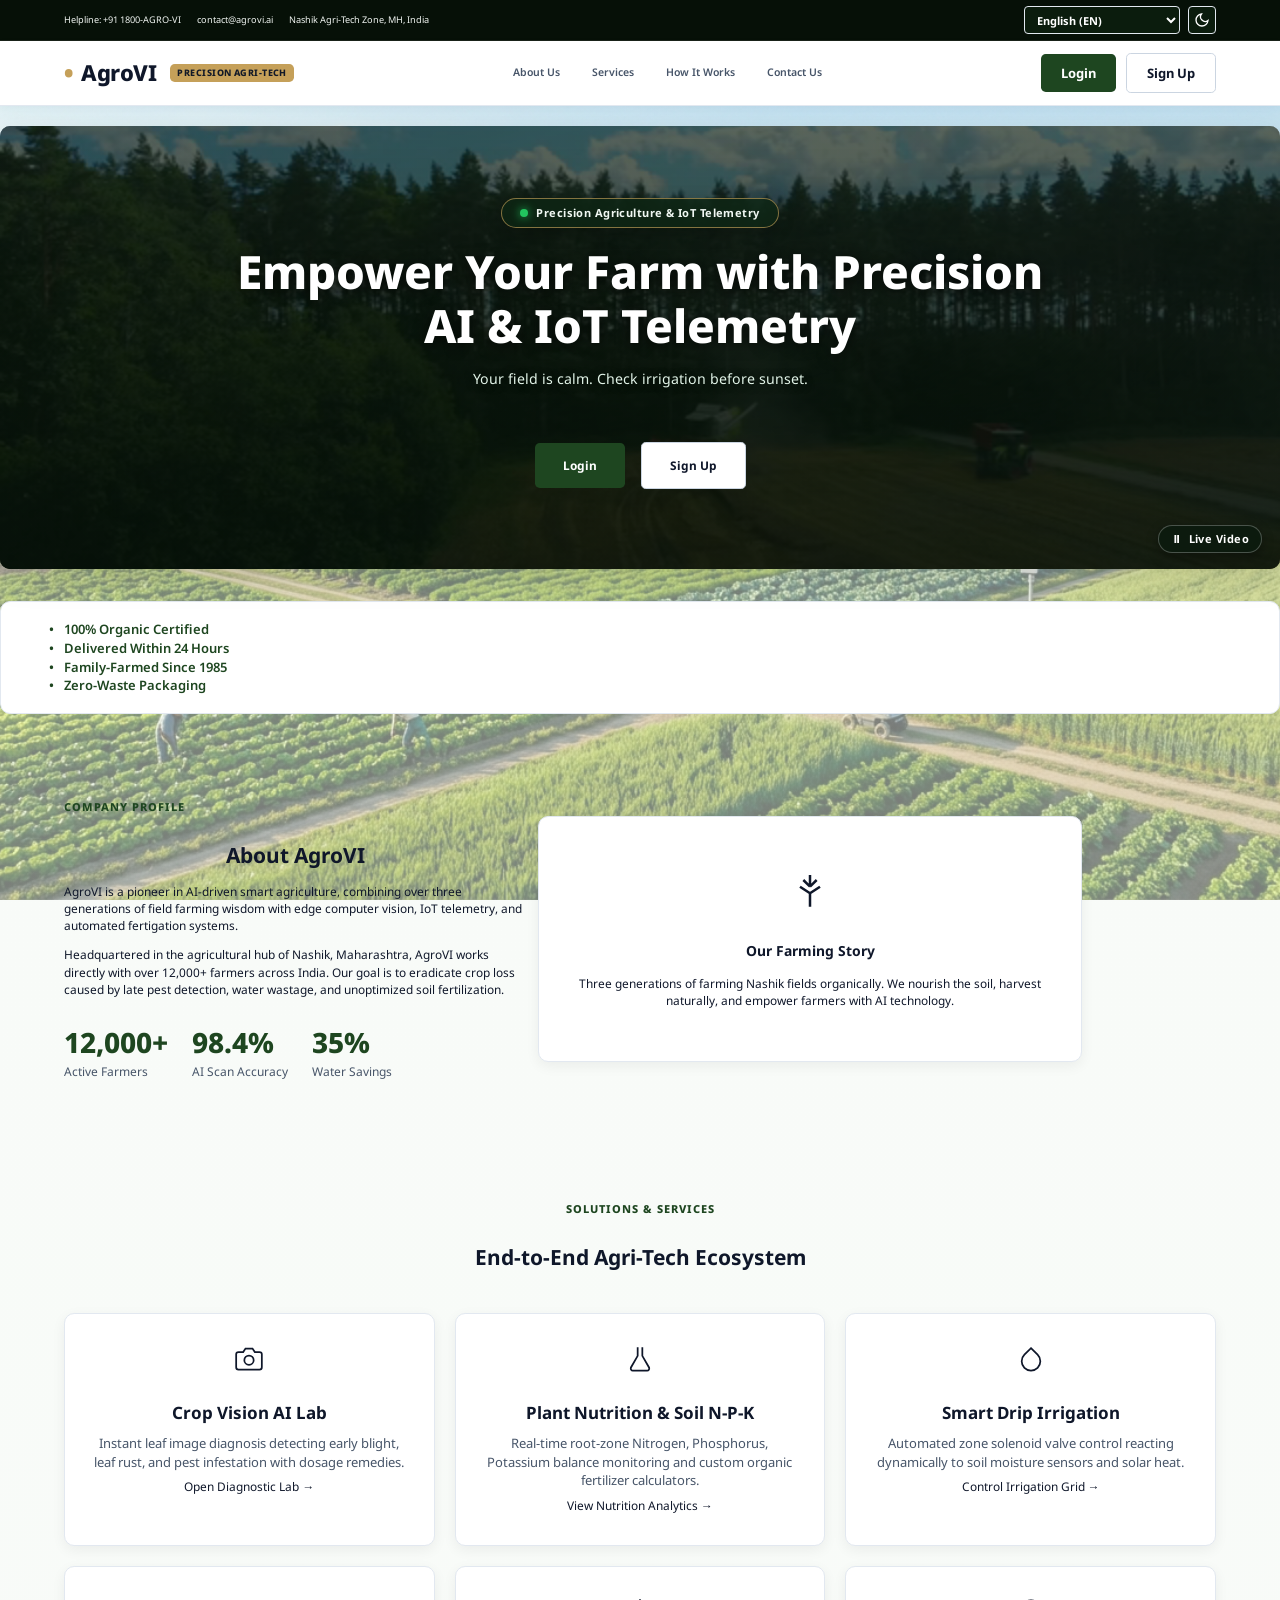
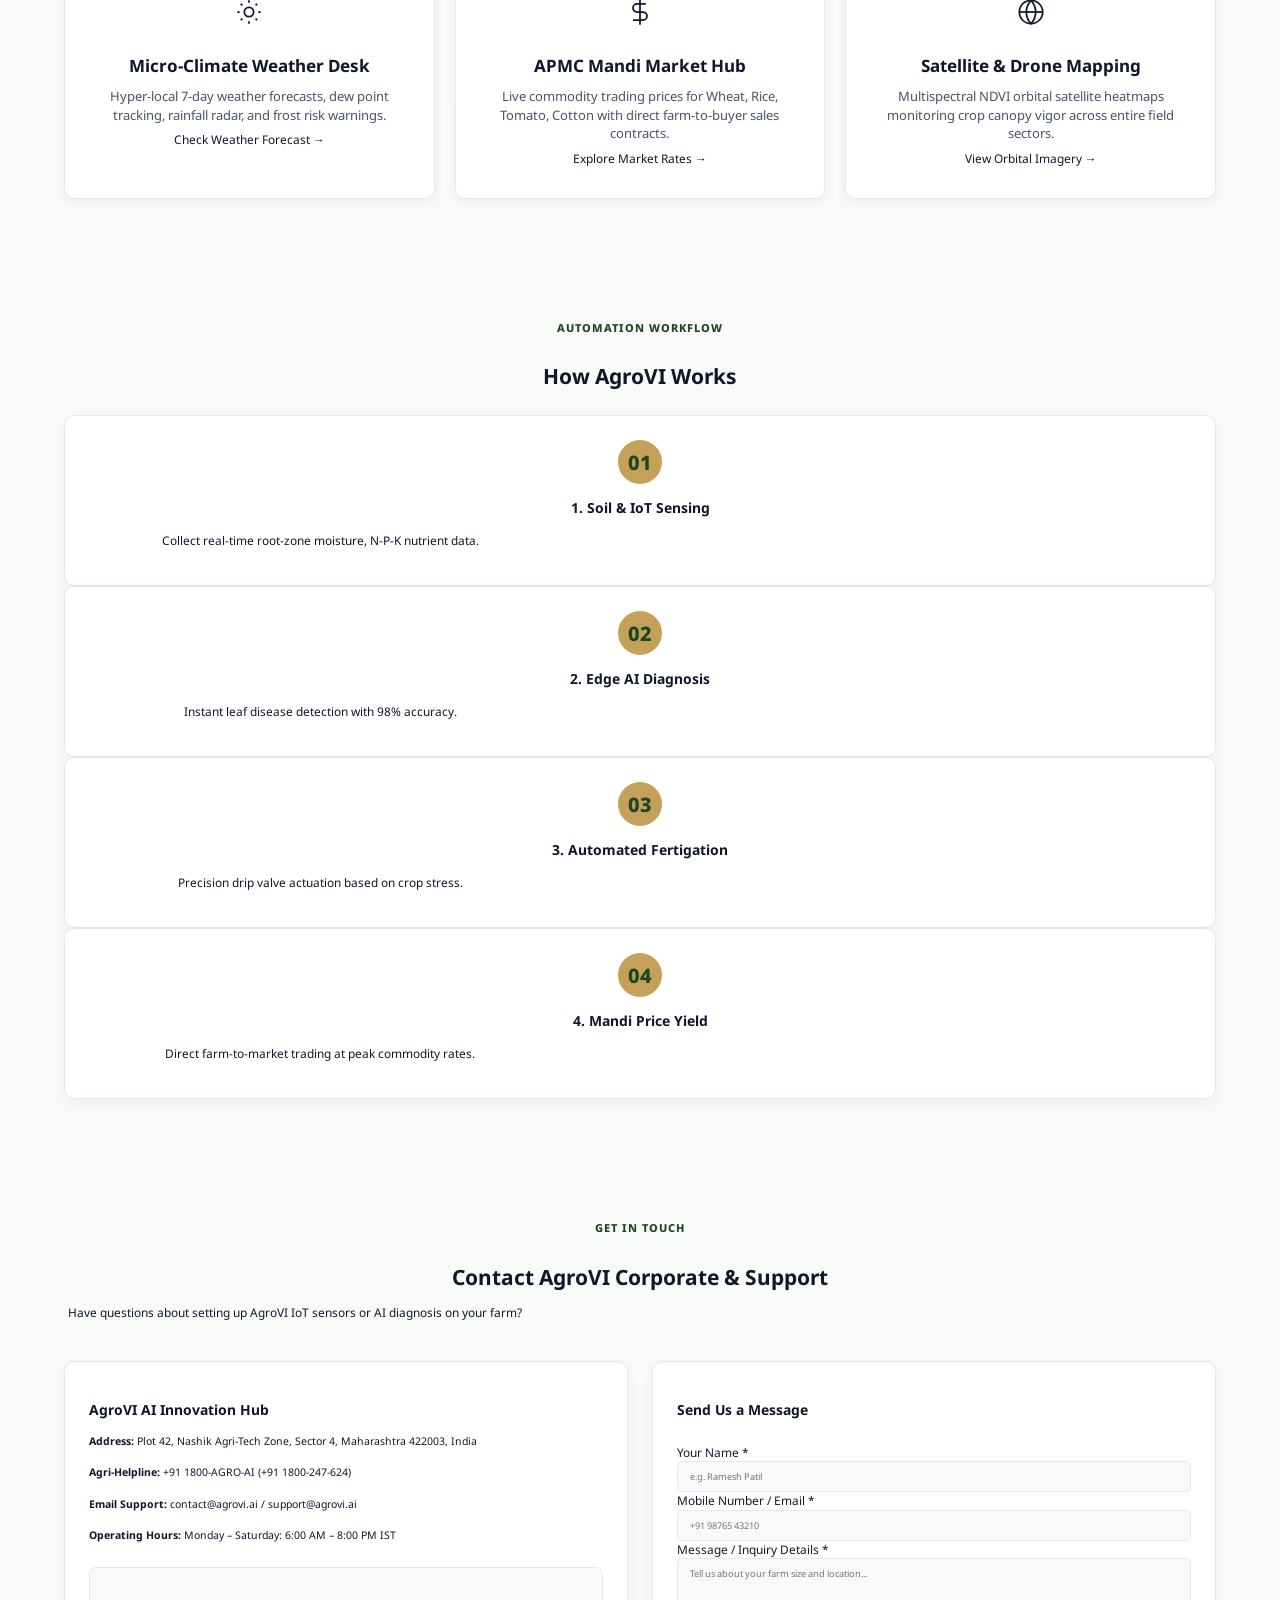
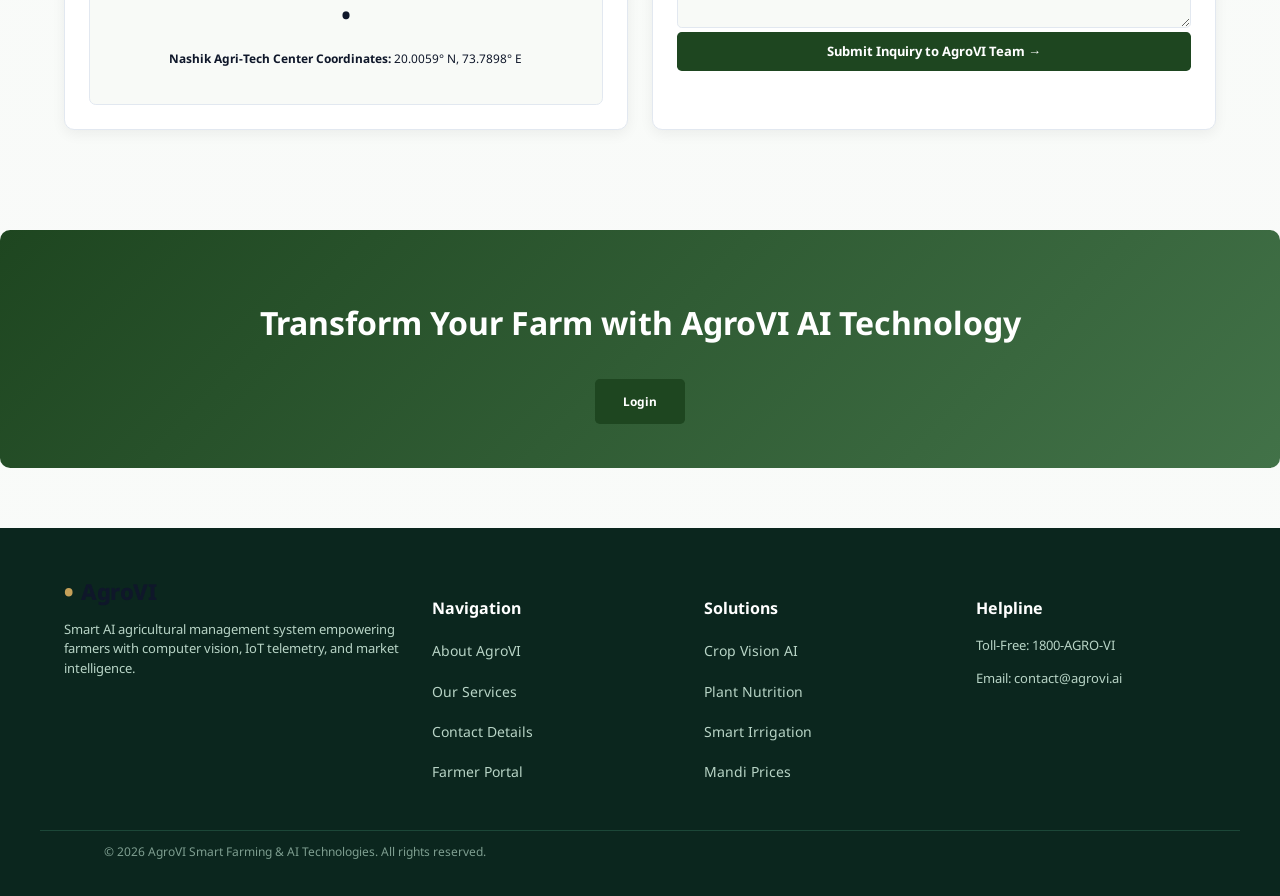
==== index.html @ 3d0b05ca "feat(ui): Add immersive looping drone video background with controls and complete 50-phase UI/UX cor" ====
<!DOCTYPE html>
<html lang="en" data-theme="light">
<head>
  <meta charset="UTF-8">
  <meta name="viewport" content="width=device-width, initial-scale=1.0">
  <title>AgroVI — Smart AI Agriculture & Precision Farming Solutions</title>

  <link rel="preconnect" href="https://fonts.googleapis.com">
  <link rel="preconnect" href="https://fonts.gstatic.com" crossorigin>
  <link href="https://fonts.googleapis.com/css2?family=Mukta:wght@500;600;700;800&family=Noto+Sans+Tamil:wght@500;600;700&family=Noto+Sans:wght@400;500;600;700;800&display=swap" rel="stylesheet">
  <link rel="stylesheet" href="styles.css">
  <link rel="manifest" href="manifest.json">

  <script>
    (function() {
      const savedTheme = localStorage.getItem('agrovi-theme') || 'system';
      let effectiveTheme = savedTheme;
      if (savedTheme === 'system') {
        effectiveTheme = window.matchMedia('(prefers-color-scheme: dark)').matches ? 'dark' : 'light';
      }
      document.documentElement.setAttribute('data-theme', effectiveTheme);
    })();
  </script>
</head>
<body class="public-page-body">

  <!-- Top Utility Bar -->
  <div class="top-bar">
    <div class="top-bar-inner container">
      <div class="contact-info">
        <span class="contact-item">Helpline: +91 1800-AGRO-VI</span>
        <span class="contact-item">contact@agrovi.ai</span>
        <span class="contact-item">Nashik Agri-Tech Zone, MH, India</span>
      </div>
      <div class="top-actions">
        <div class="lang-selector">
          <select id="lang-select" class="form-input lang-select-dropdown" style="padding: 3px 8px; font-weight: 700; font-size: 11px; background: var(--green-800); color: #fff; border: 1px solid var(--color-border); border-radius: 4px; cursor: pointer;">
            <option value="en" style="background: #1e293b; color: #fff;">English (EN)</option>
            <option value="hi" style="background: #1e293b; color: #fff;">हिन्दी (Hindi)</option>
            <option value="ta" style="background: #1e293b; color: #fff;">தமிழ் (Tamil)</option>
            <option value="mr" style="background: #1e293b; color: #fff;">मराठी (Marathi)</option>
            <option value="te" style="background: #1e293b; color: #fff;">తెలుగు (Telugu)</option>
            <option value="kn" style="background: #1e293b; color: #fff;">ಕನ್ನಡ (Kannada)</option>
            <option value="pa" style="background: #1e293b; color: #fff;">ਪੰਜਾਬੀ (Punjabi)</option>
            <option value="gu" style="background: #1e293b; color: #fff;">ગુજરાતી (Gujarati)</option>
            <option value="ml" style="background: #1e293b; color: #fff;">മലയാളം (Malayalam)</option>
          </select>
        </div>
        <button id="theme-toggle" class="btn btn-tertiary theme-btn" aria-label="Toggle light/dark mode">
          <svg class="icon-sun" width="16" height="16" viewBox="0 0 24 24" fill="none" stroke="currentColor" stroke-width="2" style="display:none;"><circle cx="12" cy="12" r="5"/><path d="M12 1v2M12 21v2M4.22 4.22l1.42 1.42M18.36 18.36l1.42 1.42M1 12h2M21 12h2M4.22 19.78l1.42-1.42M18.36 5.64l1.42-1.42"/></svg>
          <svg class="icon-moon" width="16" height="16" viewBox="0 0 24 24" fill="none" stroke="currentColor" stroke-width="2"><path d="M21 12.79A9 9 0 1 1 11.21 3 7 7 0 0 0 21 12.79z"/></svg>
        </button>
      </div>
    </div>
  </div>

  <!-- Header -->
  <header class="header">
    <div class="header-inner container">
      <a href="index.html" class="logo">
        <span class="logo-mark" style="color: var(--color-accent); font-weight: 900;">•</span>
        <span class="logo-text">AgroVI</span>
        <span class="logo-badge">PRECISION AGRI-TECH</span>
      </a>

      <nav class="nav">
        <a href="#about" class="nav-link" data-i18n="about">About Us</a>
        <a href="#services" class="nav-link" data-i18n="services">Services</a>
        <a href="#process" class="nav-link">How It Works</a>
        <a href="#contact" class="nav-link" data-i18n="contact">Contact Us</a>
      </nav>

      <div class="header-actions">
        <a href="login.html" class="btn btn-primary" data-i18n="loginBtn">Farmer Login</a>
        <a href="login.html?tab=register" class="btn btn-secondary" data-i18n="signUpBtn">Sign Up</a>
      </div>
    </div>
  </header>

  <!-- Hero Section with Background Drone Video -->
  <section class="hero hero-public">
    <video class="hero-bg-video" id="hero-bg-video" autoplay muted loop playsinline poster="farm-bg.jpg">
      <source src="videos/farm-drone-bg.webm" type="video/webm">
      <source src="videos/farm-drone-bg.mp4" type="video/mp4">
    </video>
    <div class="hero-video-overlay"></div>
    <div class="container hero-content text-center">
      <span class="pill-badge">Precision Agriculture & IoT Telemetry</span>
      <h1 class="hero-title">Empower Your Farm with Precision AI & IoT Telemetry</h1>
      <p class="hero-subtitle" data-i18n="heroSub">Your field is calm. Check irrigation before sunset.</p>
      
      <div class="hero-buttons flex-center margin-top">
        <a href="login.html" class="btn btn-primary btn-large" data-i18n="loginBtn">Farmer Login →</a>
        <a href="login.html?tab=register" class="btn btn-secondary btn-large" data-i18n="signUpBtn">Sign Up Now</a>
      </div>
    </div>

    <!-- Floating Video Control Button -->
    <button id="hero-video-toggle" class="hero-video-ctrl-btn" aria-label="Pause background video" title="Pause or Play Drone Video">
      <span class="video-ctrl-icon" id="video-ctrl-icon">⏸</span>
      <span class="video-ctrl-label" id="video-ctrl-label">Live Video</span>
    </button>
  </section>

  <!-- Trust Strip -->
  <section class="trust-strip">
    <div class="container trust-strip-inner">
      <div class="trust-item"><span class="trust-bullet">•</span><span data-i18n="organicCert">100% Organic Certified</span></div>
      <div class="trust-item"><span class="trust-bullet">•</span><span data-i18n="delivered24h">Delivered Within 24 Hours</span></div>
      <div class="trust-item"><span class="trust-bullet">•</span><span data-i18n="familyFarmed">Family-Farmed Since 1985</span></div>
      <div class="trust-item"><span class="trust-bullet">•</span><span data-i18n="zeroWaste">Zero-Waste Packaging</span></div>
    </div>
  </section>

  <!-- About Us Section (AgroVI) -->
  <section id="about" class="section bg-surface">
    <div class="container">
      <div class="grid-2-col flex-align">
        <div>
          <span class="section-tag font-mono">COMPANY PROFILE</span>
          <h2 class="section-title" data-i18n="aboutAgroAI">About AgroVI</h2>
          <p class="body-lead">AgroVI is a pioneer in AI-driven smart agriculture, combining over three generations of field farming wisdom with edge computer vision, IoT telemetry, and automated fertigation systems.</p>
          <p class="body-text margin-top-sm">Headquartered in the agricultural hub of Nashik, Maharashtra, AgroVI works directly with over 12,000+ farmers across India. Our goal is to eradicate crop loss caused by late pest detection, water wastage, and unoptimized soil fertilization.</p>

          <div class="stats-row margin-top">
            <div class="stat-mini font-mono"><strong>12,000+</strong><span>Active Farmers</span></div>
            <div class="stat-mini font-mono"><strong>98.4%</strong><span>AI Scan Accuracy</span></div>
            <div class="stat-mini font-mono"><strong>35%</strong><span>Water Savings</span></div>
          </div>
        </div>
        <div>
          <div class="glass-panel card-padding text-center story-card-visual">
            <div class="story-illustration"><svg width="40" height="40" viewBox="0 0 24 24" fill="none" stroke="currentColor" stroke-width="1.5"><path d="M12 22v-8m0-4V3m0 7l-4-4m4 4l4-4m-4 8l-6-4m6 4l6-4"/></svg></div>
            <h3 data-i18n="storyTitle">Our Farming Story</h3>
            <p data-i18n="storyBody">Three generations of farming Nashik fields organically. We nourish the soil, harvest naturally, and empower farmers with AI technology.</p>
          </div>
        </div>
      </div>
    </div>
  </section>

  <!-- Core Services Section -->
  <section id="services" class="section">
    <div class="container">
      <div class="text-center section-header">
        <span class="section-tag font-mono">SOLUTIONS & SERVICES</span>
        <h2 class="section-title">End-to-End Agri-Tech Ecosystem</h2>
      </div>

      <div class="services-grid margin-top">
        <div class="service-card glass-panel card-padding">
          <div class="service-icon"><svg width="28" height="28" viewBox="0 0 24 24" fill="none" stroke="currentColor" stroke-width="1.5"><path d="M23 19a2 2 0 0 1-2 2H3a2 2 0 0 1-2-2V8a2 2 0 0 1 2-2h4l2-3h6l2 3h4a2 2 0 0 1 2 2z"/><circle cx="12" cy="13" r="4"/></svg></div>
          <h3>Crop Vision AI Lab</h3>
          <p>Instant leaf image diagnosis detecting early blight, leaf rust, and pest infestation with dosage remedies.</p>
          <a href="dashboard.html#cropVision" class="service-link">Open Diagnostic Lab →</a>
        </div>

        <div class="service-card glass-panel card-padding">
          <div class="service-icon"><svg width="28" height="28" viewBox="0 0 24 24" fill="none" stroke="currentColor" stroke-width="1.5"><path d="M10 2v7.31L4.15 19.46A2 2 0 0 0 5.86 22h12.28a2 2 0 0 0 1.71-2.54L14 9.31V2"/></svg></div>
          <h3>Plant Nutrition & Soil N-P-K</h3>
          <p>Real-time root-zone Nitrogen, Phosphorus, Potassium balance monitoring and custom organic fertilizer calculators.</p>
          <a href="dashboard.html#nutrition" class="service-link">View Nutrition Analytics →</a>
        </div>

        <div class="service-card glass-panel card-padding">
          <div class="service-icon"><svg width="28" height="28" viewBox="0 0 24 24" fill="none" stroke="currentColor" stroke-width="1.5"><path d="M12 2.69l5.66 5.66a8 8 0 1 1-11.31 0z"/></svg></div>
          <h3>Smart Drip Irrigation</h3>
          <p>Automated zone solenoid valve control reacting dynamically to soil moisture sensors and solar heat.</p>
          <a href="dashboard.html#irrigation" class="service-link">Control Irrigation Grid →</a>
        </div>

        <div class="service-card glass-panel card-padding">
          <div class="service-icon"><svg width="28" height="28" viewBox="0 0 24 24" fill="none" stroke="currentColor" stroke-width="1.5"><path d="M12 2v2M12 20v2M4.93 4.93l1.41 1.41M17.66 17.66l1.41 1.41M2 12h2M20 12h2M6.34 17.66l-1.41 1.41M19.07 4.93l-1.41 1.41"/><circle cx="12" cy="12" r="4"/></svg></div>
          <h3>Micro-Climate Weather Desk</h3>
          <p>Hyper-local 7-day weather forecasts, dew point tracking, rainfall radar, and frost risk warnings.</p>
          <a href="dashboard.html#weatherDesk" class="service-link">Check Weather Forecast →</a>
        </div>

        <div class="service-card glass-panel card-padding">
          <div class="service-icon"><svg width="28" height="28" viewBox="0 0 24 24" fill="none" stroke="currentColor" stroke-width="1.5"><line x1="12" y1="1" x2="12" y2="23"/><path d="M17 5H9.5a3.5 3.5 0 0 0 0 7h5a3.5 3.5 0 0 1 0 7H6"/></svg></div>
          <h3>APMC Mandi Market Hub</h3>
          <p>Live commodity trading prices for Wheat, Rice, Tomato, Cotton with direct farm-to-buyer sales contracts.</p>
          <a href="dashboard.html#marketHub" class="service-link">Explore Market Rates →</a>
        </div>

        <div class="service-card glass-panel card-padding">
          <div class="service-icon"><svg width="28" height="28" viewBox="0 0 24 24" fill="none" stroke="currentColor" stroke-width="1.5"><circle cx="12" cy="12" r="10"/><path d="M12 2a14.5 14.5 0 0 0 0 20 14.5 14.5 0 0 0 0-20"/><path d="M2 12h20"/></svg></div>
          <h3>Satellite & Drone Mapping</h3>
          <p>Multispectral NDVI orbital satellite heatmaps monitoring crop canopy vigor across entire field sectors.</p>
          <a href="dashboard.html#overview" class="service-link">View Orbital Imagery →</a>
        </div>
      </div>
    </div>
  </section>

  <!-- Process Section -->
  <section id="process" class="section bg-surface">
    <div class="container text-center">
      <span class="section-tag font-mono">AUTOMATION WORKFLOW</span>
      <h2 class="section-title" data-i18n="processTitle">How AgroVI Works</h2>

      <div class="process-steps-grid margin-top">
        <div class="process-step-card glass-panel card-padding">
          <span class="step-num">01</span>
          <h3 data-i18n="step1Title">1. Soil & IoT Sensing</h3>
          <p data-i18n="step1Desc">Collect real-time root-zone moisture, N-P-K nutrient data.</p>
        </div>
        <div class="process-step-card glass-panel card-padding">
          <span class="step-num">02</span>
          <h3 data-i18n="step2Title">2. Edge AI Diagnosis</h3>
          <p data-i18n="step2Desc">Instant leaf disease detection with 98% accuracy.</p>
        </div>
        <div class="process-step-card glass-panel card-padding">
          <span class="step-num">03</span>
          <h3 data-i18n="step3Title">3. Automated Fertigation</h3>
          <p data-i18n="step3Desc">Precision drip valve actuation based on crop stress.</p>
        </div>
        <div class="process-step-card glass-panel card-padding">
          <span class="step-num">04</span>
          <h3 data-i18n="step4Title">4. Mandi Price Yield</h3>
          <p data-i18n="step4Desc">Direct farm-to-market trading at peak commodity rates.</p>
        </div>
      </div>
    </div>
  </section>

  <!-- Contact Details Section -->
  <section id="contact" class="section">
    <div class="container">
      <div class="text-center section-header">
        <span class="section-tag font-mono">GET IN TOUCH</span>
        <h2 class="section-title">Contact AgroVI Corporate & Support</h2>
        <p class="section-desc">Have questions about setting up AgroVI IoT sensors or AI diagnosis on your farm?</p>
      </div>

      <div class="grid-2-col margin-top">
        <!-- Contact Info Card -->
        <div class="glass-panel card-padding">
          <h3>AgroVI AI Innovation Hub</h3>
          <ul class="contact-details-list margin-top">
            <li><strong>Address:</strong> Plot 42, Nashik Agri-Tech Zone, Sector 4, Maharashtra 422003, India</li>
            <li><strong>Agri-Helpline:</strong> +91 1800-AGRO-AI (+91 1800-247-624)</li>
            <li><strong>Email Support:</strong> contact@agrovi.ai / support@agrovi.ai</li>
            <li><strong>Operating Hours:</strong> Monday – Saturday: 6:00 AM – 8:00 PM IST</li>
          </ul>

          <div class="location-map-placeholder margin-top">
            <span class="map-icon">•</span>
            <p><strong>Nashik Agri-Tech Center Coordinates:</strong> 20.0059° N, 73.7898° E</p>
          </div>
        </div>

        <!-- Contact Form -->
        <div class="glass-panel card-padding">
          <h3>Send Us a Message</h3>
          <form id="public-contact-form" class="margin-top">
            <div class="form-group">
              <label>Your Name *</label>
              <input type="text" class="form-input" placeholder="e.g. Ramesh Patil" required>
            </div>
            <div class="form-group">
              <label>Mobile Number / Email *</label>
              <input type="text" class="form-input" placeholder="+91 98765 43210" required>
            </div>
            <div class="form-group">
              <label>Message / Inquiry Details *</label>
              <textarea class="form-input" rows="4" placeholder="Tell us about your farm size and location..." required></textarea>
            </div>
            <button type="submit" class="btn btn-primary btn-full">Submit Inquiry to AgroVI Team →</button>
          </form>
        </div>
      </div>
    </div>
  </section>

  <!-- CTA Section -->
  <section class="cta-banner text-center">
    <div class="container">
      <h2 data-i18n="ctaTitle">Transform Your Farm with AgroVI AI Technology</h2>
      <a href="login.html" class="btn btn-primary btn-large margin-top" data-i18n="loginBtn">Access Farmer Portal →</a>
    </div>
  </section>

  <!-- Footer -->
  <footer class="footer">
    <div class="container footer-grid">
      <div class="footer-col">
        <a href="index.html" class="logo">
          <span class="logo-mark" style="color: var(--color-accent); font-weight: 900;">•</span>
          <span class="logo-text">AgroVI</span>
        </a>
        <p class="margin-top-sm">Smart AI agricultural management system empowering farmers with computer vision, IoT telemetry, and market intelligence.</p>
      </div>
      <div class="footer-col">
        <h4>Navigation</h4>
        <ul>
          <li><a href="#about">About AgroVI</a></li>
          <li><a href="#services">Our Services</a></li>
          <li><a href="#contact">Contact Details</a></li>
          <li><a href="login.html">Farmer Portal</a></li>
        </ul>
      </div>
      <div class="footer-col">
        <h4>Solutions</h4>
        <ul>
          <li><a href="dashboard.html#cropVision">Crop Vision AI</a></li>
          <li><a href="dashboard.html#nutrition">Plant Nutrition</a></li>
          <li><a href="dashboard.html#irrigation">Smart Irrigation</a></li>
          <li><a href="dashboard.html#marketHub">Mandi Prices</a></li>
        </ul>
      </div>
      <div class="footer-col">
        <h4>Helpline</h4>
        <p>Toll-Free: 1800-AGRO-VI</p>
        <p>Email: contact@agrovi.ai</p>
      </div>
    </div>
    <div class="footer-bottom container">
      <p data-i18n="footerCopyright">© 2026 AgroVI Smart Farming & AI Technologies. All rights reserved.</p>
    </div>
  </footer>

  <script type="module">
    import { initTheme } from './js/theme.js';
    import { initLanguage } from './js/i18n.js';
    import { showToast } from './js/ui-toast.js';

    document.addEventListener('DOMContentLoaded', () => {
      initTheme();
      initLanguage();

      const contactForm = document.getElementById('public-contact-form');
      if (contactForm) {
        contactForm.addEventListener('submit', (e) => {
          e.preventDefault();
          showToast('Thank you! Your inquiry has been sent to AgroVI support.');
          contactForm.reset();
        });
      }

      // Background Drone Video Play/Pause Controller
      const bgVideo = document.getElementById('hero-bg-video');
      const videoToggleBtn = document.getElementById('hero-video-toggle');
      const videoCtrlIcon = document.getElementById('video-ctrl-icon');
      const videoCtrlLabel = document.getElementById('video-ctrl-label');

      if (bgVideo && videoToggleBtn) {
        videoToggleBtn.addEventListener('click', () => {
          if (bgVideo.paused) {
            bgVideo.play();
            if (videoCtrlIcon) videoCtrlIcon.textContent = '⏸';
            if (videoCtrlLabel) videoCtrlLabel.textContent = 'Live Video';
            videoToggleBtn.setAttribute('aria-label', 'Pause background video');
            showToast('Field drone video playing');
          } else {
            bgVideo.pause();
            if (videoCtrlIcon) videoCtrlIcon.textContent = '▶';
            if (videoCtrlLabel) videoCtrlLabel.textContent = 'Paused';
            videoToggleBtn.setAttribute('aria-label', 'Play background video');
            showToast('Background video paused');
          }
        });
      }
    });
  </script>
</body>
</html>
---- styles.css ----
/* ============================================ LEVEL 1: PRIMITIVE TOKENS ============================================ */
:root {
  /* Greens — Formal Enterprise Canopy */
  --green-50: #f0f5f1;
  --green-100: #d6e5d8;
  --green-200: #adcbb1;
  --green-300: #7ca882;
  --green-400: #427248;
  --green-500: #1e4620;
  --green-600: #173819;
  --green-700: #112a13;
  --green-800: #0b1c0d;
  --green-900: #061007;

  /* Earth / Formal Brushed Gold */
  --earth-50: #fdfaf4;
  --earth-100: #f7eedb;
  --earth-200: #ebd9b3;
  --earth-300: #c5a059;
  --earth-400: #b89343;
  --earth-500: #8a6c2a;
  --earth-600: #6d5520;

  /* Neutrals */
  --grey-50: #f8faf7;
  --grey-100: #f1f5f2;
  --grey-200: #e2e8f0;
  --grey-300: #cbd5e1;
  --grey-400: #94a3b8;
  --grey-500: #64748b;
  --grey-600: #475569;
  --grey-700: #334155;
  --grey-800: #1e293b;
  --grey-900: #0f172a;

  /* Status */
  --red-500: #dc2626;
  --amber-500: #d97706;
  --lime-400: #c5a059;

  /* Ultra-Crisp Sans-Serif Typography Stacks (Matching Govt Agri Portal Standard) */
  --font-serif: "Noto Sans", "Mukta", "Segoe UI", "Roboto", -apple-system, sans-serif;
  --font-sans: "Noto Sans", "Mukta", "Segoe UI", "Roboto", -apple-system, sans-serif;
  --font-mono: "Consolas", "Roboto Mono", monospace;

  --text-xs: 0.68rem;
  --text-sm: 0.78rem;
  --text-base: 0.88rem;
  --text-lg: 1.05rem;
  --text-xl: 1.25rem;
  --text-2xl: 1.55rem;

  --lh-heading: 1.2;
  --lh-body: 1.45;

  /* Compact Spacing Grid */
  --space-0-5: 0.2rem;   /* 3px */
  --space-1: 0.375rem;   /* 6px */
  --space-2: 0.75rem;    /* 12px */
  --space-3: 1.125rem;   /* 18px */
  --space-4: 1.5rem;     /* 24px */
  --space-5: 2.25rem;    /* 36px */
  --space-6: 3rem;       /* 48px */

  --radius-sm: 0.35rem;
  --radius-md: 0.5rem;
  --radius-lg: 0.75rem;
  --radius-full: 9999px;

  --container-max: 68rem;
  --touch-target-min: 2.25rem;
}

/* ============================================ LEVEL 2: SEMANTIC TOKENS — LIGHT MODE ============================================ */
:root {
  color-scheme: light;
  --bg-dominant: #f8faf7;
  --bg-surface: #ffffff;
  --bg-surface-warm: #f1f5f2;
  --bg-body-overlay: linear-gradient(rgba(240, 247, 240, 0.48), rgba(245, 248, 245, 0.62));

  --color-text-main: #0f172a;        /* 17.4:1 AAA Sharp Text */
  --color-text-muted: #475569;       /* 7.5:1 AAA */
  --color-text-inverse: #ffffff;

  --color-primary: #1e4620;          /* Deep Canopy Green */
  --color-secondary: #427248;
  --color-accent: #c5a059;            /* Brushed Gold */
  --color-accent-amber: #d97706;

  --color-border: #e2e8f0;
  --color-border-strong: #cbd5e1;

  --color-success: #1e4620;
  --color-warning: #d97706;
  --color-error: #dc2626;

  --white: var(--bg-surface);
  --line: var(--color-border);
  --ink: var(--color-text-main);
  --muted: var(--color-text-muted);
  --moss: var(--color-primary);
  --dark: #10281f;

  --shadow-subtle: 0 2px 8px rgba(0, 0, 0, 0.04);
  --shadow-card: 0 4px 14px rgba(0, 0, 0, 0.06);
  --shadow-elevated: 0 12px 32px rgba(0, 0, 0, 0.10);

  /* Component Level Tokens */
  --btn-primary-bg: var(--color-primary);
  --btn-primary-text: #ffffff;
  --btn-primary-bg-hover: var(--color-secondary);
}

/* ============================================ LEVEL 2: SEMANTIC TOKENS — DARK MODE ============================================ */
:root[data-theme="dark"] {
  color-scheme: dark;
  --bg-dominant: #0f172a;             /* Deep slate dark */
  --bg-surface: #1e293b;              /* Solid surface card */
  --bg-surface-warm: #111827;
  --bg-body-overlay: linear-gradient(rgba(15, 23, 42, 0.78), rgba(15, 23, 42, 0.88));

  --color-text-main: var(--grey-50);           /* #f9fafb 15.8:1 AAA */
  --color-text-muted: var(--grey-300);        /* #d1d5db 9.2:1 AAA */
  --color-text-inverse: var(--grey-900);

  --color-primary: var(--green-300);         /* #6db367 5.8:1 AA */
  --color-secondary: var(--green-200);       /* #a3d9a0 */
  --color-accent: var(--earth-300);          /* #d4b86a 8.1:1 AAA */
  --color-accent-amber: var(--amber-500);

  --color-border: var(--grey-700);
  --color-border-strong: var(--grey-600);

  --color-success: var(--green-300);
  --color-warning: var(--amber-500);
  --color-error: #f87171;

  --white: var(--bg-surface);
  --line: var(--color-border);
  --ink: var(--color-text-main);
  --muted: var(--color-text-muted);
  --moss: var(--color-primary);
  --dark: #0a1712;

  --shadow-subtle: 0 2px 8px rgba(0, 0, 0, 0.3);
  --shadow-card: 0 8px 24px rgba(0, 0, 0, 0.4);
  --shadow-elevated: 0 16px 40px rgba(0, 0, 0, 0.5);

  /* Component Level Tokens (Dark Mode Text Contrast Fix: Dark text on light green button!) */
  --btn-primary-bg: var(--green-300);
  --btn-primary-text: var(--grey-900);        /* 5.8:1 AA Pass! */
  --btn-primary-bg-hover: var(--green-200);
}

/* Dark Mode Image Filter */
:root[data-theme="dark"] img {
  filter: brightness(0.85) saturate(0.9);
}

* { box-sizing: border-box; }
html { scroll-behavior: smooth; font-size: 13.5px; }
body {
  margin: 0;
  min-width: 320px;
  min-height: 100vh;
  overflow-x: clip;
  background: var(--bg-body-overlay), url('farm-bg.jpg') center center / cover fixed no-repeat;
  color: var(--color-text-main);
  font-family: var(--font-sans);
  font-size: var(--text-base);
  line-height: var(--lh-body);
  -webkit-font-smoothing: antialiased;
}
p { max-width: 66ch; line-height: var(--lh-body); }
button, a { font: inherit; touch-action: manipulation; }
button { cursor: pointer; min-height: var(--touch-target-min); }
a { color: inherit; text-decoration: none; min-height: var(--touch-target-min); display: inline-flex; align-items: center; }

/* Accessible Focus Rings */
:focus-visible {
  outline: 3px solid var(--color-accent);
  outline-offset: 3px;
  border-radius: var(--radius-sm);
}

.app-shell { min-height: 100vh; display: flex; }
.sidebar { width: 254px; padding: 30px 16px 18px; background: var(--dark); color: #d6e9df; display: flex; flex-direction: column; position: fixed; top: 0; bottom: 0; left: 0; z-index: 2; }
.brand { display: flex; align-items: center; gap: 10px; padding: 0 8px; color: #f5f9f3; font-weight: 800; font-size: 24px; letter-spacing: -0.8px; text-decoration: none; }
.brand-logo-wrap { display: inline-flex; align-items: center; justify-content: center; width: 32px; height: 32px; flex-shrink: 0; }
.brand-text { display: inline-block; white-space: nowrap; font-size: 24px; letter-spacing: -0.5px; }
.brand-text span { color: var(--lime); }
.sidebar nav { margin-top: 40px; display: flex; flex-direction: column; gap: 6px; }
.nav-link { height: 44px; display: flex; align-items: center; gap: 12px; padding: 0 14px; border-radius: 10px; color: #9db8aa; font-weight: 600; text-decoration: none; transition: all .2s ease; overflow: hidden; box-sizing: border-box; }
.nav-link:hover, .nav-link.active { background: #194b3a; color: #f9fff9; }
.nav-link.active { box-shadow: inset 3px 0 0 var(--lime); }
.nav-link span { white-space: nowrap; font-size: 13.5px; line-height: 1; }
.nav-icon { width: 18px; height: 18px; flex-shrink: 0; color: currentColor; opacity: 0.85; transition: opacity .2s ease; }
.nav-link:hover .nav-icon, .nav-link.active .nav-icon { opacity: 1; }
.field-card { background: #154433; border: 1px solid #2d6250; border-radius: 12px; padding: 12px; display: grid; grid-template-columns: 38px 1fr 16px; gap: 8px; align-items: center; margin-top: auto; }
.field-map { width: 36px; height: 36px; border-radius: 9px; background: #285f48; position: relative; overflow: hidden; }.map-line { position: absolute; background: #5d9277; height: 1px; width: 50px; transform: rotate(-34deg); }.line-a { top: 10px; left: -4px; }.line-b { top: 26px; left: -7px; }.map-dot { position: absolute; width: 7px; height: 7px; background: var(--lime); border-radius: 50%; left: 19px; top: 16px; box-shadow: 0 0 0 3px #264f3d; }.field-card small,.farmer small { display:block; color:#86a898; font-size:8px; letter-spacing:.7px; font-weight:700; }.field-card strong { display:block; color:#fff; font-size:11px; margin-top:2px; }.field-card p { margin:2px 0 0; font-size:9px; color:#9ebbac; }.small-button,.more,.dots { border:0;background:transparent;color:inherit;padding:0; }.small-button { font-size:16px; }.sidebar-bottom { margin-top:16px; }.farmer { display:flex; gap:9px; align-items:center; padding:12px 8px 9px; }.avatar { width:27px;height:27px;border-radius:50%;background:#d8ee80;color:#173f30;font-size:9px;font-weight:800;display:grid;place-items:center; }.farmer b { color:#fff; font-size:10px; display:block; }.more { margin-left:auto;color:#8fac9e;letter-spacing:1px; }.sync-status { margin:0 8px; border-top:1px solid #255442; padding-top:12px; font-size:9px;color:#90aa9c; }.sync-status span { display:inline-block;width:6px;height:6px;border-radius:50%;background:#61d399;margin-right:5px; }
main { margin-left:254px; width:calc(100% - 254px); min-width:0; }
.topbar { height:70px; padding:0 36px; display:flex;align-items:center;justify-content:space-between;border-bottom:1px solid var(--line);background:rgba(255,255,252,.75); }
.topbar-left { display: flex; align-items: center; gap: 16px; }
.header-brand { display: flex; align-items: center; gap: 8px; font-weight: 800; font-size: 17px; color: var(--ink); text-decoration: none; padding-right: 14px; border-right: 1px solid var(--line); letter-spacing: -0.4px; }
.header-brand span strong { color: var(--moss); }
.header-brand-icon { flex-shrink: 0; }
.menu-button { display:none; }
.breadcrumb { color:#84938c;font-size:11px; }.breadcrumb b { color:#c3cec7;margin:0 9px; }.breadcrumb strong { color:var(--ink); }.top-actions { display:flex;align-items:center;gap:13px; }.language,.icon-button,.help-button { border:0;background:transparent; color:var(--ink); }.language { font-size:12px; font-weight:700; }.language span { color:#82938a; font-size:10px; margin-left:2px; }.icon-button { width:34px;height:34px;border-radius:50%;position:relative;display:grid;place-items:center; }.icon-button:hover { background:#edf2ed; }.ico.bell:before { content:"";position:absolute;border:1.7px solid currentColor;border-radius:9px 9px 4px 4px;width:11px;height:12px;left:3px;top:2px; }.ico.bell:after { content:"";position:absolute;border-radius:50%;background:currentColor;width:3px;height:3px;left:7px;bottom:1px; }.notify i { position:absolute;width:6px;height:6px;right:7px;top:7px;border-radius:50%;background:var(--coral);border:1px solid var(--white); }.help-button { font-size:11px;font-weight:700;background:var(--ink);color:white;padding:9px 14px;border-radius:7px; }
.content { max-width: 1590px; margin: 0 auto; padding: 40px 50px 65px; }.welcome-row { display:flex; justify-content:space-between; align-items:center; gap:30px; }.eyebrow { margin:0 0 7px;color:#658075;font-size:9px;font-weight:800;letter-spacing:1.1px; }.eyebrow > span { width:7px;height:7px;border-radius:50%;background:#35b27f;display:inline-block;margin-right:5px; }.welcome-row h1 { margin:0; font-family:var(--serif);font-size:34px;letter-spacing:-1.2px;line-height:1.1; }.intro { margin:8px 0 0;font-size:12px;color:var(--muted); }.live-clock { border-left:1px solid var(--line); padding-left:26px; display:flex;gap:9px;align-items:center;min-width:315px; }.sun-icon { color:#e5a22d;font-size:23px; }.live-clock b { font-family:var(--serif);font-size:23px;line-height:1; }.live-clock small { font-size:10px;color:var(--muted);display:block;margin-top:3px; }.live-clock .time { margin-left:auto;font:10px var(--mono);color:#6b8075; }
.command-cards { display:grid;grid-template-columns:repeat(4,1fr);gap:12px;margin:34px 0 18px; }.command-card { padding:15px; border:1px solid var(--line); background:var(--white);border-radius:12px;display:grid;grid-template-columns:34px 1fr 20px;gap:10px;align-items:center;min-width:0;transition:transform .2s,box-shadow .2s,border .2s; }.command-card:hover { transform:translateY(-2px);box-shadow:0 7px 20px #2341290c;border-color:#b8d8c6; }.command-card.active { background:#e8f8f0;border-color:#7dc9a6; }.command-card small { display:block;color:#779085;font-weight:800;font-size:8px;letter-spacing:.65px;white-space:nowrap; }.command-card b { font-size:12px;letter-spacing:-.3px;display:block;margin-top:3px;white-space:nowrap; }.command-card em { display:block;font-size:9px;color:#718379;font-style:normal;margin-top:3px;white-space:nowrap;overflow:hidden;text-overflow:ellipsis; }
.arrow { display: inline-flex; align-items: center; justify-content: center; color:#8eaaa0; transition: transform .2s ease, color .2s ease; }
.command-card:hover .arrow { transform: translate(2px, -2px); color: var(--moss); }
.command-icon { width:33px;height:33px;border-radius:9px;display:grid;place-items:center;font-size:19px; }.scan-icon { border:1px solid #75c5a2;position:relative; }.scan-icon i { position:absolute;width:7px;height:7px;border-color:#24966a;border-style:solid; }.scan-icon i:nth-child(1){top:6px;left:6px;border-width:1.5px 0 0 1.5px}.scan-icon i:nth-child(2){top:6px;right:6px;border-width:1.5px 1.5px 0 0}.scan-icon i:nth-child(3){bottom:6px;left:6px;border-width:0 0 1.5px 1.5px}.scan-icon i:nth-child(4){bottom:6px;right:6px;border-width:0 1.5px 1.5px 0}.nutrition-icon{background:#f5f1d8;color:#8f9d32}.water-icon{background:#e1f3f6;color:#328a9a}.weather-icon{background:#fff0d4;color:#d39327}
.dashboard-grid { display:grid;grid-template-columns:1.28fr .72fr;gap:18px; }.panel { border:1px solid var(--line);background:var(--white);border-radius:14px;padding:22px;min-width:0; }.panel-heading { display:flex;align-items:flex-start;justify-content:space-between;gap:10px; }.panel h2 { font-family:var(--serif);font-size:21px;line-height:1.1;margin:0;letter-spacing:-.5px; }.panel-heading.compact h2 { font-family:var(--sans);font-size:15px;letter-spacing:-.45px; }.pulse { display:inline-block;width:6px;height:6px;background:#39bb83;border-radius:50%;margin-left:3px;box-shadow:0 0 0 3px #d5f0e3; }.subtle-button { padding:8px 11px;border-radius:7px;border:1px solid #cbded2;background:transparent;color:#296e52;font-size:10px;font-weight:800;white-space:nowrap; }.camera-mini { display:inline-block;border:1.3px solid currentColor;width:12px;height:8px;border-radius:2px;margin-right:4px;vertical-align:-1px;position:relative; }.camera-mini:before { content:"";width:3px;height:2px;border:1px solid currentColor;border-bottom:0;position:absolute;top:-4px;left:2px; }.camera-mini:after { content:"";width:2px;height:2px;border:1px solid currentColor;border-radius:50%;position:absolute;top:1px;left:4px; }
.vision-stage { height:270px;position:relative;margin-top:20px;border-radius:10px;overflow:hidden;background:#10281f;background-image:linear-gradient(130deg,transparent 25%,#153d2e 25%,#153d2e 27%,transparent 27%),linear-gradient(50deg,transparent 66%,#174631 66%,#174631 68%,transparent 68%); }.stage-info,.model-tag { position:absolute;font:8px var(--mono);letter-spacing:.4px;color:#75cba7;z-index:1; }.stage-info { top:13px;left:14px; }.online-dot{display:inline-block;width:5px;height:5px;background:#50d694;border-radius:50%;margin-right:5px;}.model-tag{bottom:13px;right:14px;color:#44ab7c}.scan-corner { position:absolute;width:20px;height:20px;border-color:#6ed1a8;border-style:solid;opacity:.72; }.tl{left:14px;top:14px;border-width:1px 0 0 1px}.tr{right:14px;top:14px;border-width:1px 1px 0 0}.bl{left:14px;bottom:14px;border-width:0 0 1px 1px}.br{right:14px;bottom:14px;border-width:0 1px 1px 0}.scan-area{width:218px;height:175px;position:absolute;left:50%;top:50%;transform:translate(-50%,-44%);border:1.4px dashed #38c58b;border-radius:5px;background:radial-gradient(ellipse at center,#477321 0,#2f5b1e 24%,#22482a75 51%,transparent 71%);box-shadow:0 0 33px #1f875c80 inset,0 0 15px #4de0a055;}.scan-label{position:absolute;left:0;top:-19px;background:#2bc58a;color:#092f24;padding:3px 5px;border-radius:2px;font:7px var(--mono);font-weight:700;white-space:nowrap;}.plant{position:absolute;left:50%;bottom:13px;transform:translateX(-50%);width:142px;height:143px;filter:drop-shadow(0 0 8px #173c21);}.stem{position:absolute;background:#4fac4d;width:5px;height:105px;left:69px;top:38px;border-radius:5px;transform:rotate(-4deg);}.leaf{position:absolute;background:linear-gradient(130deg,#99d140,#528f2e 60%,#3d7728);border-radius:100% 0 100% 0;transform-origin:bottom right;box-shadow:inset 3px -3px #377227;}.leaf:after{content:"";position:absolute;width:1px;height:92%;background:#c9ed6c;left:43%;bottom:0;transform:rotate(-41deg);opacity:.45;}.leaf-left{width:70px;height:65px;left:0;top:71px;transform:rotate(41deg);}.leaf-top{width:66px;height:90px;left:35px;top:1px;transform:rotate(8deg);}.leaf-right{width:69px;height:64px;right:0;top:65px;transform:rotate(-52deg);}.spot{position:absolute;border-radius:50%;background:radial-gradient(circle,#5c3011 17%,#bb7424 20% 32%,#704017 36% 46%,#d09235 50% 63%,#6d4518 66% 70%,transparent 72%);z-index:2;}.spot-one{height:31px;width:31px;top:43px;left:50px}.spot-two{height:15px;width:15px;top:88px;left:26px}.spot-three{height:13px;width:13px;top:99px;right:24px}.scan-cross{background:#b8e877;position:absolute;opacity:.8}.scan-cross.x{height:1px;left:-19px;right:-19px;top:50%}.scan-cross.y{width:1px;top:-19px;bottom:-19px;left:50%}.diagnosis-row{display:flex;align-items:center;gap:12px;border:1px solid #dcece1;background:#f6fcf8;border-radius:9px;padding:11px 12px;margin-top:13px;}.disease-icon{width:32px;height:32px;border-radius:7px;background:#f8e5d9;position:relative;flex:none;}.disease-icon:before,.disease-icon:after,.disease-icon span{content:"";position:absolute;border-radius:50%;background:#c65e42}.disease-icon:before{width:12px;height:12px;left:10px;top:10px}.disease-icon:after{width:5px;height:5px;left:6px;top:8px}.disease-icon span{width:4px;height:4px;right:6px;bottom:8px}.diagnosis-row small{display:block;font-size:8px;color:#7d9185;font-weight:800;letter-spacing:.7px}.diagnosis-row h3{font-size:12px;margin:2px 0;font-weight:800}.diagnosis-row h3 span{font-size:8px;background:#d7f1e3;color:#277b58;border-radius:10px;padding:3px 5px;margin-left:3px}.diagnosis-row p{margin:0;color:#788a80;font-size:9px}.view-result{margin-left:auto;border:0;background:transparent;color:#176946;font-size:10px;font-weight:800;white-space:nowrap}.view-result span{font-size:16px;margin-left:3px;vertical-align:-1px}
.field-pulse { padding-bottom:17px; }.dots { color:#70877b;font-size:16px;letter-spacing:1px;line-height:1; }.score-wrap { display:flex;align-items:center;gap:17px;margin:20px 0 18px; }.score-ring { width:92px;height:92px;border-radius:50%;background:conic-gradient(#2eae78 0 82%,#e6eee9 82% 100%);position:relative;display:grid;place-items:center;flex:none; }.score-ring:after{content:"";position:absolute;inset:7px;border-radius:50%;background:var(--white)}.score-ring div{z-index:1;text-align:center}.score-ring b{display:block;font-family:var(--serif);font-size:30px;line-height:.9}.score-ring small{font-size:7px;letter-spacing:.8px;color:#6d8a7d;font-weight:800}.score-copy b{font-size:12px}.score-copy p{color:#788a80;font-size:10px;line-height:1.5;margin:4px 0 0}.score-copy strong{color:#31976d}.pulse-stats{display:grid;grid-template-columns:repeat(3,1fr);border-top:1px solid #e2e9e3;border-bottom:1px solid #e2e9e3;padding:13px 0}.pulse-stats>div{position:relative;padding-left:20px;min-width:0}.pulse-stats>div+div{border-left:1px solid #e2e9e3;margin-left:9px;padding-left:25px}.pulse-stats small{display:block;font-size:8px;color:#74877d;white-space:nowrap}.pulse-stats b{font-size:17px;letter-spacing:-.6px;display:block;margin:3px 0 1px}.pulse-stats b span{font-size:8px;color:#84958b}.pulse-stats em{font-size:8px;font-weight:800;font-style:normal}.positive{color:#289d6c}.attention{color:#d28a3e}.tiny-icon{position:absolute;left:0;top:2px;width:13px;height:13px}.leaf-tiny{border:1.5px solid #43aa70;border-radius:80% 0 80% 0;transform:rotate(-40deg)}.water-tiny{border:1.5px solid #46a6ba;border-radius:50% 50% 60% 60%;transform:rotate(45deg);width:10px;height:13px;top:3px}.soil-tiny{background:linear-gradient(#bf8f51 0 25%,transparent 25% 40%,#9a6938 40% 64%,transparent 64% 75%,#c49b65 75%);border-radius:2px}.sentinel-note{display:flex;align-items:center;gap:8px;background:#f3f6eb;margin-top:14px;padding:8px;border-radius:7px}.brain{width:21px;height:21px;border-radius:5px;background:#d8ed83;color:#3d6835;display:grid;place-items:center;font-size:12px}.sentinel-note p{margin:0;font-size:9px;color:#687c71;line-height:1.4}.sentinel-note p b{color:#2d5a44}.sentinel-note button{margin-left:auto;border:0;background:none;color:#65927c;font-size:15px}
.nutrition-panel,.irrigation-panel{grid-column:span 1}.nutrient-layout{display:flex;align-items:center;gap:22px;margin:22px 0 14px}.nutrient-meter{width:116px;height:116px;border-radius:50%;background:conic-gradient(#bddb58 0 24%,#42a979 24% 76%,#eab250 76% 84%,#e6eee8 84%);display:grid;place-items:center;position:relative;flex:none}.nutrient-meter:after{content:"";position:absolute;inset:8px;background:var(--white);border-radius:50%}.meter-core{z-index:1;text-align:center}.meter-core b{font:29px var(--serif);display:block;line-height:.9}.meter-core small{font-size:8px;color:#698074}.nutrient-list{flex:1;display:grid;gap:13px;width:100%}.nutrient-list>div{display:grid;grid-template-columns:19px 1fr 32px;align-items:center;gap:7px}.nutrient-list span{width:19px;height:19px;border-radius:5px;display:grid;place-items:center;background:#e9f5d8;color:#67832e;font-size:10px;font-weight:800}.nutrient-list>div:nth-child(2) span{background:#faf0d6;color:#b07d2c}.nutrient-list>div:nth-child(3) span{background:#e1f3e7;color:#287851}.nutrient-list p{font-size:9px;margin:0}.nutrient-list i{display:block;width:100%;height:4px;border-radius:5px;background:#e8eee9;margin-top:4px;overflow:hidden}.nutrient-list i b{display:block;height:100%;background:#5fb687;border-radius:5px}.nutrient-list>div:nth-child(2) i b{background:#e2b052}.nutrient-list>div:nth-child(3) i b{background:#77bd7e}.nutrient-list strong{font-size:11px;text-align:right}.nutrient-list strong small{font-size:7px;color:#77887e}.recommendation{display:flex;align-items:center;gap:7px;background:#fcf7e6;border:1px solid #f1e4bd;border-radius:8px;padding:8px 9px}.recommendation>span{color:#bd8a32;font-size:17px}.recommendation p{font-size:9px;line-height:1.4;color:#7a704e;margin:0}.recommendation p b{color:#6a542a;display:block}.recommendation button{margin-left:auto;border:0;background:none;color:#9c742d;font-size:9px;font-weight:800}
.mode-toggle{padding:3px;background:#edf1ee;border-radius:7px;display:flex}.mode-toggle button{border:0;background:transparent;color:#7e8c84;font-weight:700;font-size:9px;border-radius:5px;padding:6px 10px}.mode-toggle .selected{background:#fff;color:#1e6b4d;box-shadow:0 1px 3px #1736241a}.water-card{border-radius:10px;background:#103c32;color:#f5fbf7;margin-top:20px;padding:16px}.water-top{display:flex;align-items:center;gap:9px}.water-orb{width:31px;height:31px;background:#23755c;border-radius:9px;display:grid;place-items:center;color:#abdf7e;font-size:18px}.water-top small{font-size:8px;letter-spacing:.8px;color:#9abfb0;font-weight:700}.water-top h3{margin:2px 0 0;font-size:12px;letter-spacing:-.4px}.water-top h3 b{color:#cced78}.status-chip{margin-left:auto;padding:4px 6px;border:1px solid #48836e;color:#a2d1bb;border-radius:8px;font:8px var(--mono)}.status-chip i{width:5px;height:5px;border-radius:50%;background:#65d99e;display:inline-block;margin-right:4px}.sensor-grid{display:grid;grid-template-columns:repeat(3,1fr);gap:5px;margin:17px 0 14px}.sensor-grid div{border-top:1px solid #316351;padding-top:8px}.sensor-grid span{font-size:7px;color:#92b8a9;display:block;font-weight:800}.sensor-grid b{font-size:18px;display:block;margin:3px 0 2px}.sensor-grid b small{font-size:8px}.sensor-grid em{font-size:8px;color:#71c99b;font-style:normal}.irrigation-bottom{background:#164b3d;border-radius:6px;display:flex;align-items:center;padding:7px 8px;gap:8px}.audio-bars{height:15px;width:22px;display:flex;gap:2px;align-items:center}.audio-bars i{width:2px;border-radius:2px;background:#bce371}.audio-bars i:nth-child(1){height:5px}.audio-bars i:nth-child(2){height:12px}.audio-bars i:nth-child(3){height:8px}.audio-bars i:nth-child(4){height:15px}.audio-bars i:nth-child(5){height:6px}.irrigation-bottom p{margin:0;font-size:8px;color:#c2d8ce;flex:1}.mic-button{border:0;background:#c9ed72;color:#17523e;width:22px;height:22px;border-radius:5px;font-size:14px;line-height:0}
.weather-panel{grid-column:span 2;padding-bottom:0;overflow:hidden;background:#fdfef9}.weather-top{display:flex;justify-content:space-between}.weather-location{margin:4px 0 0;color:#7d9086;font-size:9px}.weather-main{display:flex;align-items:center;margin-top:14px}.weather-symbol{font-size:36px;color:#e2a02b;width:66px;position:relative}.weather-symbol i{position:absolute;width:32px;height:12px;border-radius:50%;background:#d8ebe9;right:2px;bottom:4px;opacity:.8}.weather-main>div:nth-child(2)>b{font:42px var(--serif);letter-spacing:-2px;line-height:.9}.weather-main>div:nth-child(2)>p{margin:5px 0 0;color:#6f8378;font-size:10px}.weather-main dl{margin:0 0 0 auto;display:grid;grid-template-columns:repeat(3,94px);gap:14px}.weather-main dl>div+div{border-left:1px solid var(--line);padding-left:14px}.weather-main dt{font-size:8px;color:#85968e;font-weight:800}.weather-main dd{margin:4px 0 0;font-size:15px;font-weight:800}.weather-main dd small{font-size:8px;color:#7c8f85}.forecast{margin:20px -22px 0;background:#f0f6f1;border-top:1px solid #e0e9e2;display:grid;grid-template-columns:repeat(5,1fr);padding:10px 23px}.forecast div{display:grid;gap:5px;text-align:center;font-size:9px;color:#778a80}.forecast b{font-size:15px;color:#d49b30}.forecast small{font-size:9px;color:var(--ink);font-weight:800}
.alerts-section{display:flex;align-items:flex-start;gap:38px;margin-top:30px}.alerts-title{min-width:148px;padding-top:5px}.alerts-title h2{font:20px var(--serif);line-height:1.1;margin:0;letter-spacing:-.5px}.alert-list{display:grid;grid-template-columns:repeat(3,1fr);gap:12px;flex:1}.alert-item{border:1px solid var(--line);border-radius:10px;background:#fffefa;padding:13px;display:grid;grid-template-columns:25px 1fr;column-gap:9px;position:relative;min-height:118px}.alert-symbol{width:25px;height:25px;border-radius:7px;display:grid;place-items:center;font-size:15px}.weather-alert .alert-symbol{background:#f8ecd6;color:#c1842c}.market-alert .alert-symbol{background:#dcefe7;color:#27805e}.insight-alert .alert-symbol{background:#e7f1cd;color:#809633}.alert-meta{font-size:7px;font-weight:800;letter-spacing:.5px;color:#829187}.alert-item h3{font-size:11px;margin:4px 0;color:#1e4c3b}.alert-item p{font-size:9px;line-height:1.4;color:#74867c;margin:0}.alert-item button{position:absolute;right:11px;bottom:10px;border:0;background:transparent;color:#407d64;font-size:9px;font-weight:800}.alert-item button span{font-size:13px;margin-left:4px}.toast{position:fixed;bottom:22px;right:22px;background:#123b2f;color:#fff;border-radius:8px;padding:11px 14px;font-size:11px;opacity:0;transform:translateY(10px);pointer-events:none;transition:.25s;box-shadow:0 9px 25px #0c302433}.toast.show{opacity:1;transform:none}
@media (max-width: 1220px){.content{padding:34px 30px 55px}.topbar{padding:0 30px}.command-cards{grid-template-columns:repeat(2,1fr)}.alerts-section{display:block}.alert-list{margin-top:15px}.dashboard-grid{grid-template-columns:1fr}.field-pulse,.weather-panel{grid-column:span 1}.weather-panel{padding-bottom:22px}.forecast{margin:20px -22px -22px}.vision-panel{grid-row:span 2}.weather-main dl{grid-template-columns:repeat(3,1fr);width:45%}.sidebar{width:220px}main{margin-left:220px;width:calc(100% - 220px)}}
@media (max-width: 900px){.sidebar{transform:translateX(-100%);transition:.25s}.sidebar.open{transform:none;box-shadow:8px 0 25px #05211745}.sidebar-backdrop{display:block}.sidebar~main{margin-left:0;width:100%}.menu-button{display:grid;gap:4px;border:0;background:none;padding:5px 12px 5px 0}.menu-button span{background:var(--ink);height:1.5px;width:16px}.breadcrumb{flex:1;font-size:10px;}.live-clock{display:none}.dashboard-grid{grid-template-columns:1fr 1fr}.vision-panel,.weather-panel{grid-column:span 2}.field-pulse,.nutrition-panel,.irrigation-panel{grid-column:span 1}.alert-list{grid-template-columns:1fr}.alert-item{min-height:95px}.alerts-section{margin-top:22px}}
@media (max-width: 650px){.topbar{height:58px;padding:0 14px}.header-brand{font-size:15px;padding-right:10px;gap:6px}.header-brand-icon{width:18px;height:18px}.breadcrumb{font-size:9px}.breadcrumb span,.help-button{display:none}.content{padding:26px 16px 40px}.welcome-row{display:block}.welcome-row h1{font-size:29px}.intro{font-size:11px;line-height:1.5}.command-cards{grid-template-columns:1fr;margin:23px 0 14px;gap:8px}.command-card{padding:11px}.command-card em{display:none}.dashboard-grid{display:flex;flex-direction:column;gap:14px;width:100%;min-width:0}.dashboard-grid>.panel{width:100%;max-width:100%;min-width:0}.panel{padding:16px}.vision-panel .panel-heading{flex-wrap:wrap}.vision-panel .panel-heading .subtle-button{margin-left:auto}.vision-stage{height:245px}.scan-area{transform:translate(-50%,-42%) scale(.88)}.diagnosis-row{align-items:flex-start}.diagnosis-row>div:nth-child(2){min-width:0}.diagnosis-row p{line-height:1.4}.view-result{font-size:0;padding:5px}.view-result span{font-size:18px}.nutrient-layout{gap:14px}.nutrient-meter{width:92px;height:92px}.weather-main dl{display:none}.forecast{margin-left:-16px;margin-right:-16px;padding-left:12px;padding-right:12px}.sensor-grid{gap:10px}.sensor-grid span{font-size:6px}.weather-panel{padding-bottom:16px}.alerts-section{margin-top:19px}.alert-list{margin-top:11px}.alert-item{padding:11px;min-height:99px}.top-actions{gap:4px}}
@media (max-width: 650px){.app-shell{display:block}.app-shell>main{width:100vw!important;max-width:100vw;margin-left:0!important}.content{width:100%;max-width:100%;min-width:0}}

/* Calm farm-glass theme */
html { scroll-behavior: smooth; }
body {
  margin: 0;
  padding: 0;
}

/* === 1. TOP UTILITY BAR (36-40px) === */
.top-utility-bar {
  height: 38px;
  background: var(--color-primary);
  color: #e5f5ed;
  font-size: 12px;
  display: flex;
  align-items: center;
  border-bottom: 1px solid rgba(255, 255, 255, 0.1);
  position: relative;
  z-index: 10;
}
.utility-container {
  width: 100%;
  max-width: var(--container-max);
  margin: 0 auto;
  padding: 0 24px;
  display: flex;
  justify-content: space-between;
  align-items: center;
}
.utility-left, .utility-right { display: flex; align-items: center; gap: 12px; }
.sep { opacity: 0.4; margin: 0 4px; }
.lang-selector { display: flex; align-items: center; }
.lang-btn {
  background: none;
  border: none;
  color: #a8d5be;
  font-size: 12px;
  font-weight: 600;
  padding: 2px 6px;
  min-height: auto;
  border-radius: 4px;
  transition: all 0.2s ease;
}
.lang-btn:hover, .lang-btn.active {
  color: var(--color-accent);
  background: rgba(255, 255, 255, 0.12);
}

/* === 4. TRUST STRIP === */
.trust-strip {
  display: grid;
  grid-template-columns: repeat(4, 1fr);
  gap: 16px;
  background: var(--bg-surface);
  border: 1px solid var(--color-border);
  border-radius: var(--radius-lg);
  padding: 18px 24px;
  margin: 24px 0;
}
.trust-item { display: flex; align-items: center; gap: 10px; font-weight: 600; font-size: 13px; color: var(--color-primary); }
.trust-icon { font-size: 20px; }

/* === 5. FEATURED PRODUCTS === */
.product-section { margin-top: 40px; }
.section-title { text-align: center; margin-bottom: 24px; }
.section-title h2 { font-family: var(--font-serif); font-size: 28px; margin: 8px 0 4px; }
.product-grid { display: grid; grid-template-columns: repeat(4, 1fr); gap: 20px; margin-top: 20px; }
.card { background: var(--bg-surface); border: 1px solid var(--color-border); border-radius: var(--radius-md); padding: 20px; transition: transform 0.2s ease, box-shadow 0.2s ease; }
.card:hover { transform: translateY(-4px); box-shadow: var(--shadow-card); }
.card__title { font-size: 16px; font-weight: 700; margin: 8px 0 4px; }
.card__price { color: var(--color-secondary); font-weight: 800; font-size: 15px; margin-bottom: 12px; }
.badge { display: inline-block; padding: 3px 8px; font-size: 10px; font-weight: 800; border-radius: 4px; letter-spacing: 0.5px; }
.badge--season { background: var(--color-secondary); color: #fff; }
.badge--limited { background: var(--color-accent-amber); color: #1a1a1a; }
.btn { display: inline-flex; align-items: center; justify-content: center; padding: 10px 20px; font-size: 13px; font-weight: 700; border-radius: var(--radius-sm); border: none; transition: all 0.2s ease; text-decoration: none; }
.btn--primary { background: var(--color-primary); color: #fff; }
.btn--primary:hover { background: var(--color-secondary); }
.btn--secondary { background: #fff; color: var(--color-primary); }

/* === 6. STORY SECTION === */
.story-section { background: rgba(234, 247, 238, 0.7); border: 1px solid var(--color-border); border-radius: var(--radius-lg); padding: 36px; margin: 40px 0; text-align: center; }
.story-content h2 { font-family: var(--font-serif); font-size: 30px; margin-bottom: 12px; }
.story-content p { margin: 0 auto 20px; max-width: 680px; font-size: 15px; color: var(--color-text-muted); }

/* === 7. SERVICES GRID === */
.services-section { margin: 40px 0; }
.services-grid { display: grid; grid-template-columns: repeat(3, 1fr); gap: 20px; margin-top: 20px; }
.service-card { background: var(--bg-surface); border: 1px solid var(--color-border); border-radius: var(--radius-md); padding: 24px; text-align: center; }
.service-icon { font-size: 32px; display: block; margin-bottom: 10px; }
.service-card h3 { font-size: 17px; font-weight: 700; margin-bottom: 8px; }
.service-card p { font-size: 13px; color: var(--color-text-muted); margin: 0; }

/* === 8. PROCESS STEPS === */
.process-section { background: var(--color-primary); color: #fff; border-radius: var(--radius-lg); padding: 40px 32px; margin: 40px 0; text-align: center; }
.process-section h2 { color: #fff; font-family: var(--font-serif); font-size: 28px; margin-bottom: 30px; }
.process-steps { display: grid; grid-template-columns: repeat(4, 1fr); gap: 24px; }
.process-step { text-align: center; }
.step-num { width: 44px; height: 44px; border-radius: 50%; background: var(--color-accent); color: var(--color-primary); font-size: 20px; font-weight: 800; display: flex; align-items: center; justify-content: center; margin: 0 auto 12px; }
.process-step h3 { font-size: 16px; margin-bottom: 6px; color: #fff; }
.process-step p { font-size: 12px; color: #d0e8dc; margin: 0; }

/* === 9. TESTIMONIALS === */
.testimonials-section { margin: 40px 0; }
.testimonial-grid { display: grid; grid-template-columns: repeat(3, 1fr); gap: 20px; margin-top: 20px; }
.testimonial-card { background: var(--bg-surface); border: 1px solid var(--color-border); border-radius: var(--radius-md); padding: 24px; display: flex; flex-direction: column; justify-content: space-between; }
.testimonial-card p { font-style: italic; font-size: 14px; margin-bottom: 16px; color: var(--color-text-main); }
.testimonial-card strong { display: block; font-size: 13px; }
.testimonial-card small { font-size: 11px; color: var(--color-text-muted); }

/* === 11. CTA BANNER === */
.cta-banner { background: linear-gradient(135deg, var(--color-primary), var(--color-secondary)); color: #fff; border-radius: var(--radius-lg); padding: 44px 32px; text-align: center; margin: 40px 0; }
.cta-banner h2 { color: #fff; font-family: var(--font-serif); font-size: 32px; margin-bottom: 8px; }
.cta-banner p { color: #dcf2e6; margin: 0 auto 24px; font-size: 16px; }

/* === 12. SITE FOOTER (4 COLUMNS) === */
.site-footer { background: #0b261e; color: #b8d4c6; border-radius: var(--radius-lg) var(--radius-lg) 0 0; padding: 48px 36px 24px; margin-top: 60px; }
.footer-cols { display: grid; grid-template-columns: 1.2fr 1fr 1fr 1.2fr; gap: 32px; margin-bottom: 32px; }
.footer-col h3 { color: #fff; font-family: var(--font-serif); font-size: 22px; margin-bottom: 10px; }
.footer-col h4 { color: #fff; font-size: 15px; margin-bottom: 12px; }
.footer-col p { font-size: 13px; line-height: 1.5; margin-bottom: 8px; }
.footer-col ul { list-style: none; padding: 0; margin: 0; }
.footer-col ul li { margin-bottom: 8px; }
.footer-col ul a { color: #b8d4c6; font-size: 13px; transition: color 0.2s; }
.footer-col ul a:hover { color: var(--color-accent); }
.newsletter-form { display: flex; gap: 8px; margin-top: 12px; }
.newsletter-form input { flex: 1; padding: 8px 12px; border-radius: var(--radius-sm); border: 1px solid #235444; background: #12392c; color: #fff; font-size: 13px; }
.footer-bottom { border-top: 1px solid #1c4738; padding-top: 20px; text-align: center; font-size: 12px; color: #7e9e90; }

@media (max-width: 900px) {
  .trust-strip, .product-grid, .process-steps { grid-template-columns: repeat(2, 1fr); }
  .services-grid, .testimonial-grid, .footer-cols { grid-template-columns: 1fr; }
  .top-utility-bar { font-size: 11px; }
}
@media (max-width: 600px) {
  .trust-strip, .product-grid, .process-steps { grid-template-columns: 1fr; }
  .utility-left { display: none; }
}

/* ============================================ MULTI-PAGE & DASHBOARD ENHANCEMENTS ============================================ */

/* Clean Background with Visible Farm Imagery & Solid Crisp Cards */
body.public-page-body, body.auth-page-body, body.dashboard-page-body {
  background: var(--bg-body-overlay), url('farm-bg.jpg') center center / cover fixed no-repeat;
  min-height: 100vh;
}

/* Core Layout Utilities */
.container {
  width: 100%;
  max-width: 1200px;
  margin-left: auto;
  margin-right: auto;
  padding-left: 20px;
  padding-right: 20px;
  box-sizing: border-box;
}

.text-center {
  text-align: center !important;
}

/* Solid Crisp Surface Cards & Panels */
.glass-panel {
  background: var(--bg-surface);
  border: 1px solid var(--color-border);
  border-radius: var(--radius-lg);
  box-shadow: var(--shadow-card);
}

/* Public Hero Section with Background Video */
.hero-public {
  position: relative;
  background-color: #0b1f11;
  background-image: linear-gradient(rgba(10, 30, 14, 0.70), rgba(10, 30, 14, 0.84)), url('farm-bg.jpg');
  background-size: cover;
  background-position: center center;
  background-repeat: no-repeat;
  color: #ffffff;
  padding: 72px 24px 80px;
  border-radius: var(--radius-lg);
  margin: 20px auto 32px;
  box-shadow: var(--shadow-elevated);
  text-align: center;
  overflow: hidden;
}

/* Background HTML5 Video */
.hero-bg-video {
  position: absolute;
  top: 50%;
  left: 50%;
  min-width: 100%;
  min-height: 100%;
  width: auto;
  height: auto;
  object-fit: cover;
  transform: translate(-50%, -50%);
  z-index: 1;
  pointer-events: none;
  opacity: 0.92;
  transition: opacity 0.4s ease;
}

/* Semi-transparent Dark Green Scrim for Optimal Text Readability */
.hero-video-overlay {
  position: absolute;
  inset: 0;
  background: linear-gradient(180deg, rgba(8, 24, 12, 0.65) 0%, rgba(6, 18, 9, 0.84) 100%);
  z-index: 2;
  pointer-events: none;
}

.hero-content {
  position: relative;
  z-index: 3;
  display: flex;
  flex-direction: column;
  align-items: center;
  text-align: center;
  max-width: 860px;
  margin: 0 auto;
}

.hero-public .hero-title {
  color: #ffffff;
  font-size: clamp(2.2rem, 1.8rem + 2vw, 3.4rem);
  font-family: var(--font-serif);
  font-weight: 800;
  line-height: 1.18;
  margin: 0 0 16px 0;
  text-shadow: 0 2px 14px rgba(0, 0, 0, 0.7);
  text-align: center;
  max-width: 840px;
}

.hero-public .hero-subtitle {
  color: #e2f4e8;
  font-size: var(--text-lg);
  max-width: 680px;
  margin: 0 auto 28px auto;
  text-align: center;
  line-height: 1.5;
  text-shadow: 0 1px 8px rgba(0, 0, 0, 0.5);
}

.hero-buttons {
  display: flex;
  align-items: center;
  justify-content: center;
  gap: 16px;
  flex-wrap: wrap;
}

/* Floating Interactive Video Playback Control */
.hero-video-ctrl-btn {
  position: absolute;
  bottom: 16px;
  right: 18px;
  z-index: 10;
  display: inline-flex;
  align-items: center;
  gap: 6px;
  background: rgba(10, 26, 14, 0.75);
  backdrop-filter: blur(8px);
  -webkit-backdrop-filter: blur(8px);
  border: 1px solid rgba(255, 255, 255, 0.25);
  color: #ffffff;
  padding: 5px 12px;
  border-radius: var(--radius-full);
  font-size: 11px;
  font-weight: 700;
  letter-spacing: 0.04em;
  cursor: pointer;
  transition: all 0.2s ease;
  min-height: auto !important;
  box-shadow: 0 4px 12px rgba(0, 0, 0, 0.35);
}

.hero-video-ctrl-btn:hover {
  background: rgba(30, 70, 32, 0.95);
  border-color: var(--color-accent);
  color: var(--color-accent);
  transform: scale(1.05);
}

.video-ctrl-icon {
  font-size: 11px;
  line-height: 1;
}

@media (prefers-reduced-motion: reduce) {
  .hero-bg-video {
    display: none;
  }
  .hero-video-ctrl-btn {
    display: none;
  }
}

/* Modern Pill Badge */
.pill-badge {
  display: inline-flex;
  align-items: center;
  gap: 8px;
  padding: 6px 18px;
  background: rgba(14, 38, 20, 0.78);
  backdrop-filter: blur(12px);
  -webkit-backdrop-filter: blur(12px);
  border: 1.5px solid rgba(197, 160, 89, 0.65);
  border-radius: var(--radius-full);
  font-size: 0.82rem;
  font-weight: 700;
  color: #f0f7f2;
  letter-spacing: 0.04em;
  margin: 0 auto 16px auto;
  box-shadow: 0 4px 16px rgba(0, 0, 0, 0.25);
  transition: all 0.25s ease;
}

.pill-badge::before {
  content: "";
  display: inline-block;
  width: 8px;
  height: 8px;
  border-radius: 50%;
  background: #22c55e;
  box-shadow: 0 0 10px #22c55e;
}

/* Header & Utility Bar */
.top-bar {
  background: var(--green-900);
  color: #f1f5f2;
  padding: 6px 0;
  font-size: var(--text-xs);
  border-bottom: 1px solid rgba(255, 255, 255, 0.08);
}

:root[data-theme="dark"] .top-bar {
  background: #08120a;
}

.top-bar-inner {
  display: flex;
  justify-content: space-between;
  align-items: center;
}

.contact-info {
  display: flex;
  gap: 16px;
  flex-wrap: wrap;
}

.top-actions {
  display: flex;
  align-items: center;
  gap: 8px;
}

.lang-selector {
  display: flex;
  gap: 4px;
}

.lang-select-dropdown {
  height: 28px !important;
  line-height: 26px !important;
  box-sizing: border-box !important;
}

.theme-btn {
  height: 28px !important;
  min-height: 28px !important;
  width: 28px !important;
  min-width: 28px !important;
  padding: 0 !important;
  display: inline-flex !important;
  align-items: center !important;
  justify-content: center !important;
  background: var(--green-800) !important;
  color: #ffffff !important;
  border: 1px solid var(--color-border) !important;
  border-radius: 4px !important;
  cursor: pointer;
  transition: all 0.2s ease;
  box-sizing: border-box;
}

.theme-btn:hover {
  background: var(--green-700) !important;
  border-color: var(--color-accent) !important;
  color: var(--color-accent) !important;
}

:root[data-theme="dark"] .theme-btn {
  background: #1e293b !important;
  border-color: #475569 !important;
  color: #f8fafc !important;
}

:root[data-theme="dark"] .theme-btn:hover {
  background: #334155 !important;
  border-color: var(--color-accent) !important;
}

/* Header & Navigation Bar */
.header {
  background: var(--bg-surface);
  border-bottom: 1px solid var(--color-border);
  position: sticky;
  top: 0;
  z-index: 900;
  box-shadow: var(--shadow-subtle);
  transition: background-color 0.2s ease, border-color 0.2s ease;
}

.header-inner {
  display: flex;
  justify-content: space-between;
  align-items: center;
  padding-top: 12px;
  padding-bottom: 12px;
  gap: 16px;
}

.logo {
  display: inline-flex;
  align-items: center;
  gap: 6px;
  text-decoration: none;
  font-weight: 800;
  font-size: 1.35rem;
  color: var(--color-text-main);
}

.logo-mark {
  color: var(--color-accent);
  font-size: 1.5rem;
  line-height: 1;
}

.logo-text {
  font-weight: 800;
  color: var(--color-text-main);
  letter-spacing: -0.02em;
}

.logo-badge {
  font-size: 9px;
  font-weight: 800;
  background: var(--color-accent);
  color: #111827;
  padding: 2px 7px;
  border-radius: var(--radius-sm);
  margin-left: 6px;
  letter-spacing: 0.05em;
  text-transform: uppercase;
}

.header .nav {
  display: flex;
  align-items: center;
  gap: 8px;
}

.header .nav-link {
  color: var(--color-text-muted);
  font-weight: 600;
  font-size: var(--text-sm);
  padding: 6px 12px;
  border-radius: var(--radius-sm);
  height: auto;
  min-height: auto;
  transition: all 0.2s ease;
}

.header .nav-link:hover {
  color: var(--color-primary);
  background: var(--green-50);
}

:root[data-theme="dark"] .header .nav-link:hover {
  background: rgba(109, 179, 103, 0.15);
  color: var(--color-primary);
}

.header-actions {
  display: flex;
  gap: 10px;
  align-items: center;
}

/* Auth Portal Page */
.auth-wrapper {
  max-width: 480px;
  margin: 24px auto;
  padding: 0 16px;
}
.auth-card {
  background: var(--bg-surface);
  backdrop-filter: blur(16px);
  border: 1px solid var(--color-border-strong);
  border-radius: var(--radius-lg);
  padding: 24px;
  box-shadow: var(--shadow-elevated);
}

/* Minimalist Clean Auth Architecture (Reference Layout) */
.auth-clean-card {
  max-width: 440px;
  margin: 28px auto 48px;
  background: #f3f4f6;
  border: 1px solid #e5e7eb;
  border-radius: 12px;
  padding: 44px 38px 36px;
  box-shadow: 0 4px 24px rgba(0, 0, 0, 0.06);
}

:root[data-theme="dark"] .auth-clean-card {
  background: #181c24;
  border-color: #2b3240;
}

.auth-clean-title {
  font-family: -apple-system, BlinkMacSystemFont, "Segoe UI", Roboto, Helvetica, Arial, sans-serif;
  font-size: 34px;
  font-weight: 800;
  color: #000000;
  text-align: center;
  margin: 0 0 28px 0;
  letter-spacing: -0.02em;
}

:root[data-theme="dark"] .auth-clean-title {
  color: #ffffff;
}

.auth-clean-label {
  display: block;
  font-size: 14px;
  font-weight: 700;
  color: #000000;
  margin-bottom: 8px;
}

:root[data-theme="dark"] .auth-clean-label {
  color: #e5e7eb;
}

.auth-clean-input {
  width: 100%;
  padding: 12px 14px;
  border: 1.5px solid #d1d5db;
  border-radius: 4px;
  font-size: 14px;
  background: #ffffff;
  color: #111827;
  outline: none;
  transition: all 0.15s ease;
  box-sizing: border-box;
}

.auth-clean-input:focus {
  border-color: #000000;
  box-shadow: 0 0 0 2px rgba(0, 0, 0, 0.12);
}

:root[data-theme="dark"] .auth-clean-input {
  background: #0f1319;
  border-color: #374151;
  color: #f9fafb;
}

:root[data-theme="dark"] .auth-clean-input:focus {
  border-color: #ffffff;
  box-shadow: 0 0 0 2px rgba(255, 255, 255, 0.2);
}

.password-input-group {
  position: relative;
  width: 100%;
}

.password-input-group .auth-clean-input {
  padding-right: 44px;
}

.btn-password-toggle {
  position: absolute;
  right: 12px;
  top: 50%;
  transform: translateY(-50%);
  background: none;
  border: none;
  color: #9ca3af;
  cursor: pointer;
  padding: 6px;
  display: flex;
  align-items: center;
  justify-content: center;
  transition: color 0.15s ease;
}

.btn-password-toggle:hover {
  color: #4b5563;
}

:root[data-theme="dark"] .btn-password-toggle:hover {
  color: #ffffff;
}

/* Primary Outline Button (Sign in) */
.btn-clean-outline {
  width: 100%;
  padding: 13px 0;
  background: #ffffff;
  border: 2px solid #000000;
  border-radius: 4px;
  font-size: 15px;
  font-weight: 500;
  color: #000000;
  cursor: pointer;
  text-align: center;
  transition: all 0.15s ease;
  display: block;
}

.btn-clean-outline:hover {
  background: #f9fafb;
}

:root[data-theme="dark"] .btn-clean-outline {
  background: #1e2430;
  border-color: #ffffff;
  color: #ffffff;
}

:root[data-theme="dark"] .btn-clean-outline:hover {
  background: #283040;
}

/* Secondary Solid Black Button (Create Account) */
.btn-clean-solid {
  width: 100%;
  padding: 13px 0;
  background: #000000;
  border: 2px solid #000000;
  border-radius: 4px;
  font-size: 15px;
  font-weight: 600;
  color: #ffffff;
  cursor: pointer;
  text-align: center;
  transition: all 0.15s ease;
  display: block;
}

.btn-clean-solid:hover {
  background: #262626;
  border-color: #262626;
}

:root[data-theme="dark"] .btn-clean-solid {
  background: #ffffff;
  border-color: #ffffff;
  color: #000000;
}

:root[data-theme="dark"] .btn-clean-solid:hover {
  background: #e5e7eb;
  border-color: #e5e7eb;
}

/* OR Divider */
.clean-divider {
  display: flex;
  align-items: center;
  text-align: center;
  margin: 24px 0;
}

.clean-divider::before,
.clean-divider::after {
  content: '';
  flex: 1;
  border-bottom: 1px solid #d1d5db;
}

:root[data-theme="dark"] .clean-divider::before,
:root[data-theme="dark"] .clean-divider::after {
  border-bottom-color: #374151;
}

.clean-divider span {
  padding: 0 16px;
  font-size: 13px;
  font-weight: 600;
  color: #6b7280;
  text-transform: uppercase;
  letter-spacing: 0.5px;
}

/* Blue Link for Forgot Password */
.clean-blue-link {
  display: block;
  width: 100%;
  text-align: center;
  margin-top: 24px;
  color: #0070f3;
  font-size: 15px;
  font-weight: 500;
  text-decoration: none;
  background: none;
  border: none;
  cursor: pointer;
  padding: 6px;
  transition: color 0.15s ease;
}

.clean-blue-link:hover {
  text-decoration: underline;
  color: #0051b3;
}

:root[data-theme="dark"] .clean-blue-link {
  color: #38bdf8;
}
.auth-header-badge {
  display: inline-flex;
  align-items: center;
  gap: 6px;
  font-size: var(--text-xs);
  font-weight: 700;
  color: var(--color-primary);
  background: var(--green-50);
  padding: 4px 10px;
  border-radius: var(--radius-full);
  margin-bottom: 16px;
}
:root[data-theme="dark"] .auth-header-badge {
  background: rgba(109, 179, 103, 0.15);
}

.auth-tab-bar {
  display: flex;
  border-bottom: 2px solid var(--color-border);
  margin-bottom: 18px;
}
.auth-tab-btn {
  flex: 1;
  background: transparent;
  border: none;
  padding: 8px 6px;
  font-weight: 700;
  font-size: var(--text-xs);
  color: var(--color-text-muted);
  cursor: pointer;
  border-bottom: 3px solid transparent;
  transition: all 0.2s;
}
.auth-tab-btn.active {
  color: var(--color-primary);
  border-bottom-color: var(--color-primary);
}

.auth-tab-pane { display: none; }
.auth-tab-pane.active { display: block; }

.auth-title { font-size: var(--text-lg); margin-bottom: 4px; font-family: var(--font-serif); }
.auth-subtitle { font-size: var(--text-xs); color: var(--color-text-muted); margin-bottom: 18px; }

.auth-form .form-group { margin-bottom: 12px; }
.auth-form label { display: block; font-size: var(--text-xs); font-weight: 700; margin-bottom: 4px; }
.form-input {
  width: 100%;
  padding: 8px 12px;
  border: 1px solid var(--color-border);
  border-radius: var(--radius-sm);
  background: var(--bg-dominant);
  color: var(--color-text-main);
  font-size: var(--text-xs);
  font-family: inherit;
}
.form-input:focus {
  outline: none;
  border-color: var(--color-primary);
  box-shadow: 0 0 0 3px rgba(45, 90, 39, 0.15);
}

.security-indicator { font-size: 10px; color: var(--color-primary); font-weight: 700; }

/* Dashboard App Layout */
.dash-app-layout {
  display: flex;
  min-height: calc(100vh - 80px);
}
.sidebar-drawer {
  width: 215px;
  background: var(--bg-surface);
  border-right: 1px solid var(--color-border);
  padding: 16px 12px;
  display: flex;
  flex-direction: column;
}
.sidebar-header { margin-bottom: 12px; padding-left: 6px; }
.sidebar-title { font-size: 10px; font-weight: 800; color: var(--color-text-muted); letter-spacing: 1px; }

.sidebar-nav { display: flex; flex-direction: column; gap: 4px; flex: 1; }
.dash-nav-item {
  display: flex;
  align-items: center;
  gap: 10px;
  padding: 8px 12px;
  border-radius: var(--radius-sm);
  color: var(--color-text-main);
  text-decoration: none;
  font-weight: 600;
  font-size: var(--text-xs);
  transition: all 0.2s ease;
}
.dash-nav-item:hover { background: var(--green-50); color: var(--color-primary); }
:root[data-theme="dark"] .dash-nav-item:hover { background: rgba(109, 179, 103, 0.15); }
.dash-nav-item.active { background: var(--color-primary); color: #fff; }

.dash-content-area {
  flex: 1;
  padding: 20px 24px;
  overflow-y: auto;
}

/* Individual Dashboard Option Views */
.dash-view-panel { display: none; }
.dash-view-panel.active { display: block; animation: fadeIn 0.25s ease-in-out; }

@keyframes fadeIn {
  from { opacity: 0; transform: translateY(6px); }
  to { opacity: 1; transform: translateY(0); }
}

.view-header { margin-bottom: 24px; }
.view-title { font-family: var(--font-serif); font-size: var(--text-2xl); margin-bottom: 4px; }
.view-desc { color: var(--color-text-muted); font-size: var(--text-sm); }

/* Stats & Control Grids */
.stats-grid {
  display: grid;
  grid-template-columns: repeat(auto-fit, minmax(220px, 1fr));
  gap: 16px;
}
.stat-card {
  display: flex;
  align-items: center;
  gap: 16px;
  padding: 20px;
}
.stat-icon { font-size: 32px; }
.stat-info { display: flex; flex-direction: column; }
.stat-label { font-size: var(--text-xs); color: var(--color-text-muted); font-weight: 600; }
.stat-val { font-size: var(--text-xl); font-weight: 800; color: var(--color-text-main); }
.stat-sub { font-size: 11px; }

.grid-2-col {
  display: grid;
  grid-template-columns: 1fr 1fr;
  gap: 24px;
}

.card-padding { padding: 24px; }
.margin-top { margin-top: 24px; }
.margin-top-sm { margin-top: 12px; }
.flex-between { display: flex; justify-content: space-between; align-items: center; }
.flex-align { display: flex; align-items: center; gap: 12px; }
.flex-center { display: flex; justify-content: center; gap: 16px; }
.flex-gap { display: flex; gap: 8px; }
.btn-full { width: 100%; text-align: center; }
.btn-large { padding: 14px 28px; font-size: var(--text-base); }

/* Range & Sliders */
.slider-group { display: flex; flex-direction: column; gap: 6px; }
.slider-label-row { display: flex; justify-content: space-between; font-size: var(--text-sm); }
.range-input { width: 100%; accent-color: var(--color-primary); cursor: pointer; }

/* Irrigation Zones */
.zones-grid { display: grid; grid-template-columns: repeat(auto-fit, minmax(280px, 1fr)); gap: 20px; }
.zone-header { display: flex; justify-content: space-between; align-items: center; margin-bottom: 8px; }

/* Weather & Mandi */
.forecast-list { display: flex; flex-direction: column; gap: 10px; }
.forecast-row { display: flex; justify-content: space-between; padding: 10px 14px; background: var(--bg-dominant); border-radius: var(--radius-sm); font-size: var(--text-sm); }

/* Floating Debug Badge & Monitor Drawer (Hidden) */
.debug-toggle-badge, .debug-monitor-panel {
  display: none !important;
}

.debug-monitor-panel {
  position: fixed;
  bottom: 70px;
  right: 20px;
  width: 320px;
  background: rgba(17, 24, 39, 0.95);
  color: #fff;
  border: 1px solid var(--color-accent);
  border-radius: var(--radius-md);
  padding: 16px;
  box-shadow: var(--shadow-elevated);
  display: none;
  z-index: 1001;
}
.debug-monitor-panel.open { display: block; animation: slideUp 0.2s ease; }

@keyframes slideUp {
  from { opacity: 0; transform: translateY(12px); }
  to { opacity: 1; transform: translateY(0); }
}

.debug-panel-header { display: flex; justify-content: space-between; align-items: center; border-bottom: 1px solid #374151; padding-bottom: 8px; margin-bottom: 12px; }
.debug-panel-header h4 { margin: 0; font-size: 13px; color: var(--color-accent); }
.debug-close-btn { background: transparent; border: none; color: #fff; cursor: pointer; font-size: 14px; }
.debug-info-row { display: flex; justify-content: space-between; font-size: 11px; margin-bottom: 6px; }

/* Responsive adjustments */
@media (max-width: 900px) {
  .dash-app-layout { flex-direction: column; }
  .sidebar-drawer { width: 100%; border-right: none; border-bottom: 1px solid var(--color-border); }
  .grid-2-col { grid-template-columns: 1fr; }
  .nav { display: none; }
}

/* ============================================ CONTAINER & GLOBAL LAYOUT CLASSES ============================================ */
.container {
  width: 100%;
  max-width: 1200px;
  margin: 0 auto;
  padding: 0 24px;
}
.container-fluid {
  width: 100%;
  padding: 0 24px;
}

.header {
  background: var(--bg-surface);
  border-bottom: 1px solid var(--color-border);
  position: sticky;
  top: 0;
  z-index: 100;
  backdrop-filter: blur(12px);
}
.header-inner {
  display: flex;
  justify-content: space-between;
  align-items: center;
  height: 64px;
}

.logo {
  display: flex;
  align-items: center;
  gap: 8px;
  font-weight: 800;
  font-size: 22px;
  color: var(--color-text-main);
  text-decoration: none;
}
.logo-mark { font-size: 24px; }
.logo-text { font-family: var(--font-serif); }

.nav {
  display: flex;
  align-items: center;
  gap: 24px;
}
.nav-link {
  font-weight: 600;
  font-size: var(--text-sm);
  color: var(--color-text-muted);
  text-decoration: none;
  transition: color 0.2s ease;
}
.nav-link:hover {
  color: var(--color-primary);
}

.section {
  padding: 60px 0;
}
.section-tag {
  display: inline-block;
  font-size: 11px;
  font-weight: 800;
  color: var(--color-primary);
  letter-spacing: 1px;
  margin-bottom: 8px;
}
.section-title {
  font-family: var(--font-serif);
  font-size: var(--text-2xl);
  margin-bottom: 12px;
}
.section-header {
  margin-bottom: 40px;
}


.stats-row {
  display: flex;
  gap: 24px;
  flex-wrap: wrap;
}
.stat-mini {
  display: flex;
  flex-direction: column;
}
.stat-mini strong {
  font-size: 28px;
  color: var(--color-primary);
  font-weight: 800;
}
.stat-mini span {
  font-size: 12px;
  color: var(--color-text-muted);
}

.story-card-visual {
  padding: 40px;
}
.story-illustration {
  font-size: 48px;
  margin-bottom: 12px;
}

.contact-details-list {
  list-style: none;
  padding: 0;
  margin: 0;
  display: flex;
  flex-direction: column;
  gap: 16px;
  font-size: var(--text-sm);
}
.location-map-placeholder {
  background: var(--bg-dominant);
  border: 1px solid var(--color-border);
  border-radius: var(--radius-md);
  padding: 24px;
  text-align: center;
}
.map-icon { font-size: 32px; display: block; margin-bottom: 8px; }

.footer {
  background: #0b261e;
  color: #b8d4c6;
  padding: 48px 0 24px;
  margin-top: 60px;
}
.footer-grid {
  display: grid;
  grid-template-columns: 1.4fr 1fr 1fr 1fr;
  gap: 32px;
  margin-bottom: 32px;
}
.footer-col h4 {
  color: #ffffff;
  font-size: 16px;
  margin-bottom: 16px;
}
.footer-col ul {
  list-style: none;
  padding: 0;
  margin: 0;
}
.footer-col ul li {
  margin-bottom: 10px;
}
.footer-col ul a {
  color: #b8d4c6;
  text-decoration: none;
  font-size: 14px;
  transition: color 0.2s;
}
.footer-col ul a:hover {
  color: var(--color-accent);
}

.btn-primary {
  background: var(--color-primary);
  color: #ffffff;
}
:root[data-theme="dark"] .btn-primary {
  background: var(--green-300);
  color: #111827;
}
.btn-secondary {
  background: var(--bg-surface);
  color: var(--color-text-main);
  border: 1px solid var(--color-border-strong);
}
.btn-tertiary {
  background: transparent;
  color: var(--color-text-main);
  border: 1px solid var(--color-border);
}

/* Phase 4 & Phase 5 UI Enhancements */
.vision-canvas {
  background: #111827;
  border: 1px solid var(--color-border);
  border-radius: var(--radius-md);
  max-width: 100%;
  box-shadow: var(--shadow-card);
}

.voice-mic-btn {
  display: inline-flex;
  align-items: center;
  gap: 6px;
  background: rgba(109, 179, 103, 0.15);
  border: 1px solid var(--color-primary);
  color: var(--color-primary);
  font-weight: 700;
  border-radius: var(--radius-full);
  padding: 4px 12px;
  cursor: pointer;
  transition: all 0.2s ease;
}
.voice-mic-btn.listening {
  background: var(--red-500);
  color: #ffffff;
  border-color: var(--red-500);
  animation: pulseGlow 1.2s infinite ease-in-out;
}

@keyframes pulseGlow {
  0% { box-shadow: 0 0 0 0 rgba(220, 38, 38, 0.6); }
  70% { box-shadow: 0 0 0 10px rgba(220, 38, 38, 0); }
  100% { box-shadow: 0 0 0 0 rgba(220, 38, 38, 0); }
}

/* User Profile Circle & Dropdown (Pinterest-style) */
.profile-menu-container {
  position: relative;
  display: inline-block;
}

.profile-circle-btn {
  display: inline-flex;
  align-items: center;
  gap: 6px;
  background: transparent;
  border: 1px solid var(--color-border);
  border-radius: var(--radius-full);
  padding: 3px 6px 3px 3px;
  cursor: pointer;
  transition: all 0.2s ease;
  color: var(--color-text-main);
}

.profile-circle-btn:hover {
  border-color: var(--color-primary);
  background: rgba(30, 70, 32, 0.08);
}

.user-avatar-circle {
  position: relative;
  width: 32px;
  height: 32px;
  border-radius: 50%;
  background: linear-gradient(135deg, var(--green-700), var(--green-500));
  color: #ffffff;
  display: flex;
  align-items: center;
  justify-content: center;
  font-weight: 800;
  font-size: 13px;
  letter-spacing: 0.5px;
  box-shadow: 0 2px 4px rgba(0,0,0,0.15);
}

.user-online-badge {
  position: absolute;
  bottom: 0px;
  right: 0px;
  width: 8px;
  height: 8px;
  border-radius: 50%;
  background: #22c55e;
  border: 1.5px solid var(--bg-surface);
}

.chevron-down-icon {
  transition: transform 0.2s ease;
  color: var(--color-text-muted);
}

.profile-menu-container.open .chevron-down-icon {
  transform: rotate(180deg);
}

.profile-dropdown-popup {
  display: none;
  position: absolute;
  top: calc(100% + 8px);
  right: 0;
  width: 260px;
  background: var(--bg-surface);
  border: 1px solid var(--color-border);
  border-radius: var(--radius-md);
  box-shadow: 0 12px 30px rgba(0, 0, 0, 0.2);
  z-index: 1000;
  overflow: hidden;
  animation: fadeInDown 0.18s cubic-bezier(0.16, 1, 0.3, 1);
}

.profile-menu-container.open .profile-dropdown-popup {
  display: block;
}

@keyframes fadeInDown {
  from {
    opacity: 0;
    transform: translateY(-6px);
  }
  to {
    opacity: 1;
    transform: translateY(0);
  }
}

.profile-popup-header {
  display: flex;
  align-items: center;
  gap: 12px;
  padding: 14px;
  background: rgba(30, 70, 32, 0.05);
  border-bottom: 1px solid var(--color-border);
}

.popup-avatar-circle {
  width: 40px;
  height: 40px;
  border-radius: 50%;
  background: linear-gradient(135deg, var(--green-700), var(--green-500));
  color: #ffffff;
  display: flex;
  align-items: center;
  justify-content: center;
  font-weight: 800;
  font-size: 15px;
  flex-shrink: 0;
}

.popup-user-meta {
  overflow: hidden;
}

.popup-user-name {
  font-weight: 700;
  font-size: 13px;
  color: var(--color-text-main);
  white-space: nowrap;
  overflow: hidden;
  text-overflow: ellipsis;
}

.popup-user-role {
  font-size: 11px;
  color: var(--color-primary);
  font-weight: 600;
}

.popup-user-id {
  font-size: 10px;
  color: var(--color-text-muted);
  font-family: var(--font-mono);
}

.popup-divider {
  height: 1px;
  background: var(--color-border);
  margin: 4px 0;
}

.popup-menu-list {
  list-style: none;
  padding: 6px 0;
  margin: 0;
}

.popup-menu-item {
  width: 100%;
  display: flex;
  align-items: center;
  gap: 10px;
  padding: 9px 14px;
  font-size: 12px;
  font-weight: 600;
  color: var(--color-text-main);
  background: transparent;
  border: none;
  cursor: pointer;
  text-align: left;
  transition: background 0.15s ease, color 0.15s ease;
}

.popup-menu-item:hover {
  background: rgba(30, 70, 32, 0.08);
  color: var(--color-primary);
}

.popup-menu-item svg {
  color: var(--color-text-muted);
  flex-shrink: 0;
}

.popup-menu-item:hover svg {
  color: var(--color-primary);
}

.popup-menu-item-danger {
  color: var(--red-500);
}

.popup-menu-item-danger:hover {
  background: rgba(220, 38, 38, 0.08);
  color: var(--red-500);
}

.popup-menu-item-danger svg {
  color: var(--red-500);
}

/* Farmer Profile Details Modal */
.modal-backdrop {
  position: fixed;
  top: 0;
  left: 0;
  right: 0;
  bottom: 0;
  background: rgba(0, 0, 0, 0.65);
  backdrop-filter: blur(4px);
  z-index: 2000;
  display: flex;
  align-items: center;
  justify-content: center;
  padding: 16px;
}

.modal-card {
  background: var(--bg-surface);
  border: 1px solid var(--color-border);
  border-radius: var(--radius-lg);
  box-shadow: 0 20px 40px rgba(0, 0, 0, 0.3);
  max-width: 540px;
  width: 100%;
  padding: 24px;
  animation: modalPop 0.2s cubic-bezier(0.16, 1, 0.3, 1);
}

@keyframes modalPop {
  from {
    opacity: 0;
    transform: scale(0.95);
  }
  to {
    opacity: 1;
    transform: scale(1);
  }
}

.modal-avatar-lg {
  width: 52px;
  height: 52px;
  border-radius: 50%;
  background: linear-gradient(135deg, var(--green-700), var(--green-500));
  color: #fff;
  display: flex;
  align-items: center;
  justify-content: center;
  font-weight: 900;
  font-size: 20px;
  box-shadow: 0 3px 8px rgba(0,0,0,0.2);
}

.farmer-modal-grid {
  display: grid;
  grid-template-columns: repeat(2, 1fr);
  gap: 12px;
  margin-top: 14px;
}

@media (max-width: 500px) {
  .farmer-modal-grid {
    grid-template-columns: 1fr;
  }
}

.modal-info-tile {
  background: rgba(30, 70, 32, 0.04);
  border: 1px solid var(--color-border);
  border-radius: var(--radius-sm);
  padding: 10px 12px;
  display: flex;
  flex-direction: column;
  gap: 3px;
}

.modal-info-tile .tile-label {
  font-size: 10px;
  color: var(--color-text-muted);
  text-transform: uppercase;
  letter-spacing: 0.5px;
  font-weight: 700;
}

.modal-info-tile .tile-val {
  font-size: 12px;
  color: var(--color-text-main);
  font-weight: 600;
}

/* =========================================================================
   GMAIL-STYLE OTP VERIFICATION MODAL & INPUTS
   ========================================================================= */

.otp-overlay {
  position: fixed;
  inset: 0;
  background: rgba(0, 0, 0, 0.72);
  backdrop-filter: blur(8px);
  z-index: 9999;
  display: flex;
  align-items: center;
  justify-content: center;
  padding: 20px;
  opacity: 0;
  visibility: hidden;
  transition: all 0.25s cubic-bezier(0.16, 1, 0.3, 1);
}

.otp-overlay.active {
  opacity: 1;
  visibility: visible;
}

.otp-card {
  background: var(--color-surface);
  border: 1px solid var(--color-border);
  border-radius: var(--radius-lg);
  box-shadow: 0 25px 60px rgba(0, 0, 0, 0.4);
  max-width: 480px;
  width: 100%;
  padding: 32px;
  text-align: center;
  position: relative;
  transform: translateY(20px) scale(0.96);
  transition: all 0.25s cubic-bezier(0.16, 1, 0.3, 1);
}

.otp-overlay.active .otp-card {
  transform: translateY(0) scale(1);
}

.otp-icon-wrap {
  width: 56px;
  height: 56px;
  border-radius: 50%;
  background: rgba(30, 70, 32, 0.1);
  color: var(--color-primary);
  display: flex;
  align-items: center;
  justify-content: center;
  margin: 0 auto 16px;
  border: 1px solid rgba(30, 70, 32, 0.2);
}

.otp-title {
  font-size: 1.25rem;
  font-weight: 800;
  color: var(--color-text-main);
  margin-bottom: 6px;
  letter-spacing: -0.02em;
}

.otp-subtitle {
  font-size: 0.88rem;
  color: var(--color-text-muted);
  line-height: 1.5;
  margin-bottom: 24px;
}

.otp-email-target {
  font-weight: 700;
  color: var(--color-text-main);
  background: rgba(30, 70, 32, 0.08);
  padding: 2px 8px;
  border-radius: 4px;
  word-break: break-all;
}

.otp-inputs-row {
  display: flex;
  justify-content: center;
  gap: 10px;
  margin-bottom: 22px;
}

.otp-digit-input {
  width: 48px;
  height: 56px;
  font-family: var(--font-mono, monospace);
  font-size: 1.6rem;
  font-weight: 700;
  text-align: center;
  border: 1.5px solid var(--color-border);
  border-radius: 8px;
  background: var(--color-bg);
  color: var(--color-text-main);
  outline: none;
  transition: all 0.18s ease;
}

.otp-digit-input:focus {
  border-color: var(--color-primary);
  box-shadow: 0 0 0 3px rgba(30, 70, 32, 0.15);
  background: var(--color-surface);
}

.otp-digit-input.has-value {
  border-color: var(--color-primary);
  background: rgba(30, 70, 32, 0.04);
}

.otp-resend-row {
  display: flex;
  align-items: center;
  justify-content: space-between;
  font-size: 0.82rem;
  color: var(--color-text-muted);
  margin-bottom: 24px;
  padding: 0 4px;
}

.otp-resend-btn {
  background: none;
  border: none;
  color: var(--color-primary);
  font-weight: 700;
  cursor: pointer;
  padding: 0;
  font-size: 0.82rem;
  text-decoration: underline;
}

.otp-resend-btn:disabled {
  color: var(--color-text-muted);
  cursor: not-allowed;
  text-decoration: none;
  opacity: 0.6;
}

.otp-close-btn {
  position: absolute;
  top: 16px;
  right: 16px;
  background: none;
  border: none;
  color: var(--color-text-muted);
  cursor: pointer;
  padding: 6px;
  border-radius: 6px;
  display: flex;
  align-items: center;
  justify-content: center;
  transition: all 0.15s ease;
}

.otp-close-btn:hover {
  background: rgba(0, 0, 0, 0.06);
  color: var(--color-text-main);
}

.shake-animation {
  animation: otpShake 0.4s cubic-bezier(0.36, 0.07, 0.19, 0.97) both;
}

@keyframes otpShake {
  10%, 90% { transform: translate3d(-1px, 0, 0); }
  20%, 80% { transform: translate3d(2px, 0, 0); }
  30%, 50%, 70% { transform: translate3d(-4px, 0, 0); }
  40%, 60% { transform: translate3d(4px, 0, 0); }
}

@media (max-width: 440px) {
  .otp-inputs-row {
    gap: 6px;
  }
  .otp-digit-input {
    width: 40px;
    height: 48px;
    font-size: 1.3rem;
  }
}

/* =========================================================================
   IOT DRIP IRRIGATION, TELEMETRY GAUGES & ESP32 SIMULATOR
   ========================================================================= */

.iot-connection-pill {
  display: inline-flex;
  align-items: center;
  gap: 8px;
  background: var(--bg-surface-warm);
  border: 1px solid var(--color-border);
  padding: 4px 12px;
  border-radius: var(--radius-full);
  font-size: var(--text-xs);
  font-weight: 700;
  color: var(--color-text-main);
}

.iot-pulse-dot {
  width: 8px;
  height: 8px;
  border-radius: 50%;
  background: #22c55e;
  box-shadow: 0 0 0 0 rgba(34, 197, 94, 0.7);
  animation: iotPulse 1.8s infinite;
}

@keyframes iotPulse {
  0% {
    box-shadow: 0 0 0 0 rgba(34, 197, 94, 0.7);
  }
  70% {
    box-shadow: 0 0 0 8px rgba(34, 197, 94, 0);
  }
  100% {
    box-shadow: 0 0 0 0 rgba(34, 197, 94, 0);
  }
}

/* System Summary Bar */
.iot-summary-bar {
  display: flex;
  align-items: center;
  justify-content: space-between;
  flex-wrap: wrap;
  gap: 16px;
  background: var(--bg-surface);
  border: 1px solid var(--color-border);
  border-radius: var(--radius-lg);
  box-shadow: var(--shadow-subtle);
}

.iot-summary-metric {
  display: flex;
  flex-direction: column;
  gap: 4px;
}

.iot-summary-metric .metric-label {
  font-size: var(--text-xs);
  font-weight: 700;
  text-transform: uppercase;
  letter-spacing: 0.05em;
  color: var(--color-text-muted);
}

.iot-summary-metric .metric-value-row {
  display: flex;
  align-items: center;
  gap: 8px;
  font-size: var(--text-base);
  color: var(--color-text-main);
}

.iot-summary-divider {
  width: 1px;
  height: 36px;
  background: var(--color-border);
}

@media (max-width: 768px) {
  .iot-summary-divider {
    display: none;
  }
  .iot-summary-bar {
    display: grid;
    grid-template-columns: 1fr 1fr;
    gap: 16px;
  }
}

/* Mode Switch Button Group */
.iot-mode-toggle-group {
  display: inline-flex;
  background: var(--bg-surface-warm);
  border: 1px solid var(--color-border);
  border-radius: var(--radius-full);
  padding: 2px;
}

.iot-mode-toggle-group .mode-btn {
  background: transparent;
  border: none;
  font-size: var(--text-xs);
  font-weight: 700;
  color: var(--color-text-muted);
  padding: 4px 12px;
  border-radius: var(--radius-full);
  cursor: pointer;
  transition: all 0.2s ease;
}

.iot-mode-toggle-group .mode-btn.active {
  background: var(--color-primary);
  color: #ffffff;
  box-shadow: 0 2px 6px rgba(0, 0, 0, 0.15);
}

/* Pump LED indicator */
.pump-led {
  width: 10px;
  height: 10px;
  border-radius: 50%;
  background: var(--grey-400);
  transition: all 0.3s ease;
}

.pump-led.active {
  background: #3b82f6;
  box-shadow: 0 0 10px rgba(59, 130, 246, 0.8);
  animation: pumpPulse 1.5s infinite alternate;
}

@keyframes pumpPulse {
  0% { transform: scale(0.9); opacity: 0.8; }
  100% { transform: scale(1.15); opacity: 1; }
}

/* Zones Grid & Cards */
.zones-grid {
  display: grid;
  grid-template-columns: repeat(auto-fit, minmax(300px, 1fr));
  gap: 20px;
}

.zone-card {
  position: relative;
  background: var(--bg-surface);
  border: 1.5px solid var(--color-border);
  border-radius: var(--radius-lg);
  transition: all 0.25s ease;
  overflow: hidden;
}

.zone-card:hover {
  transform: translateY(-2px);
  box-shadow: var(--shadow-card);
}

.zone-card.active-watering {
  border-color: #3b82f6;
  box-shadow: 0 0 18px rgba(59, 130, 246, 0.18);
}

.zone-card.active-watering::before {
  content: "";
  position: absolute;
  top: 0;
  left: 0;
  right: 0;
  height: 4px;
  background: linear-gradient(90deg, #3b82f6, #06b6d4, #3b82f6);
  background-size: 200% 100%;
  animation: flowHeaderWave 2s linear infinite;
}

@keyframes flowHeaderWave {
  0% { background-position: 0% 0%; }
  100% { background-position: 200% 0%; }
}

.zone-card-header {
  border-bottom: 1px solid var(--color-border);
  padding-bottom: 12px;
}

.zone-badge {
  font-size: 0.65rem;
  font-weight: 800;
  letter-spacing: 0.08em;
  color: var(--color-primary);
  text-transform: uppercase;
}

.zone-title {
  font-size: 1.05rem;
  font-weight: 700;
  color: var(--color-text-main);
  margin: 2px 0 0 0;
}

.zone-subtitle {
  font-size: var(--text-xs);
  color: var(--color-text-muted);
}

/* Moisture Gauge */
.moisture-gauge-wrapper {
  margin-bottom: 12px;
}

.gauge-arc-track {
  width: 100%;
  height: 10px;
  background: var(--bg-surface-warm);
  border-radius: var(--radius-full);
  overflow: hidden;
  border: 1px solid var(--color-border);
}

.gauge-arc-fill {
  height: 100%;
  border-radius: var(--radius-full);
  background: linear-gradient(90deg, #eab308, #22c55e);
  transition: width 0.5s cubic-bezier(0.4, 0, 0.2, 1);
}

.gauge-arc-fill.dry {
  background: linear-gradient(90deg, #ef4444, #f97316);
}

.gauge-arc-fill.wet {
  background: linear-gradient(90deg, #22c55e, #3b82f6);
}

.gauge-labels {
  margin-top: 4px;
  color: var(--color-text-muted);
}

/* Sensor Pills */
.zone-sensor-pills {
  display: grid;
  grid-template-columns: 1fr 1fr;
  gap: 10px;
  margin-top: 12px;
}

.sensor-pill {
  display: flex;
  align-items: center;
  gap: 8px;
  padding: 8px 10px;
  background: var(--bg-surface-warm);
  border-radius: var(--radius-md);
  border: 1px solid var(--color-border);
}

.sensor-pill.watering {
  border-color: #3b82f6;
  background: rgba(59, 130, 246, 0.08);
}

.pill-icon {
  font-size: 1.1rem;
}

.pill-label {
  display: block;
  font-size: 0.68rem;
  font-weight: 600;
  color: var(--color-text-muted);
  text-transform: uppercase;
}

.pill-val {
  font-size: 0.88rem;
  font-weight: 700;
  color: var(--color-text-main);
}

/* Threshold Slider */
.zone-threshold-box {
  background: var(--bg-surface-warm);
  border: 1px dashed var(--color-border);
  border-radius: var(--radius-md);
  padding: 10px 12px;
}

.threshold-label {
  font-size: var(--text-xs);
  font-weight: 700;
  color: var(--color-text-main);
}

.threshold-num {
  font-size: var(--text-sm);
  color: var(--color-primary);
}

.zone-thresh-slider {
  width: 100%;
  accent-color: var(--color-primary);
  margin-top: 6px;
  cursor: pointer;
}

/* Solenoid Valve Button */
.valve-toggle-btn {
  width: 100%;
  display: flex;
  align-items: center;
  justify-content: center;
  gap: 10px;
  padding: 10px 16px;
  border-radius: var(--radius-md);
  font-size: var(--text-sm);
  font-weight: 700;
  letter-spacing: 0.04em;
  background: var(--grey-300);
  color: var(--color-text-main);
  border: 1.5px solid var(--color-border);
  cursor: pointer;
  transition: all 0.2s ease;
}

:root[data-theme="dark"] .valve-toggle-btn {
  background: var(--grey-700);
  color: #e2e8f0;
}

.valve-toggle-btn.active {
  background: #16a34a !important;
  color: #ffffff !important;
  border-color: #15803d !important;
  box-shadow: 0 4px 14px rgba(22, 163, 74, 0.35);
}

.valve-status-light {
  width: 9px;
  height: 9px;
  border-radius: 50%;
  background: #94a3b8;
  transition: all 0.2s ease;
}

.valve-status-light.active {
  background: #ffffff;
  box-shadow: 0 0 8px #ffffff;
}

/* Simulator Panel */
.iot-simulator-panel {
  border: 1.5px solid var(--color-accent);
  background: var(--bg-surface);
  border-radius: var(--radius-lg);
  box-shadow: var(--shadow-card);
}

.simulator-presets-row {
  display: flex;
  align-items: center;
  gap: 8px;
  flex-wrap: wrap;
}

.btn-xs {
  font-size: 0.72rem;
  padding: 3px 8px;
}

.sim-sliders-grid {
  display: grid;
  grid-template-columns: repeat(auto-fit, minmax(260px, 1fr));
  gap: 12px;
}

.sim-slider-card {
  background: var(--bg-surface-warm);
  border: 1px solid var(--color-border);
  padding: 10px 14px;
  border-radius: var(--radius-md);
}

.sim-range {
  width: 100%;
  accent-color: var(--color-accent);
  margin-top: 6px;
  cursor: pointer;
}

.sim-console-wrapper {
  background: #0f172a;
  border-radius: var(--radius-md);
  border: 1px solid #1e293b;
  overflow: hidden;
}

.sim-console-header {
  padding: 6px 12px;
  background: #1e293b;
  border-bottom: 1px solid #334155;
}

.sim-console-code {
  font-family: var(--font-mono);
  font-size: 0.76rem;
  color: #38bdf8;
  padding: 10px 12px;
  margin: 0;
  max-height: 120px;
  overflow-y: auto;
  white-space: pre-wrap;
  word-break: break-all;
}
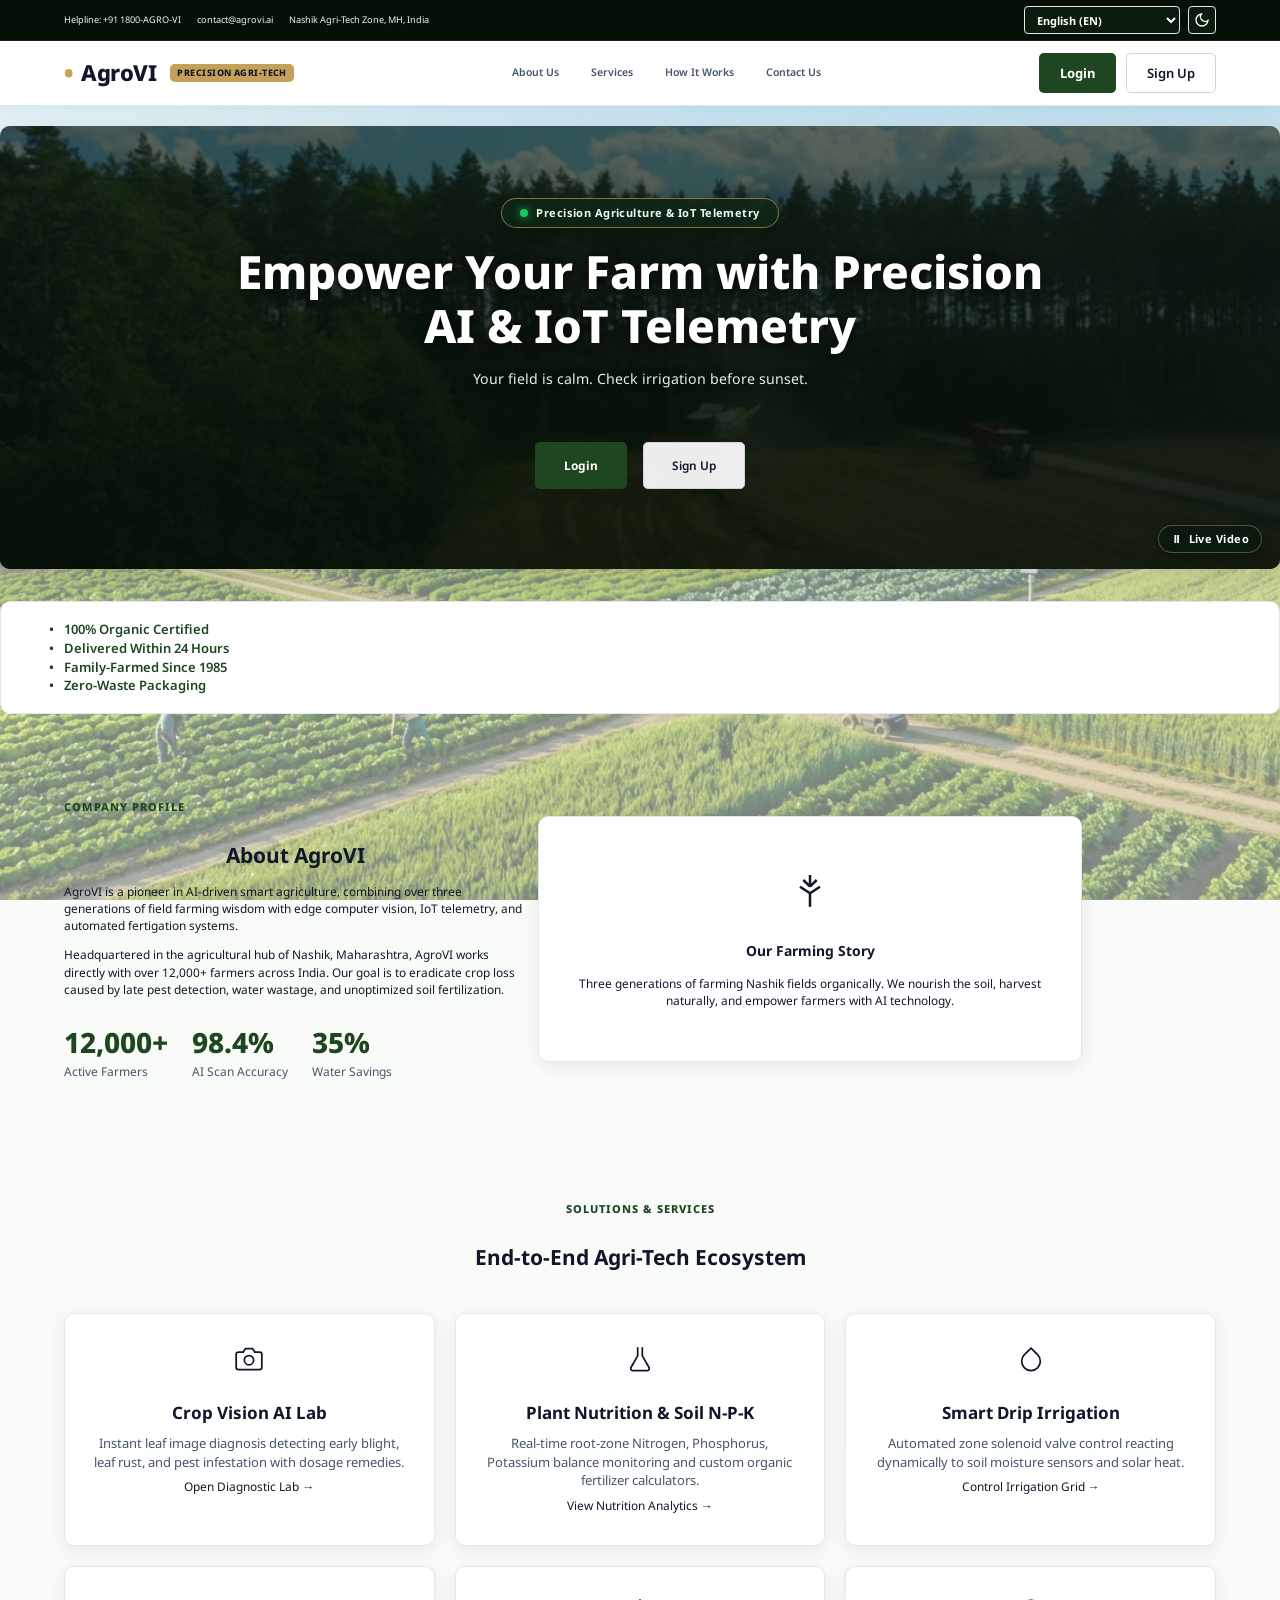
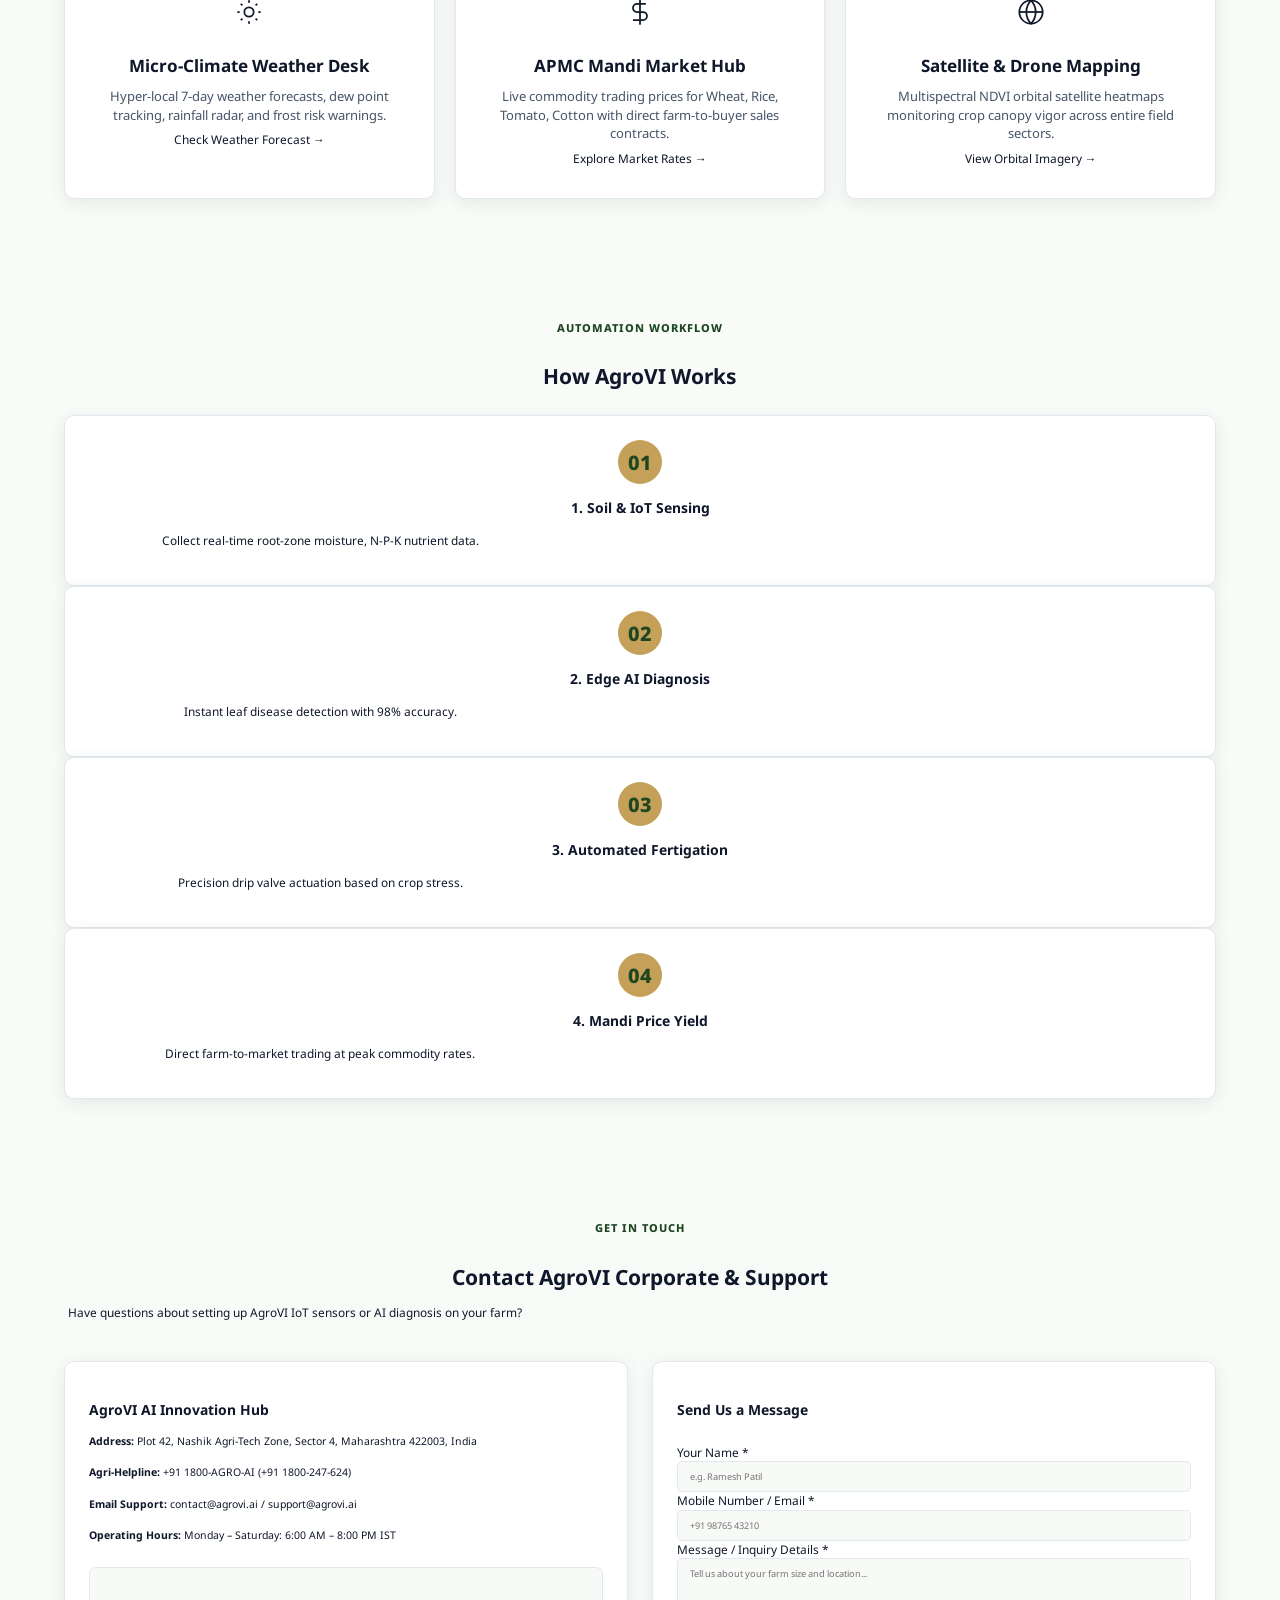
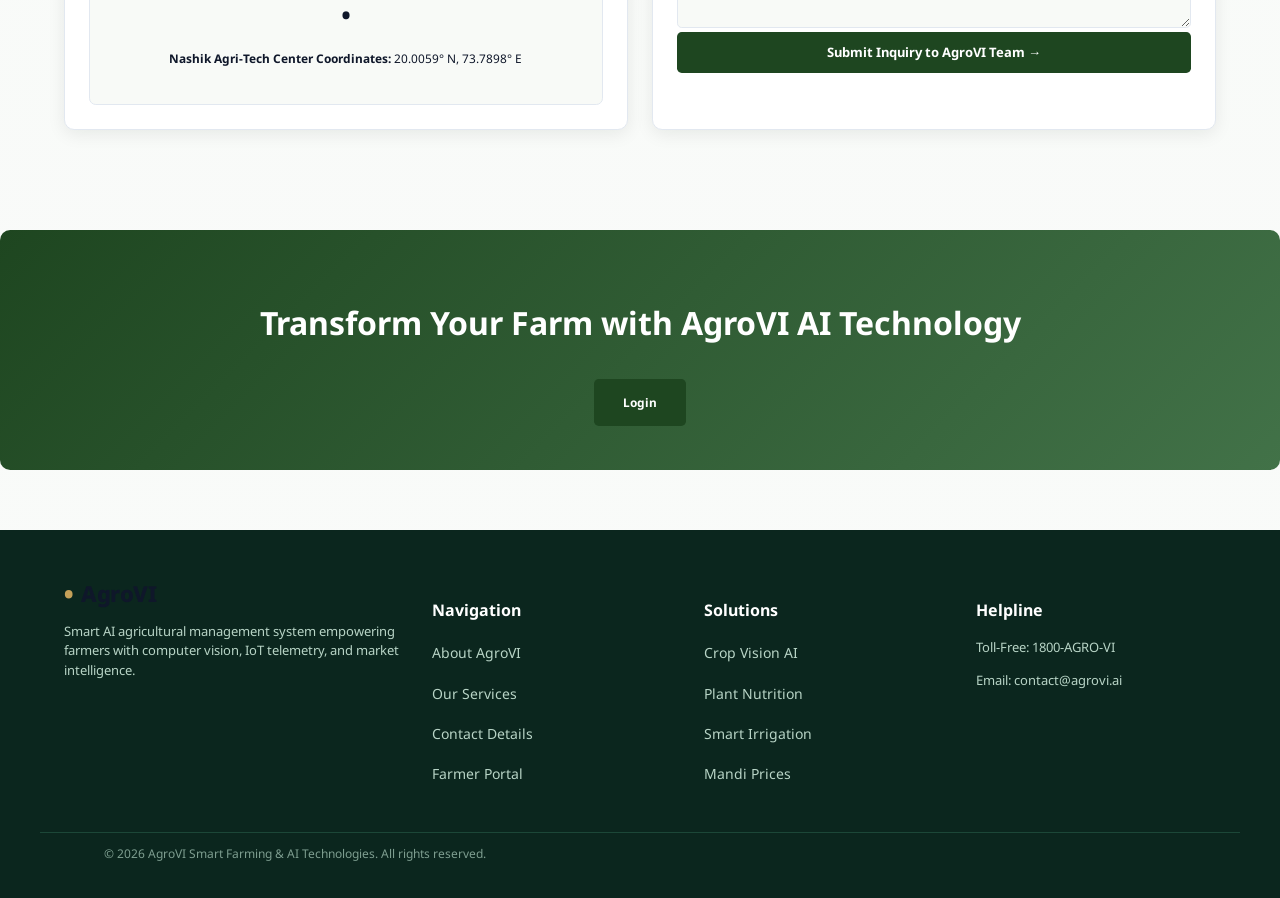
==== commit 60b71797: "fix(ui): Enforce z-index -1 video background, solid white cards, and Cache-Control headers" ====
--- a/index.html
+++ b/index.html
@@ -8,7 +8,7 @@
   <link rel="preconnect" href="https://fonts.googleapis.com">
   <link rel="preconnect" href="https://fonts.gstatic.com" crossorigin>
   <link href="https://fonts.googleapis.com/css2?family=Mukta:wght@500;600;700;800&family=Noto+Sans+Tamil:wght@500;600;700&family=Noto+Sans:wght@400;500;600;700;800&display=swap" rel="stylesheet">
-  <link rel="stylesheet" href="styles.css">
+  <link rel="stylesheet" href="styles.css?v=20260923_v4">
   <link rel="manifest" href="manifest.json">
 
   <script>
--- a/styles.css
+++ b/styles.css
@@ -386,10 +386,16 @@
 
 /* Solid Crisp Surface Cards & Panels */
 .glass-panel {
-  background: var(--bg-surface);
+  background: #ffffff !important;
   border: 1px solid var(--color-border);
   border-radius: var(--radius-lg);
-  box-shadow: var(--shadow-card);
+  box-shadow: 0 4px 18px rgba(0, 20, 10, 0.08);
+}
+
+:root[data-theme="dark"] .glass-panel {
+  background: #1e293b !important;
+  border: 1px solid rgba(255, 255, 255, 0.08);
+  box-shadow: 0 4px 20px rgba(0, 0, 0, 0.4);
 }
 
 /* Public Hero Section with Background Video */
@@ -514,12 +520,123 @@
 }
 
 @media (prefers-reduced-motion: reduce) {
-  .hero-bg-video {
-    display: none;
+  .hero-bg-video,
+  .page-bg-video {
+    display: none !important;
   }
-  .hero-video-ctrl-btn {
-    display: none;
+  .hero-video-ctrl-btn,
+  .floating-video-ctrl-btn {
+    display: none !important;
   }
+}
+
+/* Page-Level Background Video System (Multi-Page Unique Videos) */
+.page-video-bg-container {
+  position: fixed;
+  top: 0;
+  left: 0;
+  width: 100vw;
+  height: 100vh;
+  overflow: hidden;
+  z-index: -1;
+  pointer-events: none;
+}
+
+body.dashboard-page-body {
+  background: transparent !important;
+  min-height: 100vh;
+}
+
+/* Ensure all page content containers stack strictly ABOVE background videos & scrims */
+.top-bar,
+.header,
+.dash-app-layout,
+.sidebar-drawer,
+.dash-content-area,
+.auth-wrapper,
+.app-shell,
+.content-wrapper,
+footer {
+  position: relative;
+  z-index: 10;
+}
+
+.page-bg-video {
+  position: absolute;
+  top: 50%;
+  left: 50%;
+  min-width: 100%;
+  min-height: 100%;
+  width: auto;
+  height: auto;
+  object-fit: cover;
+  transform: translate(-50%, -50%);
+  z-index: 1;
+  pointer-events: none;
+  opacity: 0.92;
+  transition: opacity 0.5s ease;
+}
+
+.page-video-overlay {
+  position: absolute;
+  inset: 0;
+  z-index: 2;
+  pointer-events: none;
+}
+
+/* Auth Page Video Scrim: Golden Wheat with High-Contrast Focus */
+.auth-video-overlay {
+  background: radial-gradient(circle at center, rgba(12, 28, 16, 0.62) 0%, rgba(6, 16, 9, 0.88) 100%);
+}
+
+:root[data-theme="dark"] .auth-video-overlay {
+  background: radial-gradient(circle at center, rgba(8, 14, 20, 0.78) 0%, rgba(4, 7, 12, 0.94) 100%);
+}
+
+/* Dashboard Video Scrim: Ambient Farm Tint to make Crisp White Cards Pop */
+.dashboard-video-overlay {
+  background: linear-gradient(180deg, rgba(8, 22, 12, 0.32) 0%, rgba(5, 14, 8, 0.48) 100%);
+}
+
+:root[data-theme="dark"] .dashboard-video-overlay {
+  background: linear-gradient(180deg, rgba(6, 12, 8, 0.75) 0%, rgba(3, 7, 4, 0.90) 100%);
+}
+
+/* Floating Interactive Video Playback Control (Global Multi-Page) */
+.floating-video-ctrl-btn {
+  position: fixed;
+  bottom: 18px;
+  right: 18px;
+  z-index: 999;
+  display: inline-flex;
+  align-items: center;
+  gap: 7px;
+  background: rgba(10, 26, 14, 0.82);
+  backdrop-filter: blur(10px);
+  -webkit-backdrop-filter: blur(10px);
+  border: 1px solid rgba(255, 255, 255, 0.3);
+  color: #ffffff;
+  padding: 6px 14px;
+  border-radius: var(--radius-full);
+  font-size: 11px;
+  font-weight: 700;
+  letter-spacing: 0.04em;
+  cursor: pointer;
+  transition: all 0.25s cubic-bezier(0.4, 0, 0.2, 1);
+  box-shadow: 0 4px 18px rgba(0, 0, 0, 0.38);
+  min-height: auto !important;
+}
+
+.floating-video-ctrl-btn:hover {
+  background: rgba(22, 58, 28, 0.95);
+  border-color: var(--color-accent);
+  color: var(--color-accent);
+  transform: translateY(-2px) scale(1.03);
+  box-shadow: 0 6px 22px rgba(0, 0, 0, 0.45);
+}
+
+.floating-video-ctrl-btn:active {
+  transform: translateY(0) scale(0.98);
 }
 
 /* Modern Pill Badge */
@@ -550,6 +667,38 @@
   border-radius: 50%;
   background: #22c55e;
   box-shadow: 0 0 10px #22c55e;
+}
+
+/* Security & Intelligence Engine Status Badge */
+.sec-intel-badge {
+  display: inline-flex;
+  align-items: center;
+  gap: 6px;
+  background: rgba(16, 185, 129, 0.12);
+  border: 1px solid rgba(16, 185, 129, 0.35);
+  padding: 3px 9px;
+  border-radius: var(--radius-full);
+  font-size: 10px;
+  font-weight: 800;
+  color: #10b981;
+  letter-spacing: 0.05em;
+  cursor: default;
+  transition: all 0.2s ease;
+}
+
+:root[data-theme="dark"] .sec-intel-badge {
+  background: rgba(16, 185, 129, 0.18);
+  border-color: rgba(16, 185, 129, 0.45);
+  color: #34d399;
+}
+
+.sec-pulse-dot {
+  width: 6px;
+  height: 6px;
+  border-radius: 50%;
+  background: #10b981;
+  box-shadow: 0 0 0 2px rgba(16, 185, 129, 0.25);
+  animation: pulse-dot 1.8s infinite;
 }
 
 /* Header & Utility Bar */
@@ -731,20 +880,27 @@
   box-shadow: var(--shadow-elevated);
 }
 
-/* Minimalist Clean Auth Architecture (Reference Layout) */
+/* Minimalist Clean Auth Architecture with Glassmorphic Depth Over Background Video */
 .auth-clean-card {
   max-width: 440px;
   margin: 28px auto 48px;
-  background: #f3f4f6;
-  border: 1px solid #e5e7eb;
-  border-radius: 12px;
+  background: rgba(243, 244, 246, 0.94);
+  backdrop-filter: blur(16px);
+  -webkit-backdrop-filter: blur(16px);
+  border: 1px solid rgba(255, 255, 255, 0.6);
+  border-radius: 14px;
   padding: 44px 38px 36px;
-  box-shadow: 0 4px 24px rgba(0, 0, 0, 0.06);
+  box-shadow: 0 12px 40px rgba(0, 0, 0, 0.22);
+  position: relative;
+  z-index: 2;
 }
 
 :root[data-theme="dark"] .auth-clean-card {
-  background: #181c24;
-  border-color: #2b3240;
+  background: rgba(24, 28, 36, 0.90);
+  backdrop-filter: blur(16px);
+  -webkit-backdrop-filter: blur(16px);
+  border-color: rgba(255, 255, 255, 0.12);
+  box-shadow: 0 16px 48px rgba(0, 0, 0, 0.55);
 }
 
 .auth-clean-title {
@@ -1017,38 +1173,50 @@
 
 /* Dashboard App Layout */
 .dash-app-layout {
+  position: relative;
+  z-index: 10;
   display: flex;
   min-height: calc(100vh - 80px);
 }
 .sidebar-drawer {
-  width: 215px;
-  background: var(--bg-surface);
+  position: relative;
+  z-index: 10;
+  width: 220px;
+  background: #ffffff !important;
   border-right: 1px solid var(--color-border);
   padding: 16px 12px;
   display: flex;
   flex-direction: column;
+  box-shadow: 2px 0 12px rgba(0, 0, 0, 0.05);
+}
+:root[data-theme="dark"] .sidebar-drawer {
+  background: #1e293b !important;
+  border-right: 1px solid rgba(255, 255, 255, 0.08);
+  box-shadow: 2px 0 16px rgba(0, 0, 0, 0.4);
 }
 .sidebar-header { margin-bottom: 12px; padding-left: 6px; }
-.sidebar-title { font-size: 10px; font-weight: 800; color: var(--color-text-muted); letter-spacing: 1px; }
+.sidebar-title { font-size: 11px; font-weight: 800; color: var(--color-text-muted) !important; letter-spacing: 1px; }
 
 .sidebar-nav { display: flex; flex-direction: column; gap: 4px; flex: 1; }
 .dash-nav-item {
   display: flex;
   align-items: center;
   gap: 10px;
-  padding: 8px 12px;
+  padding: 9px 12px;
   border-radius: var(--radius-sm);
-  color: var(--color-text-main);
+  color: var(--color-text-main) !important;
   text-decoration: none;
   font-weight: 600;
   font-size: var(--text-xs);
   transition: all 0.2s ease;
 }
-.dash-nav-item:hover { background: var(--green-50); color: var(--color-primary); }
+.dash-nav-item:hover { background: var(--green-50); color: var(--color-primary) !important; }
 :root[data-theme="dark"] .dash-nav-item:hover { background: rgba(109, 179, 103, 0.15); }
-.dash-nav-item.active { background: var(--color-primary); color: #fff; }
+.dash-nav-item.active { background: var(--color-primary) !important; color: #fff !important; box-shadow: 0 2px 8px rgba(30, 70, 32, 0.25); }
 
 .dash-content-area {
+  position: relative;
+  z-index: 10;
   flex: 1;
   padding: 20px 24px;
   overflow-y: auto;
@@ -1064,8 +1232,8 @@
 }
 
 .view-header { margin-bottom: 24px; }
-.view-title { font-family: var(--font-serif); font-size: var(--text-2xl); margin-bottom: 4px; }
-.view-desc { color: var(--color-text-muted); font-size: var(--text-sm); }
+.view-title { font-family: var(--font-serif); font-size: var(--text-2xl); font-weight: 800; color: var(--color-text-main) !important; margin-bottom: 4px; }
+.view-desc { color: var(--color-text-muted) !important; font-size: var(--text-sm); font-weight: 600; }
 
 /* Stats & Control Grids */
 .stats-grid {
@@ -1081,9 +1249,9 @@
 }
 .stat-icon { font-size: 32px; }
 .stat-info { display: flex; flex-direction: column; }
-.stat-label { font-size: var(--text-xs); color: var(--color-text-muted); font-weight: 600; }
-.stat-val { font-size: var(--text-xl); font-weight: 800; color: var(--color-text-main); }
-.stat-sub { font-size: 11px; }
+.stat-label { font-size: var(--text-xs); color: var(--color-text-muted) !important; font-weight: 700; text-transform: uppercase; letter-spacing: 0.5px; }
+.stat-val { font-size: var(--text-xl); font-weight: 800; color: var(--color-text-main) !important; }
+.stat-sub { font-size: 11px; font-weight: 600; color: var(--color-text-muted) !important; }
 
 .grid-2-col {
   display: grid;
@@ -1312,20 +1480,66 @@
 .btn-primary {
   background: var(--color-primary);
   color: #ffffff;
+  font-weight: 700;
+  border: 1px solid transparent;
+  transition: all 0.2s ease;
 }
 :root[data-theme="dark"] .btn-primary {
   background: var(--green-300);
   color: #111827;
 }
 .btn-secondary {
-  background: var(--bg-surface);
+  background: rgba(255, 255, 255, 0.92);
   color: var(--color-text-main);
   border: 1px solid var(--color-border-strong);
+  font-weight: 600;
+  backdrop-filter: blur(8px);
+  -webkit-backdrop-filter: blur(8px);
+  transition: all 0.2s ease;
+}
+:root[data-theme="dark"] .btn-secondary {
+  background: rgba(30, 41, 59, 0.90);
+  color: var(--color-text-main);
+  border-color: var(--color-border);
+}
+.btn-secondary:hover {
+  background: var(--green-50);
+  color: var(--color-primary);
+  border-color: var(--color-primary);
 }
 .btn-tertiary {
-  background: transparent;
+  background: rgba(255, 255, 255, 0.92);
   color: var(--color-text-main);
-  border: 1px solid var(--color-border);
+  border: 1px solid var(--color-border-strong);
+  font-weight: 600;
+  backdrop-filter: blur(8px);
+  -webkit-backdrop-filter: blur(8px);
+  transition: all 0.2s ease;
+}
+:root[data-theme="dark"] .btn-tertiary {
+  background: rgba(30, 41, 59, 0.90);
+  color: var(--color-text-main);
+  border-color: var(--color-border);
+}
+.btn-tertiary:hover {
+  background: var(--green-50);
+  color: var(--color-primary);
+  border-color: var(--color-primary);
+}
+
+.quick-actions-bar {
+  margin-top: 24px;
+}
+.quick-actions-bar h3 {
+  font-size: var(--text-base);
+  font-weight: 700;
+  color: var(--color-text-main);
+  margin-bottom: 12px;
+}
+.action-buttons-flex {
+  display: flex;
+  flex-wrap: wrap;
+  gap: 12px;
 }
 
 /* Phase 4 & Phase 5 UI Enhancements */
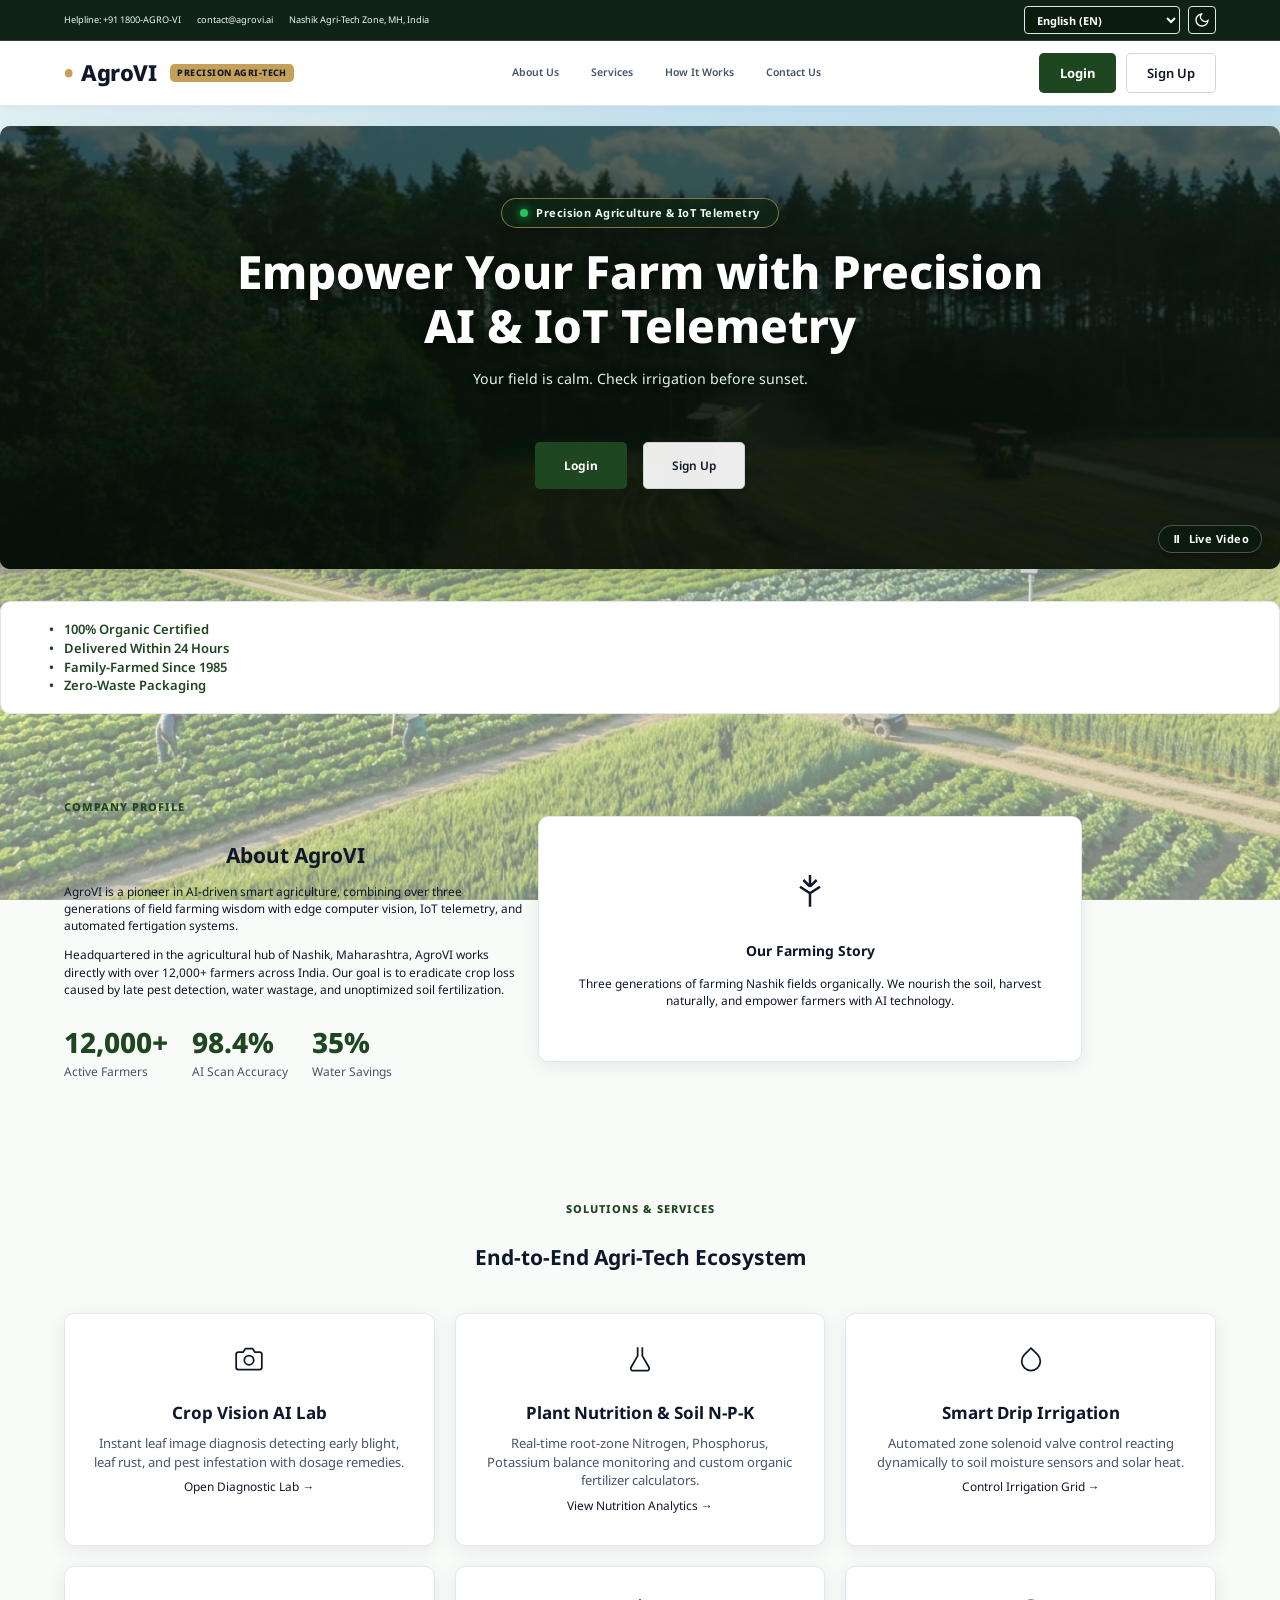
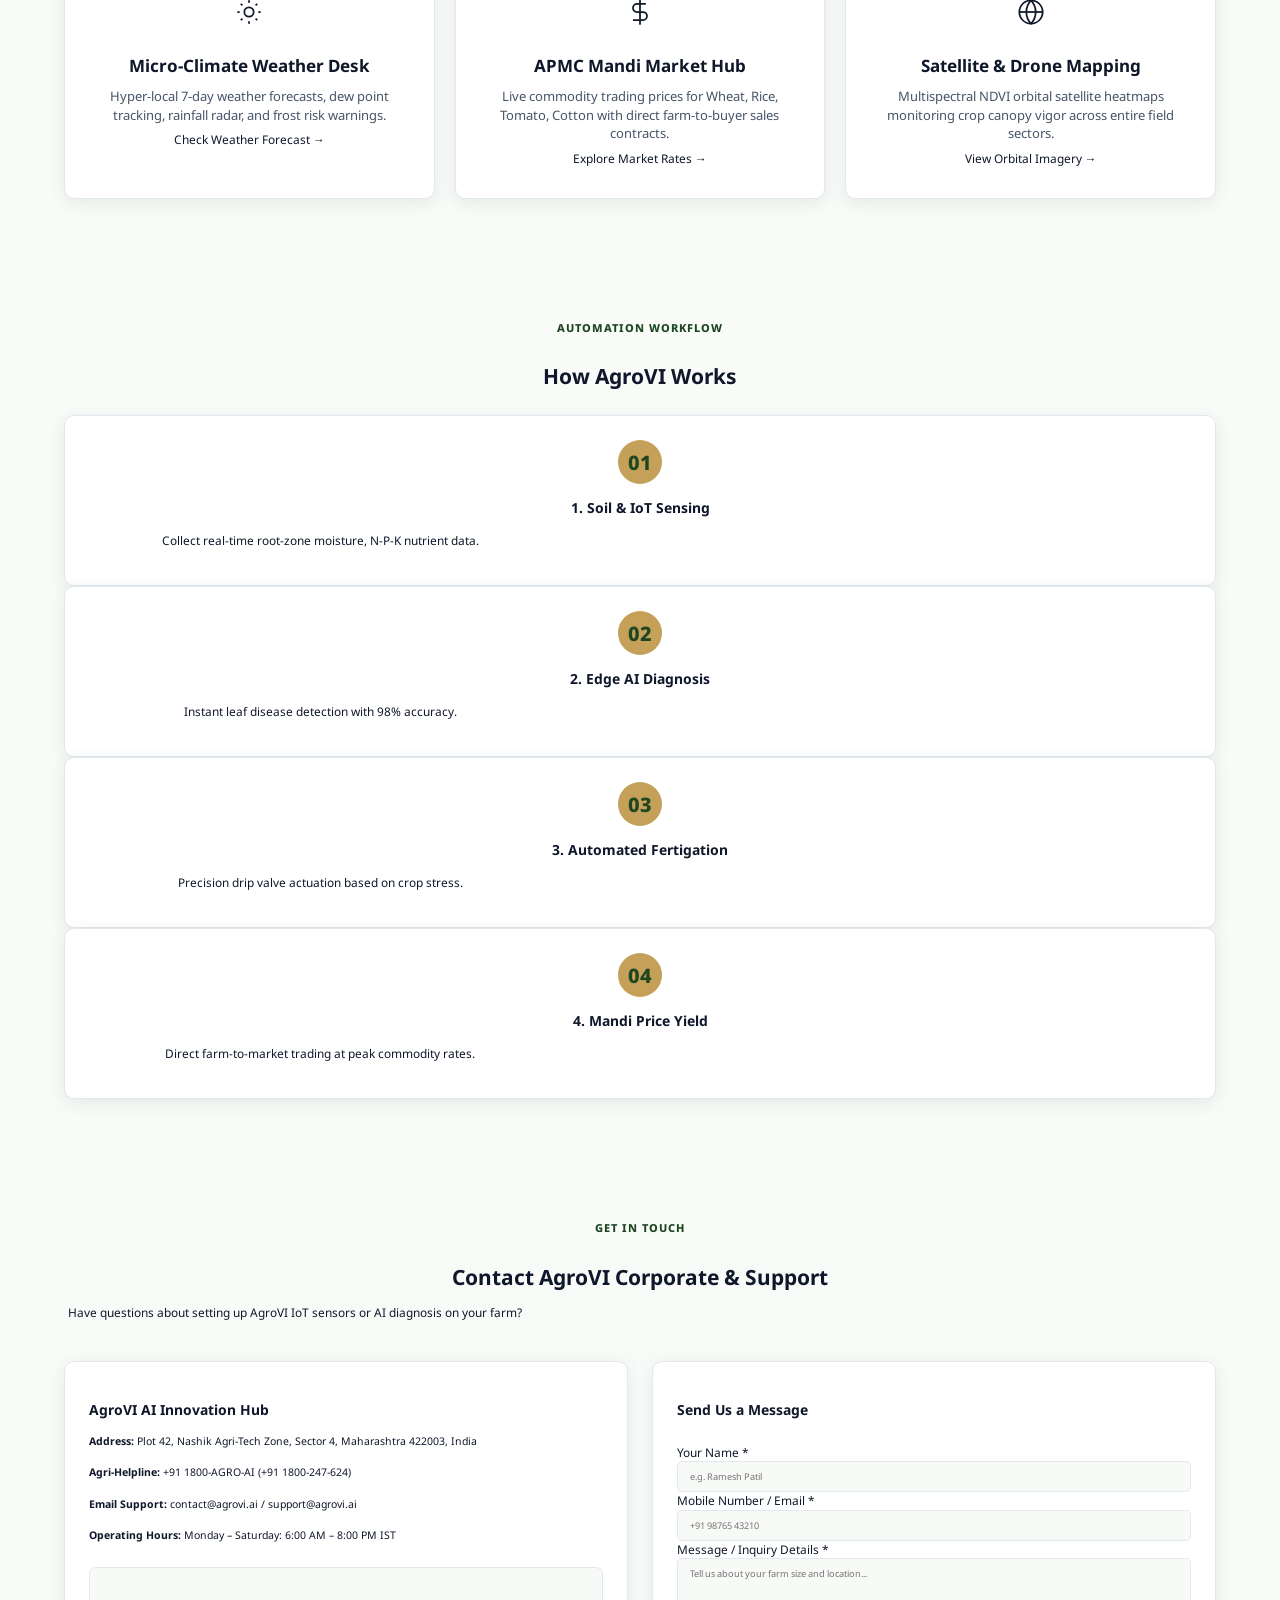
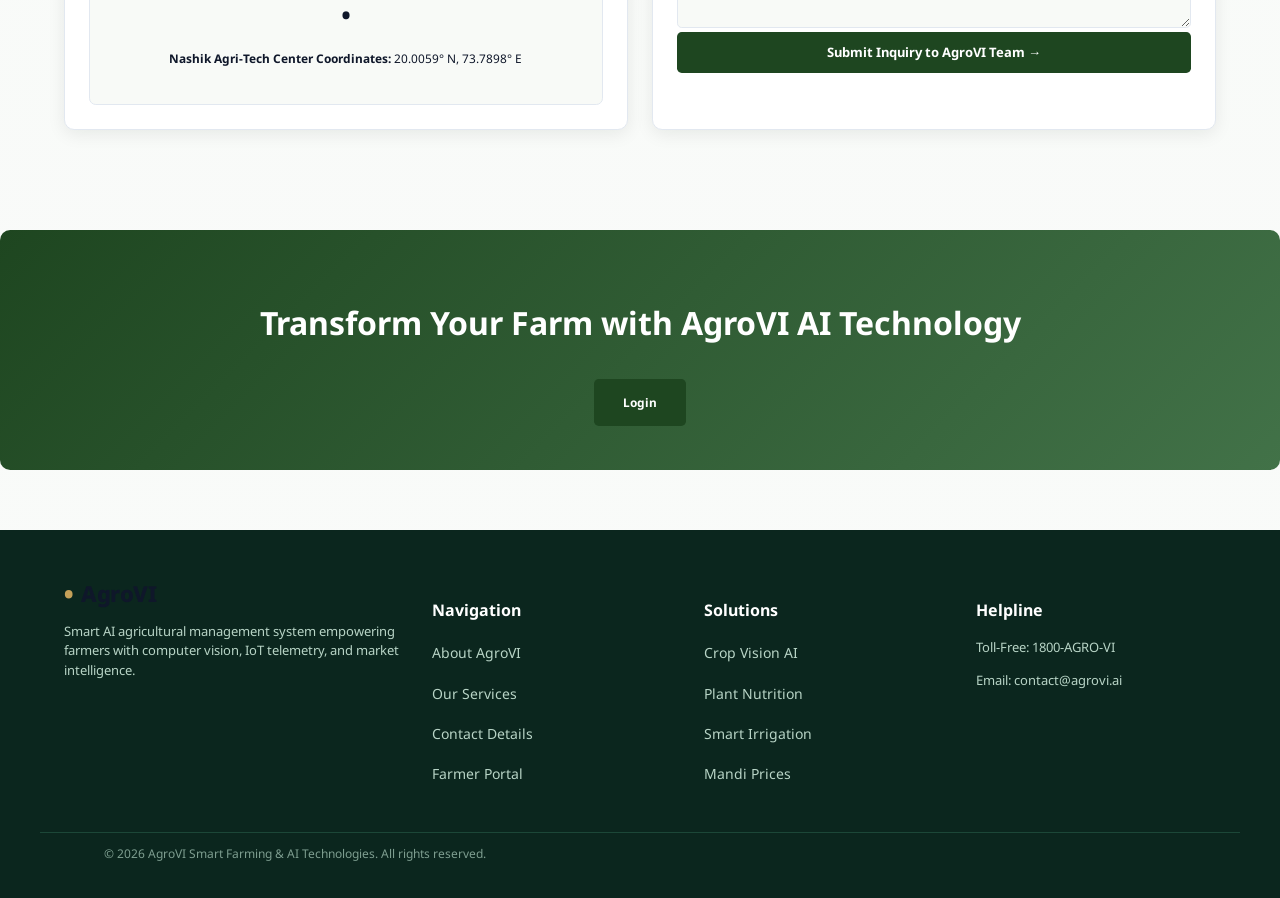
==== commit 118c2ad5: "lkjznd" ====
--- a/index.html
+++ b/index.html
@@ -1,5 +1,6 @@
 <!DOCTYPE html>
 <html lang="en" data-theme="light">
+
 <head>
   <meta charset="UTF-8">
   <meta name="viewport" content="width=device-width, initial-scale=1.0">
@@ -7,12 +8,14 @@
 
   <link rel="preconnect" href="https://fonts.googleapis.com">
   <link rel="preconnect" href="https://fonts.gstatic.com" crossorigin>
-  <link href="https://fonts.googleapis.com/css2?family=Mukta:wght@500;600;700;800&family=Noto+Sans+Tamil:wght@500;600;700&family=Noto+Sans:wght@400;500;600;700;800&display=swap" rel="stylesheet">
+  <link
+    href="https://fonts.googleapis.com/css2?family=Mukta:wght@500;600;700;800&family=Noto+Sans+Tamil:wght@500;600;700&family=Noto+Sans:wght@400;500;600;700;800&display=swap"
+    rel="stylesheet">
   <link rel="stylesheet" href="styles.css?v=20260923_v4">
   <link rel="manifest" href="manifest.json">
 
   <script>
-    (function() {
+    (function () {
       const savedTheme = localStorage.getItem('agrovi-theme') || 'system';
       let effectiveTheme = savedTheme;
       if (savedTheme === 'system') {
@@ -22,6 +25,7 @@
     })();
   </script>
 </head>
+
 <body class="public-page-body">
 
   <!-- Top Utility Bar -->
@@ -34,7 +38,8 @@
       </div>
       <div class="top-actions">
         <div class="lang-selector">
-          <select id="lang-select" class="form-input lang-select-dropdown" style="padding: 3px 8px; font-weight: 700; font-size: 11px; background: var(--green-800); color: #fff; border: 1px solid var(--color-border); border-radius: 4px; cursor: pointer;">
+          <select id="lang-select" class="form-input lang-select-dropdown"
+            style="padding: 3px 8px; font-weight: 700; font-size: 11px; background: var(--green-800); color: #fff; border: 1px solid var(--color-border); border-radius: 4px; cursor: pointer;">
             <option value="en" style="background: #1e293b; color: #fff;">English (EN)</option>
             <option value="hi" style="background: #1e293b; color: #fff;">हिन्दी (Hindi)</option>
             <option value="ta" style="background: #1e293b; color: #fff;">தமிழ் (Tamil)</option>
@@ -47,8 +52,16 @@
           </select>
         </div>
         <button id="theme-toggle" class="btn btn-tertiary theme-btn" aria-label="Toggle light/dark mode">
-          <svg class="icon-sun" width="16" height="16" viewBox="0 0 24 24" fill="none" stroke="currentColor" stroke-width="2" style="display:none;"><circle cx="12" cy="12" r="5"/><path d="M12 1v2M12 21v2M4.22 4.22l1.42 1.42M18.36 18.36l1.42 1.42M1 12h2M21 12h2M4.22 19.78l1.42-1.42M18.36 5.64l1.42-1.42"/></svg>
-          <svg class="icon-moon" width="16" height="16" viewBox="0 0 24 24" fill="none" stroke="currentColor" stroke-width="2"><path d="M21 12.79A9 9 0 1 1 11.21 3 7 7 0 0 0 21 12.79z"/></svg>
+          <svg class="icon-sun" width="16" height="16" viewBox="0 0 24 24" fill="none" stroke="currentColor"
+            stroke-width="2" style="display:none;">
+            <circle cx="12" cy="12" r="5" />
+            <path
+              d="M12 1v2M12 21v2M4.22 4.22l1.42 1.42M18.36 18.36l1.42 1.42M1 12h2M21 12h2M4.22 19.78l1.42-1.42M18.36 5.64l1.42-1.42" />
+          </svg>
+          <svg class="icon-moon" width="16" height="16" viewBox="0 0 24 24" fill="none" stroke="currentColor"
+            stroke-width="2">
+            <path d="M21 12.79A9 9 0 1 1 11.21 3 7 7 0 0 0 21 12.79z" />
+          </svg>
         </button>
       </div>
     </div>
@@ -88,7 +101,7 @@
       <span class="pill-badge">Precision Agriculture & IoT Telemetry</span>
       <h1 class="hero-title">Empower Your Farm with Precision AI & IoT Telemetry</h1>
       <p class="hero-subtitle" data-i18n="heroSub">Your field is calm. Check irrigation before sunset.</p>
-      
+
       <div class="hero-buttons flex-center margin-top">
         <a href="login.html" class="btn btn-primary btn-large" data-i18n="loginBtn">Farmer Login →</a>
         <a href="login.html?tab=register" class="btn btn-secondary btn-large" data-i18n="signUpBtn">Sign Up Now</a>
@@ -96,7 +109,8 @@
     </div>
 
     <!-- Floating Video Control Button -->
-    <button id="hero-video-toggle" class="hero-video-ctrl-btn" aria-label="Pause background video" title="Pause or Play Drone Video">
+    <button id="hero-video-toggle" class="hero-video-ctrl-btn" aria-label="Pause background video"
+      title="Pause or Play Drone Video">
       <span class="video-ctrl-icon" id="video-ctrl-icon">⏸</span>
       <span class="video-ctrl-label" id="video-ctrl-label">Live Video</span>
     </button>
@@ -105,10 +119,14 @@
   <!-- Trust Strip -->
   <section class="trust-strip">
     <div class="container trust-strip-inner">
-      <div class="trust-item"><span class="trust-bullet">•</span><span data-i18n="organicCert">100% Organic Certified</span></div>
-      <div class="trust-item"><span class="trust-bullet">•</span><span data-i18n="delivered24h">Delivered Within 24 Hours</span></div>
-      <div class="trust-item"><span class="trust-bullet">•</span><span data-i18n="familyFarmed">Family-Farmed Since 1985</span></div>
-      <div class="trust-item"><span class="trust-bullet">•</span><span data-i18n="zeroWaste">Zero-Waste Packaging</span></div>
+      <div class="trust-item"><span class="trust-bullet">•</span><span data-i18n="organicCert">Former Assistance</span>
+      </div>
+      <div class="trust-item"><span class="trust-bullet">•</span><span data-i18n="delivered24h">Easy Interaction to
+          Farmers</span></div>
+      <div class="trust-item"><span class="trust-bullet">•</span><span data-i18n="familyFarmed">Benefits According to
+          the Lands</span></div>
+      <div class="trust-item"><span class="trust-bullet">•</span><span data-i18n="zeroWaste">Zero-Waste Packaging</span>
+      </div>
     </div>
   </section>
 
@@ -119,8 +137,11 @@
         <div>
           <span class="section-tag font-mono">COMPANY PROFILE</span>
           <h2 class="section-title" data-i18n="aboutAgroAI">About AgroVI</h2>
-          <p class="body-lead">AgroVI is a pioneer in AI-driven smart agriculture, combining over three generations of field farming wisdom with edge computer vision, IoT telemetry, and automated fertigation systems.</p>
-          <p class="body-text margin-top-sm">Headquartered in the agricultural hub of Nashik, Maharashtra, AgroVI works directly with over 12,000+ farmers across India. Our goal is to eradicate crop loss caused by late pest detection, water wastage, and unoptimized soil fertilization.</p>
+          <p class="body-lead">AgroVI is a pioneer in AI-driven smart agriculture, combining over three generations of
+            field farming wisdom with edge computer vision, IoT telemetry, and automated fertigation systems.</p>
+          <p class="body-text margin-top-sm">Headquartered in the agricultural hub of Nashik, Maharashtra, AgroVI works
+            directly with over 12,000+ farmers across India. Our goal is to eradicate crop loss caused by late pest
+            detection, water wastage, and unoptimized soil fertilization.</p>
 
           <div class="stats-row margin-top">
             <div class="stat-mini font-mono"><strong>12,000+</strong><span>Active Farmers</span></div>
@@ -130,9 +151,13 @@
         </div>
         <div>
           <div class="glass-panel card-padding text-center story-card-visual">
-            <div class="story-illustration"><svg width="40" height="40" viewBox="0 0 24 24" fill="none" stroke="currentColor" stroke-width="1.5"><path d="M12 22v-8m0-4V3m0 7l-4-4m4 4l4-4m-4 8l-6-4m6 4l6-4"/></svg></div>
+            <div class="story-illustration"><svg width="40" height="40" viewBox="0 0 24 24" fill="none"
+                stroke="currentColor" stroke-width="1.5">
+                <path d="M12 22v-8m0-4V3m0 7l-4-4m4 4l4-4m-4 8l-6-4m6 4l6-4" />
+              </svg></div>
             <h3 data-i18n="storyTitle">Our Farming Story</h3>
-            <p data-i18n="storyBody">Three generations of farming Nashik fields organically. We nourish the soil, harvest naturally, and empower farmers with AI technology.</p>
+            <p data-i18n="storyBody">Three generations of farming Nashik fields organically. We nourish the soil,
+              harvest naturally, and empower farmers with AI technology.</p>
           </div>
         </div>
       </div>
@@ -149,42 +174,69 @@
 
       <div class="services-grid margin-top">
         <div class="service-card glass-panel card-padding">
-          <div class="service-icon"><svg width="28" height="28" viewBox="0 0 24 24" fill="none" stroke="currentColor" stroke-width="1.5"><path d="M23 19a2 2 0 0 1-2 2H3a2 2 0 0 1-2-2V8a2 2 0 0 1 2-2h4l2-3h6l2 3h4a2 2 0 0 1 2 2z"/><circle cx="12" cy="13" r="4"/></svg></div>
+          <div class="service-icon"><svg width="28" height="28" viewBox="0 0 24 24" fill="none" stroke="currentColor"
+              stroke-width="1.5">
+              <path d="M23 19a2 2 0 0 1-2 2H3a2 2 0 0 1-2-2V8a2 2 0 0 1 2-2h4l2-3h6l2 3h4a2 2 0 0 1 2 2z" />
+              <circle cx="12" cy="13" r="4" />
+            </svg></div>
           <h3>Crop Vision AI Lab</h3>
-          <p>Instant leaf image diagnosis detecting early blight, leaf rust, and pest infestation with dosage remedies.</p>
+          <p>Instant leaf image diagnosis detecting early blight, leaf rust, and pest infestation with dosage remedies.
+          </p>
           <a href="dashboard.html#cropVision" class="service-link">Open Diagnostic Lab →</a>
         </div>
 
         <div class="service-card glass-panel card-padding">
-          <div class="service-icon"><svg width="28" height="28" viewBox="0 0 24 24" fill="none" stroke="currentColor" stroke-width="1.5"><path d="M10 2v7.31L4.15 19.46A2 2 0 0 0 5.86 22h12.28a2 2 0 0 0 1.71-2.54L14 9.31V2"/></svg></div>
+          <div class="service-icon"><svg width="28" height="28" viewBox="0 0 24 24" fill="none" stroke="currentColor"
+              stroke-width="1.5">
+              <path d="M10 2v7.31L4.15 19.46A2 2 0 0 0 5.86 22h12.28a2 2 0 0 0 1.71-2.54L14 9.31V2" />
+            </svg></div>
           <h3>Plant Nutrition & Soil N-P-K</h3>
-          <p>Real-time root-zone Nitrogen, Phosphorus, Potassium balance monitoring and custom organic fertilizer calculators.</p>
+          <p>Real-time root-zone Nitrogen, Phosphorus, Potassium balance monitoring and custom organic fertilizer
+            calculators.</p>
           <a href="dashboard.html#nutrition" class="service-link">View Nutrition Analytics →</a>
         </div>
 
         <div class="service-card glass-panel card-padding">
-          <div class="service-icon"><svg width="28" height="28" viewBox="0 0 24 24" fill="none" stroke="currentColor" stroke-width="1.5"><path d="M12 2.69l5.66 5.66a8 8 0 1 1-11.31 0z"/></svg></div>
+          <div class="service-icon"><svg width="28" height="28" viewBox="0 0 24 24" fill="none" stroke="currentColor"
+              stroke-width="1.5">
+              <path d="M12 2.69l5.66 5.66a8 8 0 1 1-11.31 0z" />
+            </svg></div>
           <h3>Smart Drip Irrigation</h3>
           <p>Automated zone solenoid valve control reacting dynamically to soil moisture sensors and solar heat.</p>
           <a href="dashboard.html#irrigation" class="service-link">Control Irrigation Grid →</a>
         </div>
 
         <div class="service-card glass-panel card-padding">
-          <div class="service-icon"><svg width="28" height="28" viewBox="0 0 24 24" fill="none" stroke="currentColor" stroke-width="1.5"><path d="M12 2v2M12 20v2M4.93 4.93l1.41 1.41M17.66 17.66l1.41 1.41M2 12h2M20 12h2M6.34 17.66l-1.41 1.41M19.07 4.93l-1.41 1.41"/><circle cx="12" cy="12" r="4"/></svg></div>
+          <div class="service-icon"><svg width="28" height="28" viewBox="0 0 24 24" fill="none" stroke="currentColor"
+              stroke-width="1.5">
+              <path
+                d="M12 2v2M12 20v2M4.93 4.93l1.41 1.41M17.66 17.66l1.41 1.41M2 12h2M20 12h2M6.34 17.66l-1.41 1.41M19.07 4.93l-1.41 1.41" />
+              <circle cx="12" cy="12" r="4" />
+            </svg></div>
           <h3>Micro-Climate Weather Desk</h3>
           <p>Hyper-local 7-day weather forecasts, dew point tracking, rainfall radar, and frost risk warnings.</p>
           <a href="dashboard.html#weatherDesk" class="service-link">Check Weather Forecast →</a>
         </div>
 
         <div class="service-card glass-panel card-padding">
-          <div class="service-icon"><svg width="28" height="28" viewBox="0 0 24 24" fill="none" stroke="currentColor" stroke-width="1.5"><line x1="12" y1="1" x2="12" y2="23"/><path d="M17 5H9.5a3.5 3.5 0 0 0 0 7h5a3.5 3.5 0 0 1 0 7H6"/></svg></div>
+          <div class="service-icon"><svg width="28" height="28" viewBox="0 0 24 24" fill="none" stroke="currentColor"
+              stroke-width="1.5">
+              <line x1="12" y1="1" x2="12" y2="23" />
+              <path d="M17 5H9.5a3.5 3.5 0 0 0 0 7h5a3.5 3.5 0 0 1 0 7H6" />
+            </svg></div>
           <h3>APMC Mandi Market Hub</h3>
-          <p>Live commodity trading prices for Wheat, Rice, Tomato, Cotton with direct farm-to-buyer sales contracts.</p>
+          <p>Live commodity trading prices for Wheat, Rice, Tomato, Cotton with direct farm-to-buyer sales contracts.
+          </p>
           <a href="dashboard.html#marketHub" class="service-link">Explore Market Rates →</a>
         </div>
 
         <div class="service-card glass-panel card-padding">
-          <div class="service-icon"><svg width="28" height="28" viewBox="0 0 24 24" fill="none" stroke="currentColor" stroke-width="1.5"><circle cx="12" cy="12" r="10"/><path d="M12 2a14.5 14.5 0 0 0 0 20 14.5 14.5 0 0 0 0-20"/><path d="M2 12h20"/></svg></div>
+          <div class="service-icon"><svg width="28" height="28" viewBox="0 0 24 24" fill="none" stroke="currentColor"
+              stroke-width="1.5">
+              <circle cx="12" cy="12" r="10" />
+              <path d="M12 2a14.5 14.5 0 0 0 0 20 14.5 14.5 0 0 0 0-20" />
+              <path d="M2 12h20" />
+            </svg></div>
           <h3>Satellite & Drone Mapping</h3>
           <p>Multispectral NDVI orbital satellite heatmaps monitoring crop canopy vigor across entire field sectors.</p>
           <a href="dashboard.html#overview" class="service-link">View Orbital Imagery →</a>
@@ -264,7 +316,8 @@
             </div>
             <div class="form-group">
               <label>Message / Inquiry Details *</label>
-              <textarea class="form-input" rows="4" placeholder="Tell us about your farm size and location..." required></textarea>
+              <textarea class="form-input" rows="4" placeholder="Tell us about your farm size and location..."
+                required></textarea>
             </div>
             <button type="submit" class="btn btn-primary btn-full">Submit Inquiry to AgroVI Team →</button>
           </form>
@@ -289,7 +342,8 @@
           <span class="logo-mark" style="color: var(--color-accent); font-weight: 900;">•</span>
           <span class="logo-text">AgroVI</span>
         </a>
-        <p class="margin-top-sm">Smart AI agricultural management system empowering farmers with computer vision, IoT telemetry, and market intelligence.</p>
+        <p class="margin-top-sm">Smart AI agricultural management system empowering farmers with computer vision, IoT
+          telemetry, and market intelligence.</p>
       </div>
       <div class="footer-col">
         <h4>Navigation</h4>
@@ -364,4 +418,5 @@
     });
   </script>
 </body>
-</html>
+
+</html>
--- a/styles.css
+++ b/styles.css
@@ -530,7 +530,7 @@
   }
 }
 
-/* Page-Level Background Video System (Multi-Page Unique Videos) */
+/* Page-Level Background Video System (Index Hero & Auth Golden Wheat) */
 .page-video-bg-container {
   position: fixed;
   top: 0;
@@ -538,13 +538,22 @@
   width: 100vw;
   height: 100vh;
   overflow: hidden;
-  z-index: -1;
+  z-index: 0;
   pointer-events: none;
 }
 
-body.dashboard-page-body {
+body.auth-page-body {
   background: transparent !important;
   min-height: 100vh;
+}
+
+body.dashboard-page-body {
+  background: linear-gradient(180deg, rgba(240, 246, 242, 0.40) 0%, rgba(230, 238, 232, 0.58) 100%), url('farm-bg.jpg') center center / cover fixed no-repeat !important;
+  min-height: 100vh;
+}
+
+:root[data-theme="dark"] body.dashboard-page-body {
+  background: linear-gradient(180deg, rgba(15, 23, 42, 0.85) 0%, rgba(11, 17, 30, 0.94) 100%), url('farm-bg.jpg') center center / cover fixed no-repeat !important;
 }
 
 /* Ensure all page content containers stack strictly ABOVE background videos & scrims */
@@ -703,15 +712,17 @@
 
 /* Header & Utility Bar */
 .top-bar {
-  background: var(--green-900);
-  color: #f1f5f2;
+  background: #0f2417 !important;
+  color: #f1f5f2 !important;
   padding: 6px 0;
   font-size: var(--text-xs);
-  border-bottom: 1px solid rgba(255, 255, 255, 0.08);
+  border-bottom: 1px solid rgba(255, 255, 255, 0.12);
+  position: relative;
+  z-index: 910;
 }
 
 :root[data-theme="dark"] .top-bar {
-  background: #08120a;
+  background: #08120a !important;
 }
 
 .top-bar-inner {
@@ -1176,15 +1187,16 @@
   position: relative;
   z-index: 10;
   display: flex;
-  min-height: calc(100vh - 80px);
+  min-height: calc(100vh - 78px);
 }
 .sidebar-drawer {
   position: relative;
   z-index: 10;
   width: 220px;
+  min-height: calc(100vh - 78px);
   background: #ffffff !important;
   border-right: 1px solid var(--color-border);
-  padding: 16px 12px;
+  padding: 18px 14px;
   display: flex;
   flex-direction: column;
   box-shadow: 2px 0 12px rgba(0, 0, 0, 0.05);
@@ -1214,11 +1226,33 @@
 :root[data-theme="dark"] .dash-nav-item:hover { background: rgba(109, 179, 103, 0.15); }
 .dash-nav-item.active { background: var(--color-primary) !important; color: #fff !important; box-shadow: 0 2px 8px rgba(30, 70, 32, 0.25); }
 
+.sidebar-footer {
+  margin-top: auto;
+  padding-top: 14px;
+  border-top: 1px solid var(--color-border);
+}
+.system-status-indicator {
+  display: inline-flex;
+  align-items: center;
+  gap: 6px;
+  font-size: 11px;
+  font-weight: 700;
+  color: var(--color-primary);
+}
+.status-dot {
+  width: 7px;
+  height: 7px;
+  border-radius: 50%;
+  background: #10b981;
+  box-shadow: 0 0 0 2px rgba(16, 185, 129, 0.25);
+  display: inline-block;
+}
+
 .dash-content-area {
   position: relative;
   z-index: 10;
   flex: 1;
-  padding: 20px 24px;
+  padding: 24px 28px;
   overflow-y: auto;
 }
 
@@ -1231,9 +1265,21 @@
   to { opacity: 1; transform: translateY(0); }
 }
 
-.view-header { margin-bottom: 24px; }
+.view-header {
+  background: #ffffff !important;
+  border: 1px solid var(--color-border);
+  border-radius: var(--radius-lg);
+  padding: 18px 24px;
+  margin-bottom: 24px;
+  box-shadow: 0 4px 18px rgba(0, 20, 10, 0.08);
+}
+:root[data-theme="dark"] .view-header {
+  background: #1e293b !important;
+  border-color: rgba(255, 255, 255, 0.08);
+  box-shadow: 0 4px 20px rgba(0, 0, 0, 0.4);
+}
 .view-title { font-family: var(--font-serif); font-size: var(--text-2xl); font-weight: 800; color: var(--color-text-main) !important; margin-bottom: 4px; }
-.view-desc { color: var(--color-text-muted) !important; font-size: var(--text-sm); font-weight: 600; }
+.view-desc { color: var(--color-text-muted) !important; font-size: var(--text-sm); font-weight: 600; margin: 0; }
 
 /* Stats & Control Grids */
 .stats-grid {
@@ -1528,13 +1574,24 @@
 }
 
 .quick-actions-bar {
+  background: #ffffff !important;
+  border: 1px solid var(--color-border);
+  border-radius: var(--radius-lg);
+  padding: 18px 24px;
   margin-top: 24px;
+  box-shadow: 0 4px 18px rgba(0, 20, 10, 0.08);
+}
+:root[data-theme="dark"] .quick-actions-bar {
+  background: #1e293b !important;
+  border-color: rgba(255, 255, 255, 0.08);
+  box-shadow: 0 4px 20px rgba(0, 0, 0, 0.4);
 }
 .quick-actions-bar h3 {
   font-size: var(--text-base);
   font-weight: 700;
-  color: var(--color-text-main);
-  margin-bottom: 12px;
+  color: var(--color-text-main) !important;
+  margin-top: 0;
+  margin-bottom: 14px;
 }
 .action-buttons-flex {
   display: flex;
@@ -2457,3 +2514,238 @@
   word-break: break-all;
 }
 
+/* =========================================================
+   FARMER-FIRST VISUAL TELEMETRY & TACTILE UI FINISHINGS
+   ========================================================= */
+
+/* Top Farmer Summary Banner */
+.farmer-summary-banner {
+  background: #ffffff !important;
+  border: 1.5px solid rgba(16, 185, 129, 0.35) !important;
+  border-radius: var(--radius-lg);
+  box-shadow: 0 4px 20px rgba(16, 185, 129, 0.08);
+  margin-bottom: 20px;
+}
+:root[data-theme="dark"] .farmer-summary-banner {
+  background: #1e293b !important;
+  border-color: rgba(16, 185, 129, 0.25) !important;
+  box-shadow: 0 4px 20px rgba(0, 0, 0, 0.4);
+}
+
+.status-avatar-circle {
+  position: relative;
+  width: 52px;
+  height: 52px;
+  border-radius: 50%;
+  background: linear-gradient(135deg, #10b981 0%, #059669 100%);
+  display: flex;
+  align-items: center;
+  justify-content: center;
+  font-size: 26px;
+  box-shadow: 0 4px 12px rgba(16, 185, 129, 0.3);
+  flex-shrink: 0;
+}
+
+.status-pulse-ring {
+  position: absolute;
+  top: -4px;
+  left: -4px;
+  right: -4px;
+  bottom: -4px;
+  border-radius: 50%;
+  border: 2px solid #10b981;
+  animation: pulseAvatarRing 2.4s infinite ease-out;
+}
+
+@keyframes pulseAvatarRing {
+  0% { transform: scale(0.95); opacity: 0.8; }
+  50% { transform: scale(1.15); opacity: 0; }
+  100% { transform: scale(0.95); opacity: 0; }
+}
+
+.summary-text {
+  font-size: 0.95rem;
+  line-height: 1.5;
+  color: var(--color-text-main);
+  margin: 0;
+}
+
+/* Visual Gauges in KPI Cards */
+.visual-gauge-card {
+  display: flex;
+  flex-direction: column;
+  justify-content: space-between;
+  padding: 18px 20px;
+}
+
+.stat-card-top {
+  display: flex;
+  justify-content: space-between;
+  align-items: center;
+  margin-bottom: 6px;
+}
+
+.gauge-badge-good {
+  font-size: 11px;
+  font-weight: 700;
+  padding: 2px 8px;
+  border-radius: 12px;
+  background: rgba(16, 185, 129, 0.15);
+  color: #059669;
+  border: 1px solid rgba(16, 185, 129, 0.3);
+}
+
+.gauge-badge-warning {
+  font-size: 11px;
+  font-weight: 700;
+  padding: 2px 8px;
+  border-radius: 12px;
+  background: rgba(245, 158, 11, 0.15);
+  color: #d97706;
+  border: 1px solid rgba(245, 158, 11, 0.3);
+}
+
+.mini-circular-gauge {
+  width: 56px;
+  height: 56px;
+  flex-shrink: 0;
+}
+
+.gauge-bg-circle {
+  stroke: rgba(0, 0, 0, 0.08);
+  stroke-width: 4;
+  fill: none;
+}
+:root[data-theme="dark"] .gauge-bg-circle {
+  stroke: rgba(255, 255, 255, 0.12);
+}
+
+.gauge-fill-circle {
+  stroke-width: 4.5;
+  fill: none;
+  stroke-linecap: round;
+  transform: rotate(-90deg);
+  transform-origin: 50% 50%;
+  transition: stroke-dashoffset 1s ease-in-out;
+}
+
+.stroke-green { stroke: #10b981; }
+.stroke-teal { stroke: #0d9488; }
+.stroke-amber { stroke: #f59e0b; }
+
+.gauge-center-text {
+  font-size: 11px;
+  font-weight: 800;
+  fill: var(--color-text-main);
+}
+
+/* Sample Leaf Buttons in Crop Vision */
+.sample-leaf-row {
+  background: var(--bg-surface-warm);
+  border: 1px dashed var(--color-border);
+  border-radius: var(--radius-md);
+  padding: 10px 12px;
+}
+.sample-buttons-flex {
+  display: flex;
+  flex-wrap: wrap;
+  gap: 8px;
+  justify-content: center;
+}
+.sample-leaf-btn {
+  font-weight: 700;
+  border-radius: var(--radius-full);
+  padding: 4px 10px;
+  transition: all 0.2s ease;
+}
+.sample-leaf-btn:hover {
+  transform: translateY(-1px);
+  box-shadow: 0 2px 8px rgba(0, 0, 0, 0.1);
+}
+
+/* Farmer Prescription Card in NPK */
+.farmer-prescription-box {
+  background: var(--bg-surface-warm);
+  border: 1px solid var(--color-border);
+  border-radius: var(--radius-md);
+  padding: 12px 14px;
+  margin-top: 12px;
+}
+.prescription-bags-grid {
+  display: grid;
+  grid-template-columns: repeat(auto-fit, minmax(140px, 1fr));
+  gap: 8px;
+  margin-top: 8px;
+}
+.bag-item {
+  background: #ffffff;
+  border: 1px solid var(--color-border);
+  border-radius: var(--radius-sm);
+  padding: 8px 10px;
+  display: flex;
+  flex-direction: column;
+}
+:root[data-theme="dark"] .bag-item {
+  background: #0f172a;
+}
+.bag-name {
+  font-size: 11px;
+  color: var(--color-text-muted);
+}
+.bag-count {
+  font-size: 14px;
+  font-weight: 800;
+  color: var(--color-primary);
+  margin-top: 2px;
+}
+.bag-total {
+  font-size: 10px;
+  color: var(--color-text-muted);
+}
+
+/* Farmer Advisory Chips */
+.advisory-chips-flex {
+  display: flex;
+  flex-wrap: wrap;
+  gap: 6px;
+  margin-top: 6px;
+}
+.farmer-market-tip {
+  display: flex;
+  align-items: center;
+  padding: 8px 10px;
+  background: rgba(16, 185, 129, 0.08);
+  border-radius: var(--radius-sm);
+  margin-top: 8px;
+}
+
+/* Quick Quintal Selector Chips */
+.quick-qtl-chips {
+  display: flex;
+  align-items: center;
+  gap: 6px;
+  margin-top: 6px;
+}
+.qtl-chip-btn {
+  border-radius: var(--radius-full);
+  font-weight: 700;
+  cursor: pointer;
+}
+
+/* Kisan Helpline Modal Cards */
+.helpline-contact-card {
+  background: var(--bg-surface-warm);
+  border: 1px solid var(--color-border);
+  border-radius: var(--radius-md);
+  padding: 12px 14px;
+  transition: border-color 0.2s ease;
+}
+.helpline-contact-card:hover {
+  border-color: var(--color-primary);
+}
+
+/* Tactile Button Feedback */
+.btn:active, .sample-leaf-btn:active, .qtl-chip-btn:active {
+  transform: scale(0.97);
+}
+
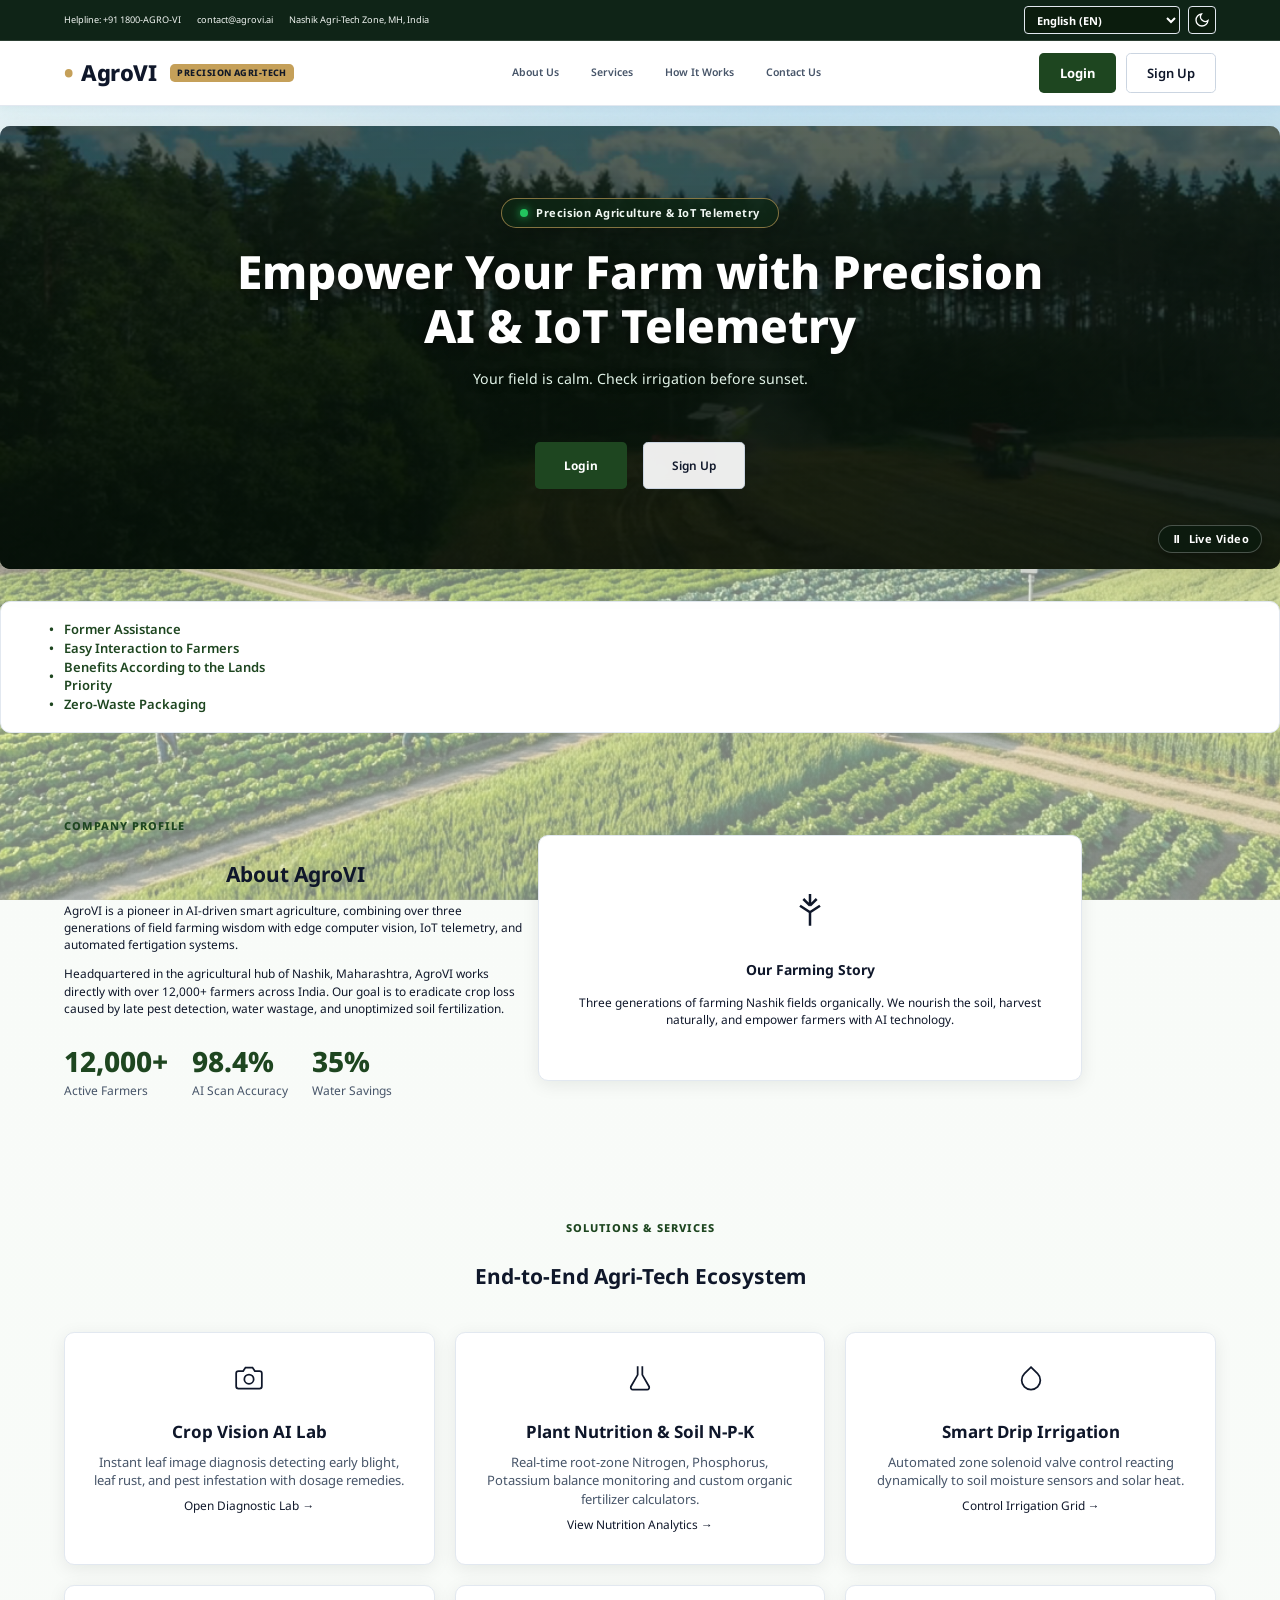
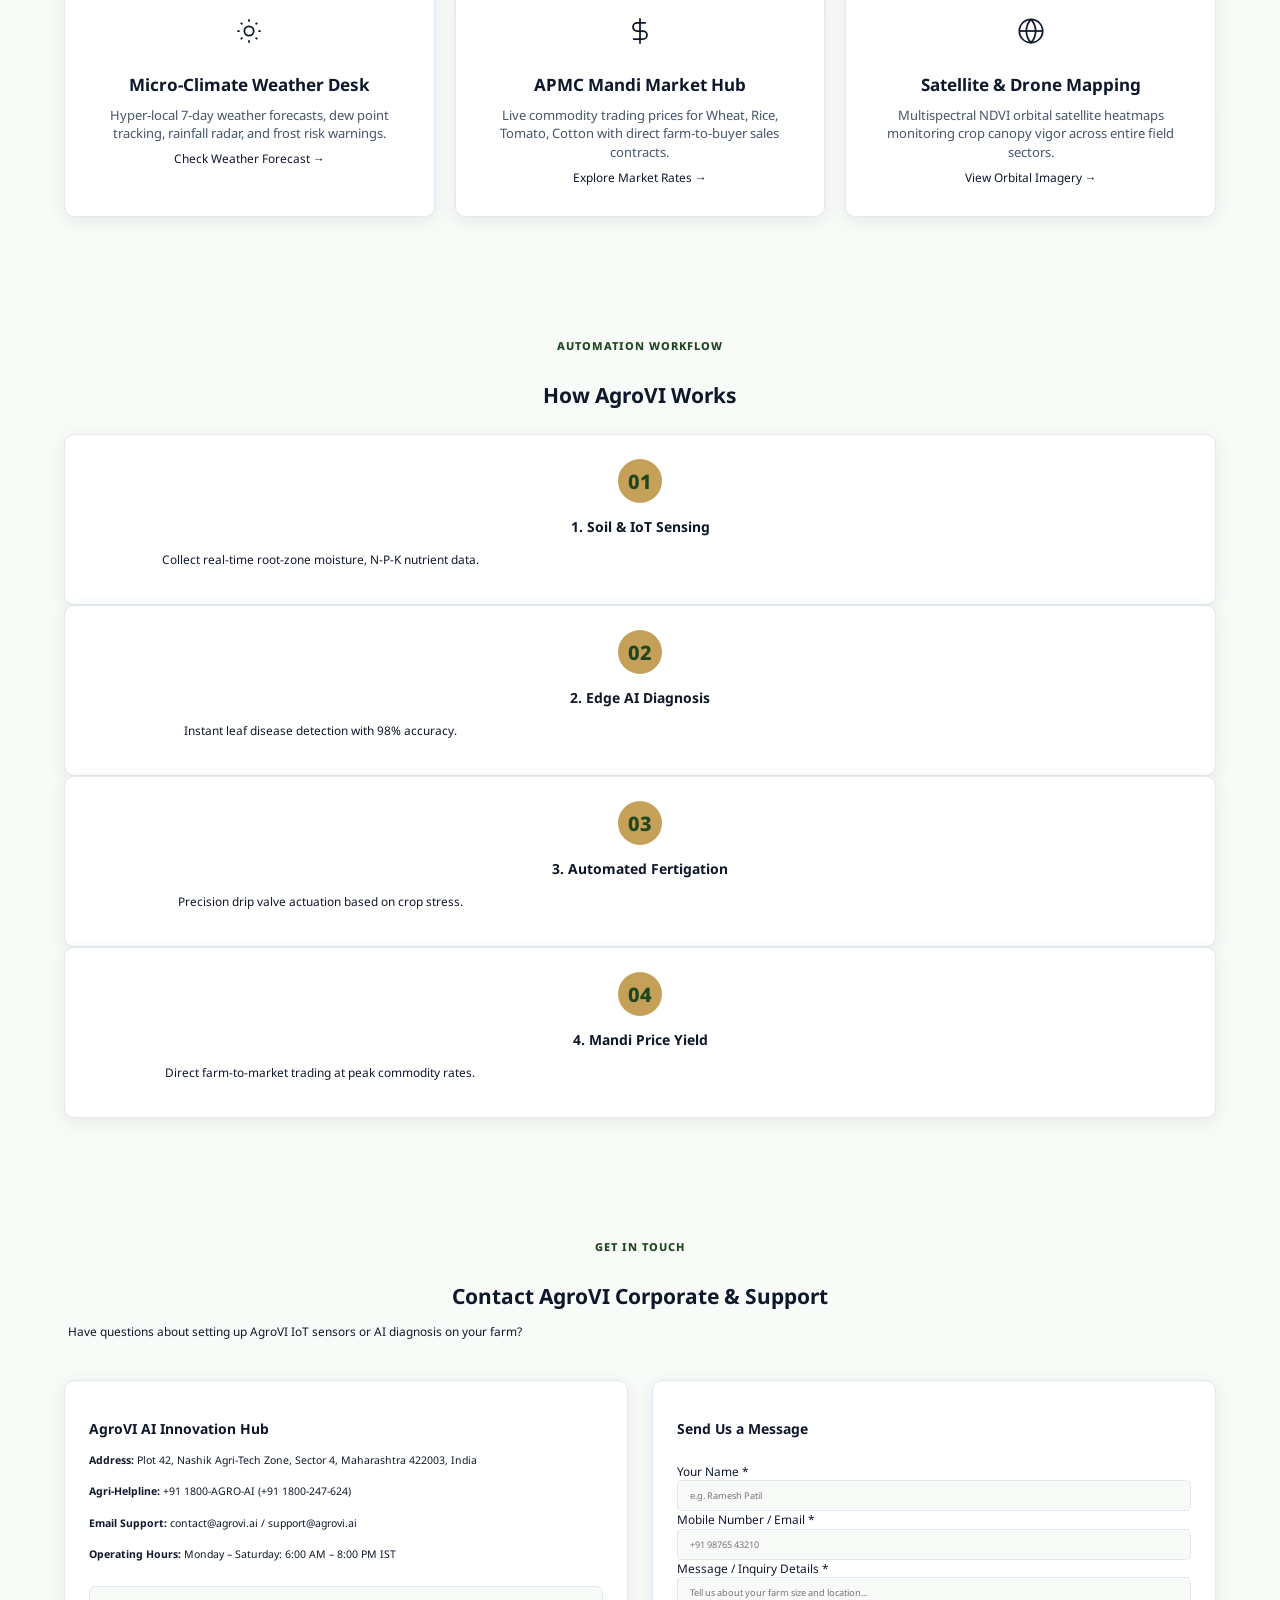
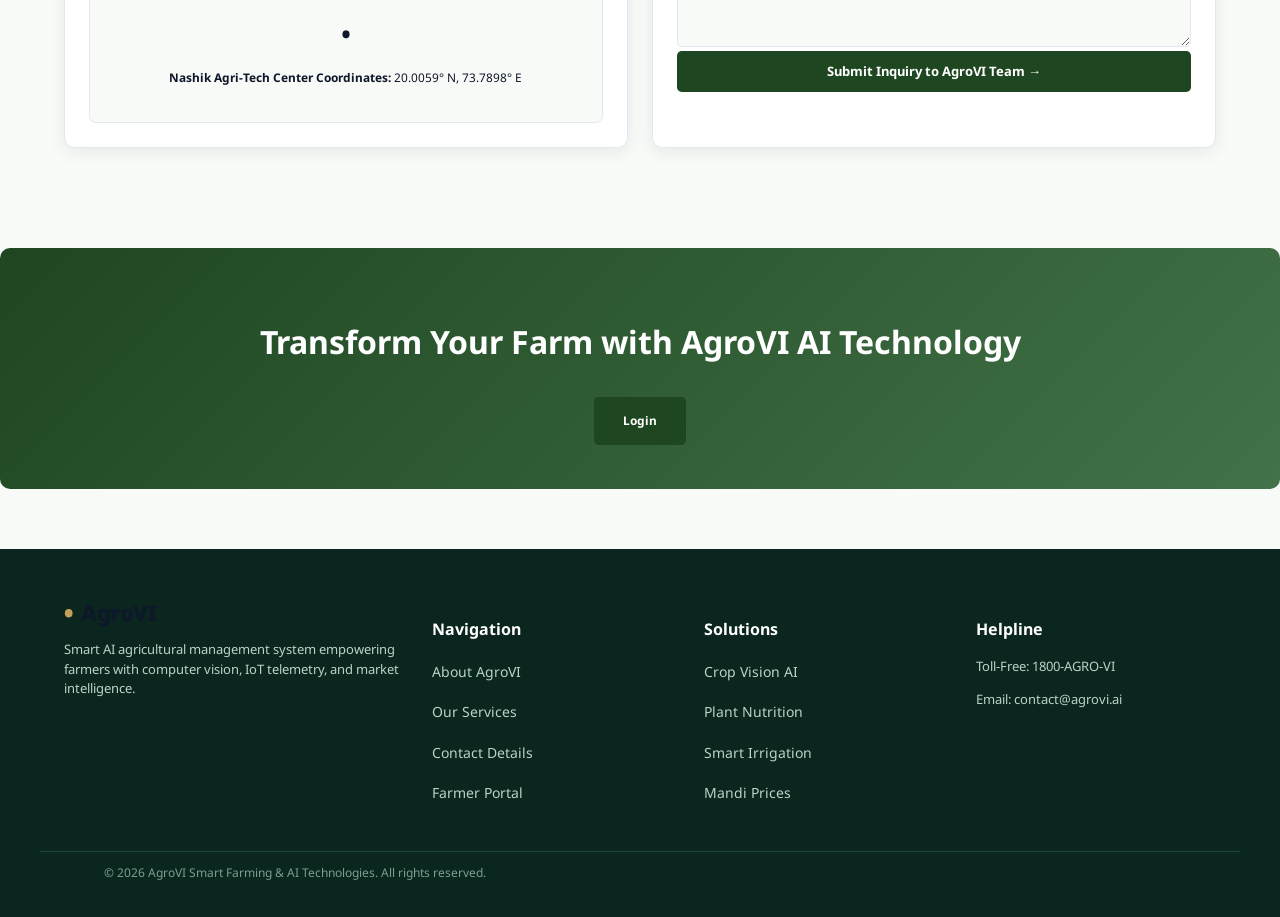
==== commit dbd4063f: "jj" ====
--- a/index.html
+++ b/index.html
@@ -123,8 +123,7 @@
       </div>
       <div class="trust-item"><span class="trust-bullet">•</span><span data-i18n="delivered24h">Easy Interaction to
           Farmers</span></div>
-      <div class="trust-item"><span class="trust-bullet">•</span><span data-i18n="familyFarmed">Benefits According to
-          the Lands</span></div>
+      <div class="trust-item"><span class="trust-bullet">•</span><span data-i18n="familyFarmed">Benefits According to the Lands Priority</span></div>
       <div class="trust-item"><span class="trust-bullet">•</span><span data-i18n="zeroWaste">Zero-Waste Packaging</span>
       </div>
     </div>
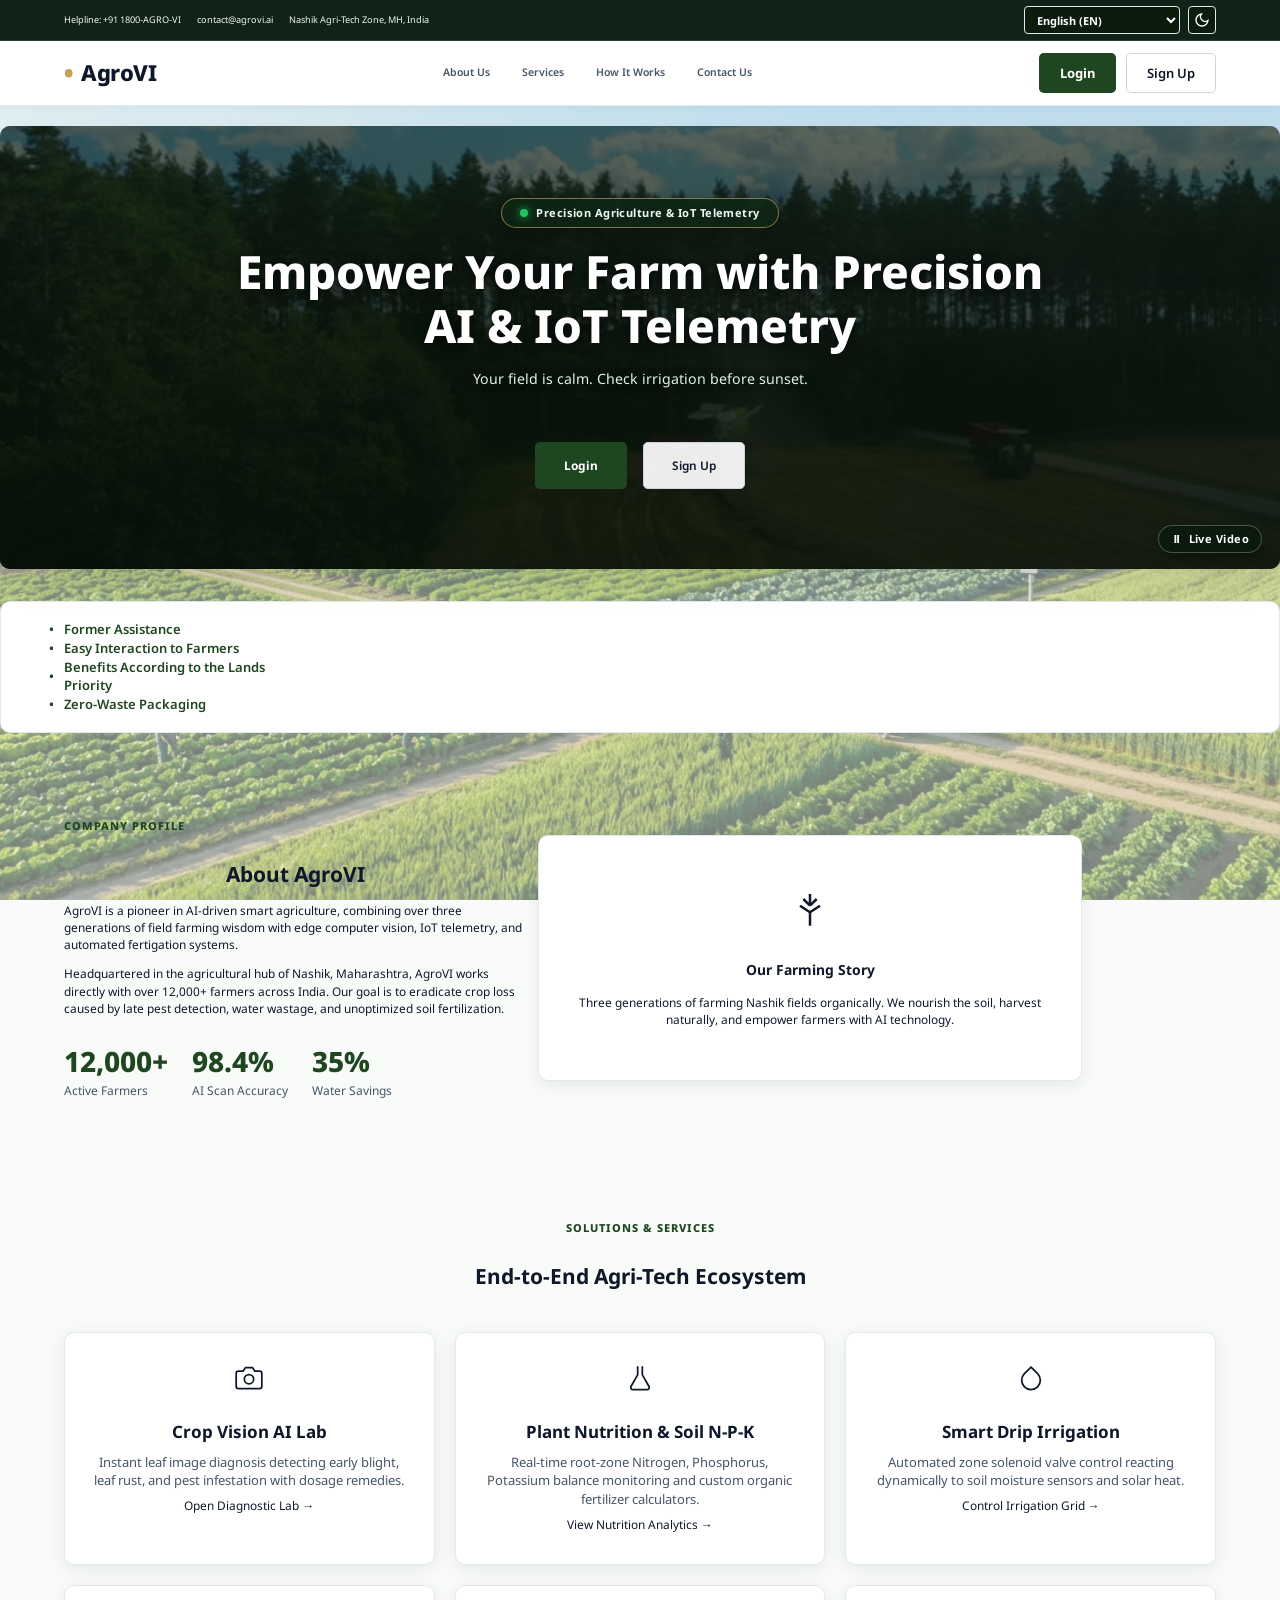
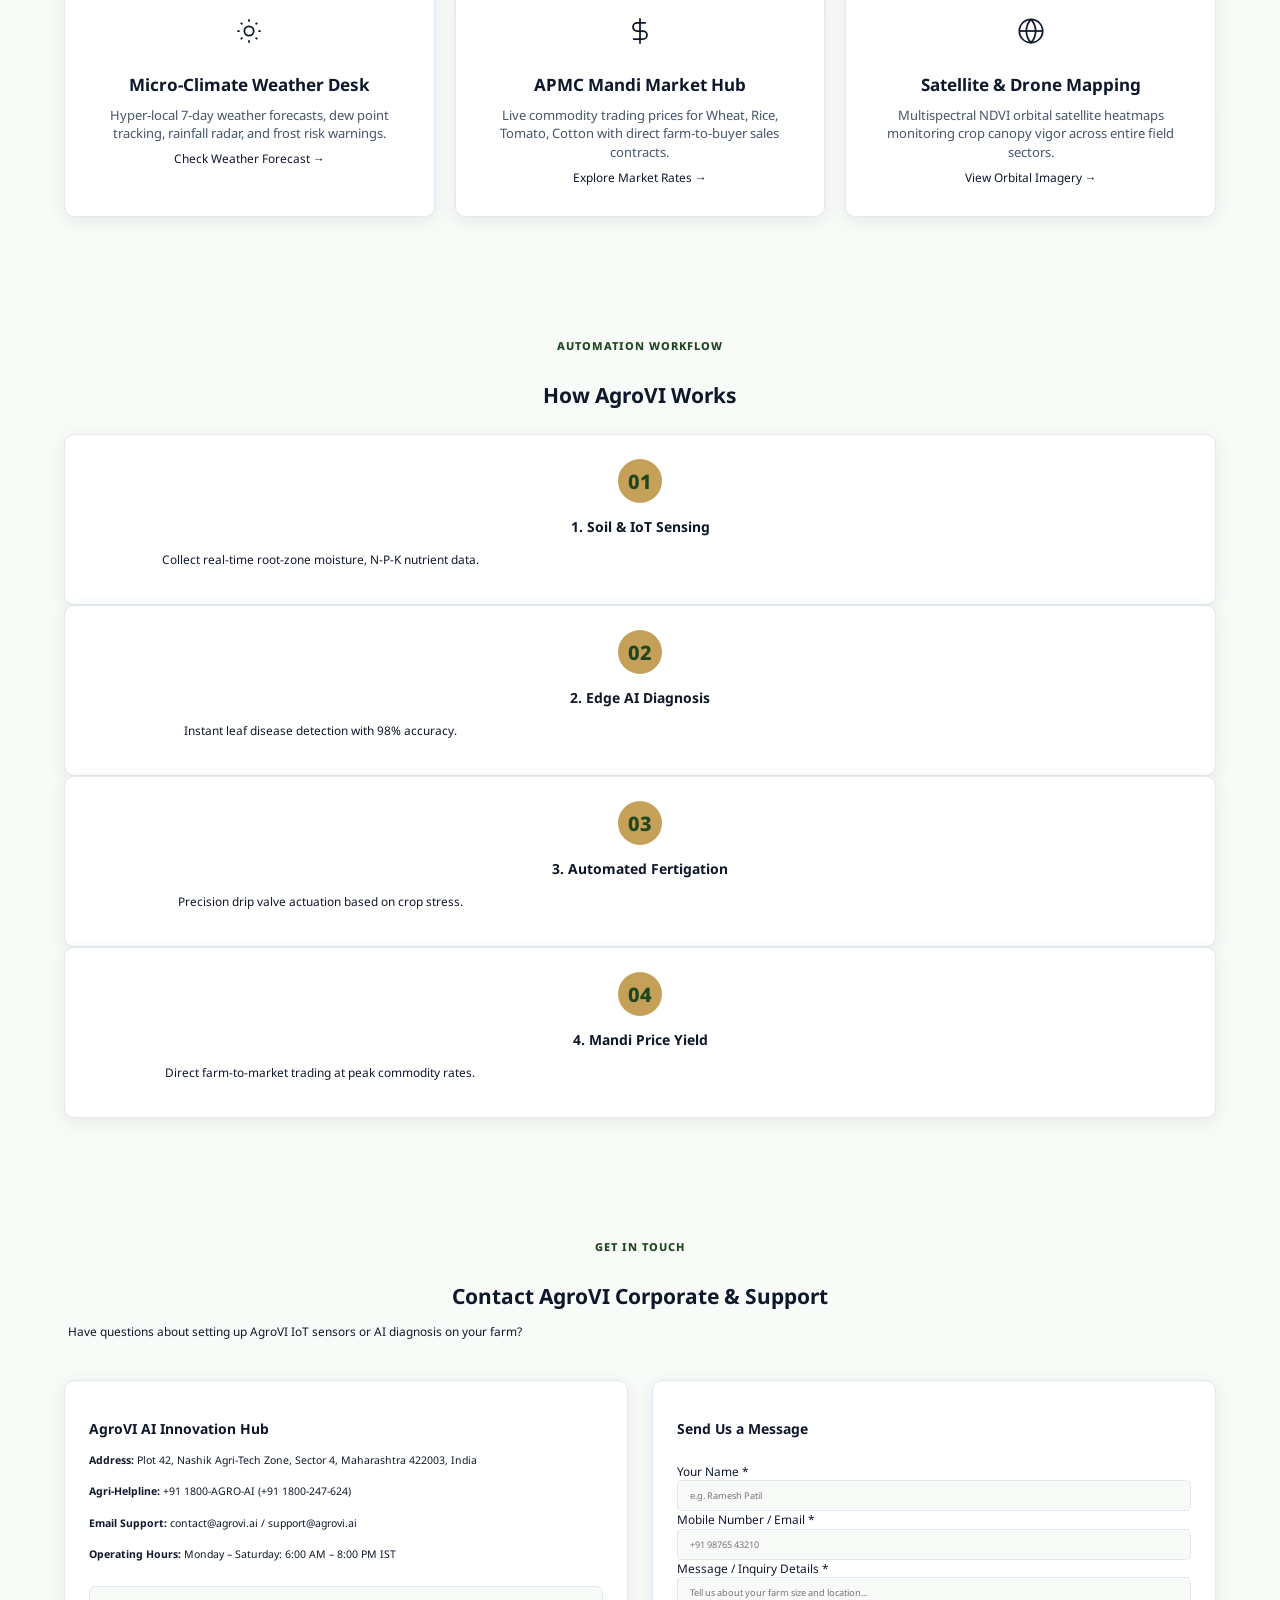
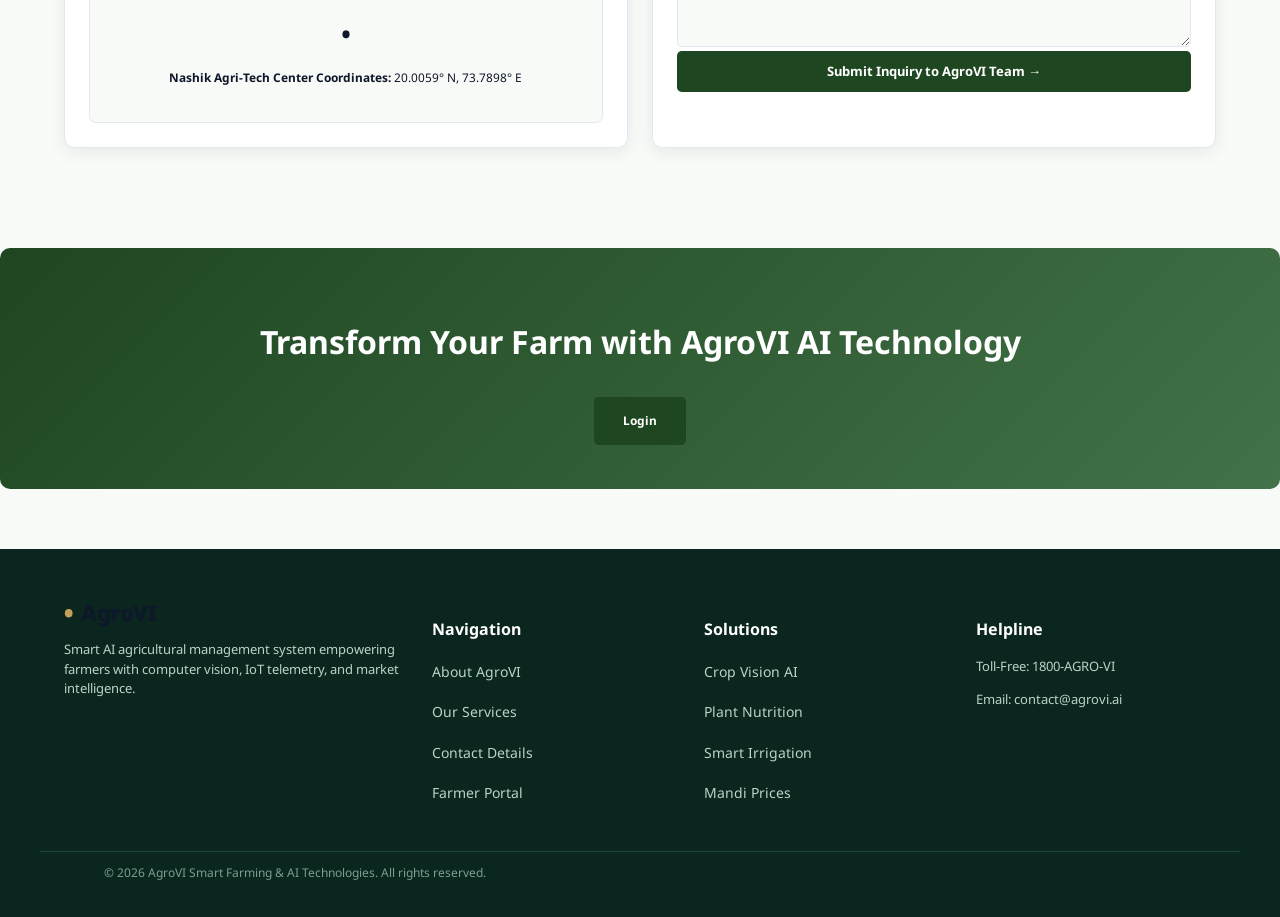
==== commit 49805231: "bakdfni" ====
--- a/index.html
+++ b/index.html
@@ -73,7 +73,7 @@
       <a href="index.html" class="logo">
         <span class="logo-mark" style="color: var(--color-accent); font-weight: 900;">•</span>
         <span class="logo-text">AgroVI</span>
-        <span class="logo-badge">PRECISION AGRI-TECH</span>
+
       </a>
 
       <nav class="nav">
@@ -123,7 +123,8 @@
       </div>
       <div class="trust-item"><span class="trust-bullet">•</span><span data-i18n="delivered24h">Easy Interaction to
           Farmers</span></div>
-      <div class="trust-item"><span class="trust-bullet">•</span><span data-i18n="familyFarmed">Benefits According to the Lands Priority</span></div>
+      <div class="trust-item"><span class="trust-bullet">•</span><span data-i18n="familyFarmed">Benefits According to
+          the Lands Priority</span></div>
       <div class="trust-item"><span class="trust-bullet">•</span><span data-i18n="zeroWaste">Zero-Waste Packaging</span>
       </div>
     </div>
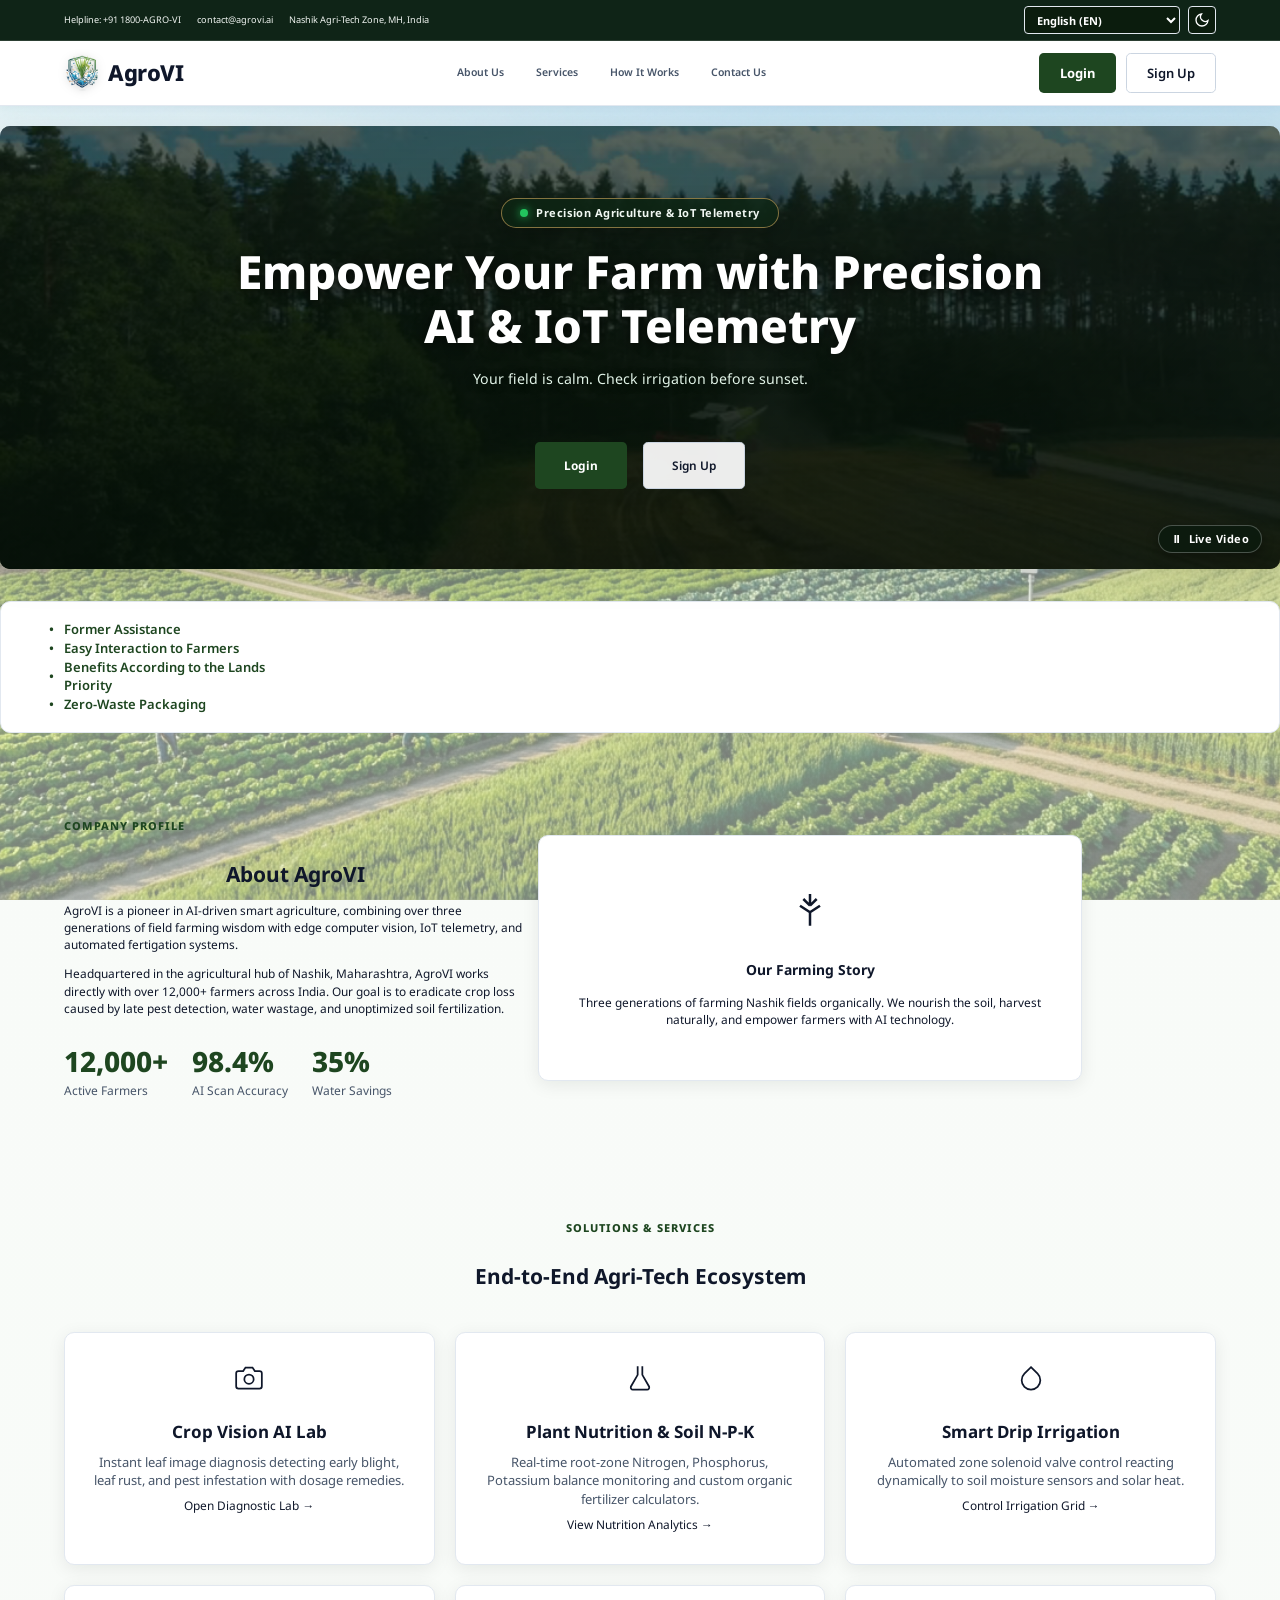
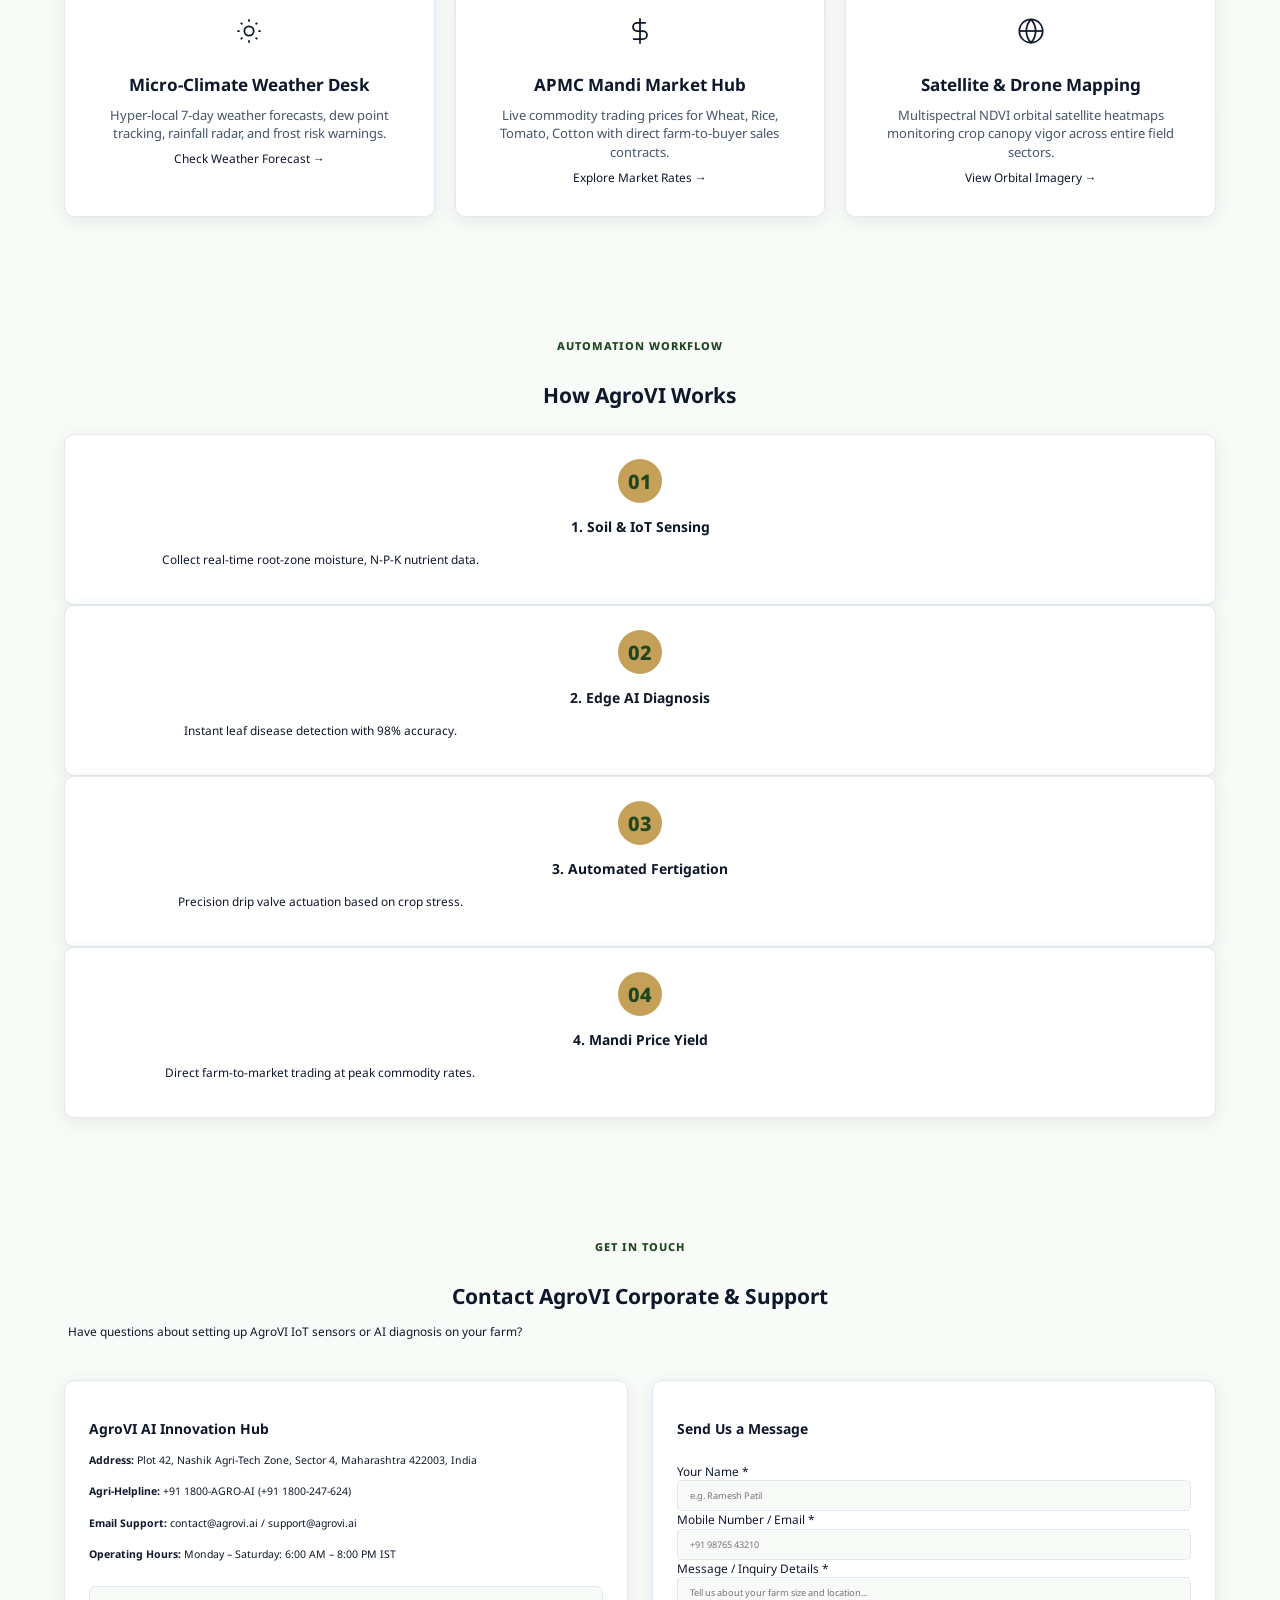
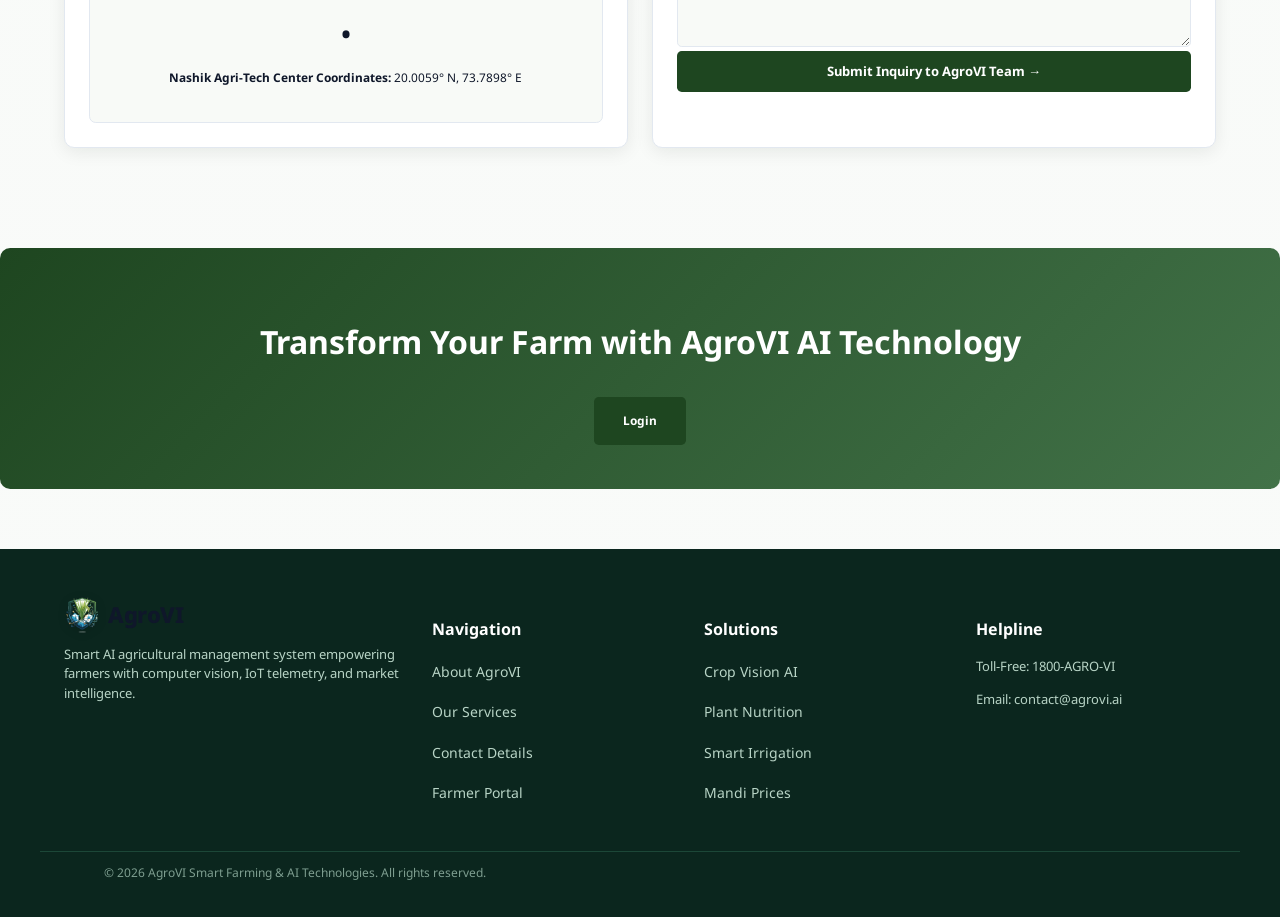
==== commit 5ff2f35c: "feat(branding): Integrate official AgroVI shield emblem logo across navbar, footer, and favicons" ====
--- a/index.html
+++ b/index.html
@@ -11,7 +11,9 @@
   <link
     href="https://fonts.googleapis.com/css2?family=Mukta:wght@500;600;700;800&family=Noto+Sans+Tamil:wght@500;600;700&family=Noto+Sans:wght@400;500;600;700;800&display=swap"
     rel="stylesheet">
-  <link rel="stylesheet" href="styles.css?v=20260923_v4">
+  <link rel="stylesheet" href="styles.css?v=20260924_v6">
+  <link rel="icon" type="image/png" href="favicon.png">
+  <link rel="apple-touch-icon" href="favicon.png">
   <link rel="manifest" href="manifest.json">
 
   <script>
@@ -71,9 +73,8 @@
   <header class="header">
     <div class="header-inner container">
       <a href="index.html" class="logo">
-        <span class="logo-mark" style="color: var(--color-accent); font-weight: 900;">•</span>
+        <img src="logo.png" alt="AgroVI Logo" class="logo-mark-img">
         <span class="logo-text">AgroVI</span>
-
       </a>
 
       <nav class="nav">
@@ -339,7 +340,7 @@
     <div class="container footer-grid">
       <div class="footer-col">
         <a href="index.html" class="logo">
-          <span class="logo-mark" style="color: var(--color-accent); font-weight: 900;">•</span>
+          <img src="logo.png" alt="AgroVI Logo" class="logo-mark-img">
           <span class="logo-text">AgroVI</span>
         </a>
         <p class="margin-top-sm">Smart AI agricultural management system empowering farmers with computer vision, IoT
--- a/styles.css
+++ b/styles.css
@@ -812,11 +812,26 @@
 .logo {
   display: inline-flex;
   align-items: center;
-  gap: 6px;
+  gap: 10px;
   text-decoration: none;
   font-weight: 800;
   font-size: 1.35rem;
   color: var(--color-text-main);
+}
+
+.logo-mark-img {
+  width: 36px;
+  height: 36px;
+  object-fit: contain;
+  display: inline-block;
+  flex-shrink: 0;
+  vertical-align: middle;
+  filter: drop-shadow(0 2px 5px rgba(0, 0, 0, 0.18));
+  transition: transform 0.25s cubic-bezier(0.34, 1.56, 0.64, 1);
+}
+
+.logo:hover .logo-mark-img {
+  transform: scale(1.12) rotate(-4deg);
 }
 
 .logo-mark {
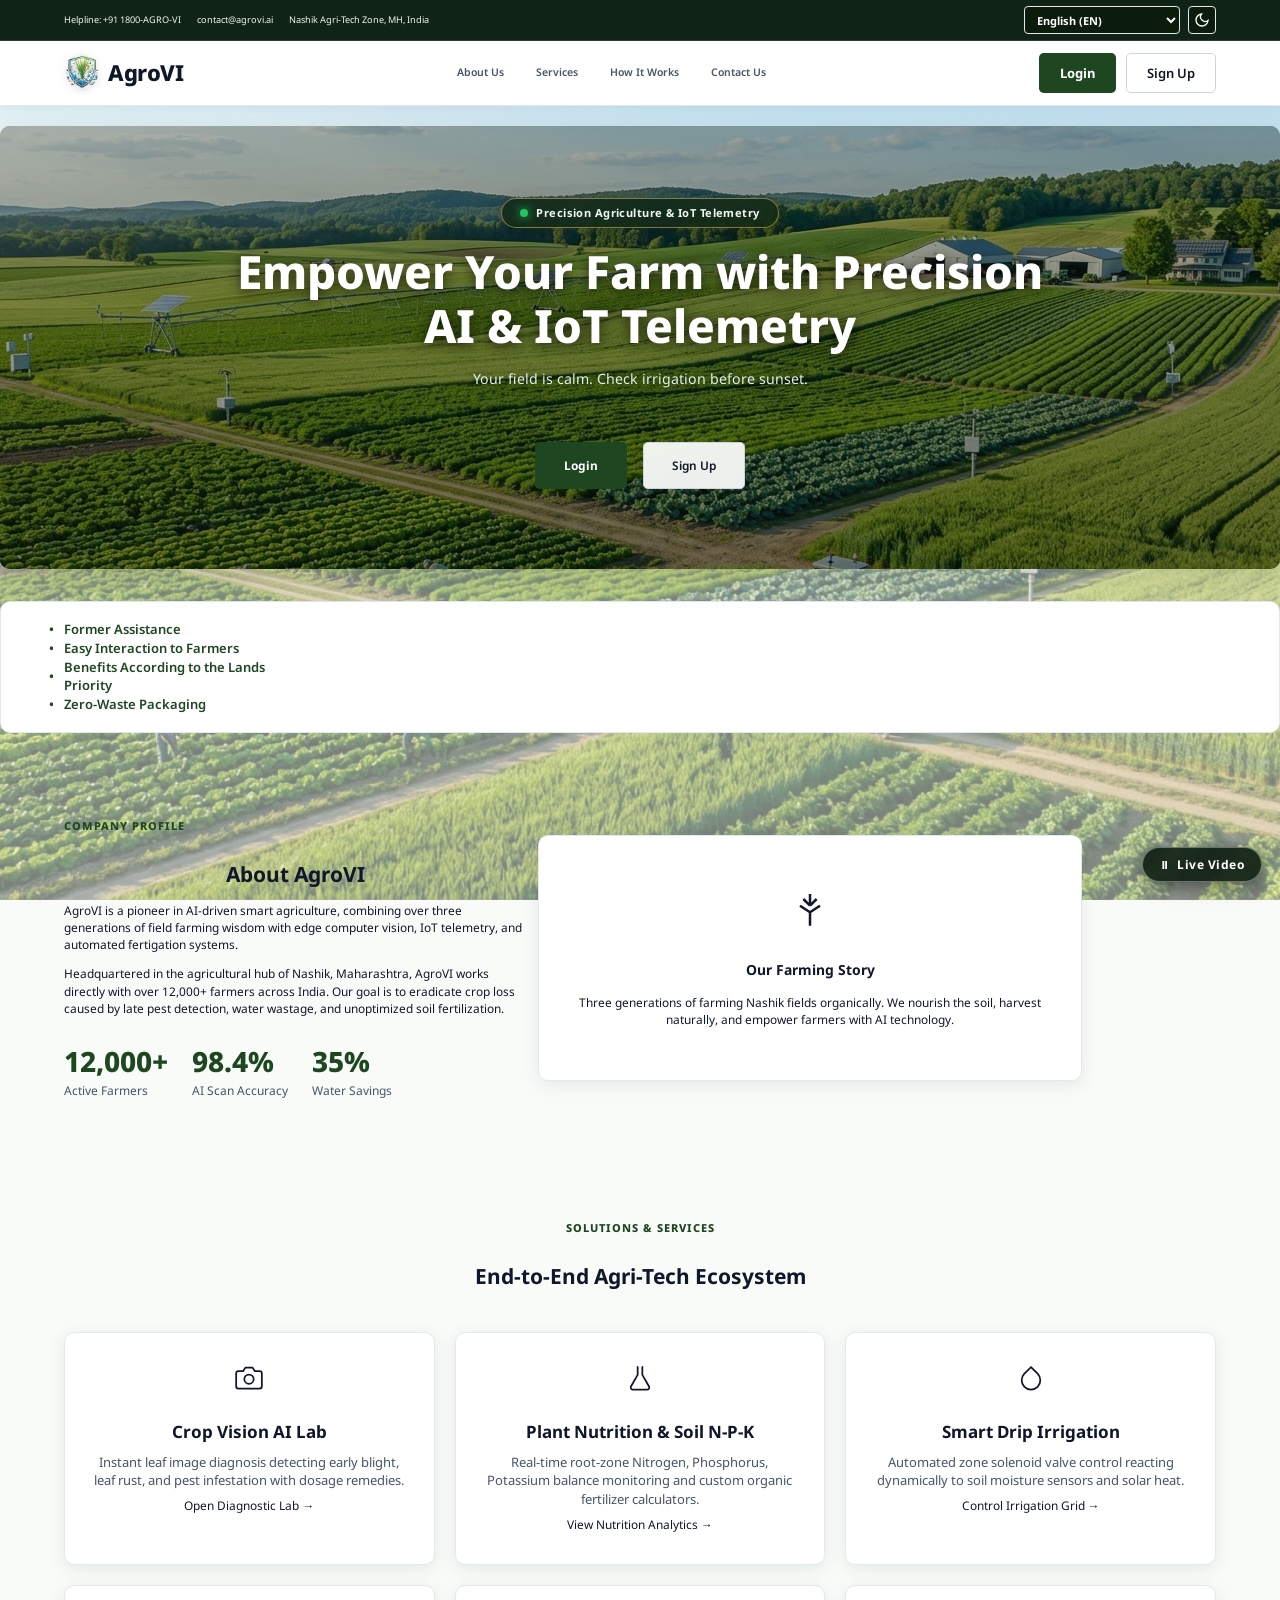
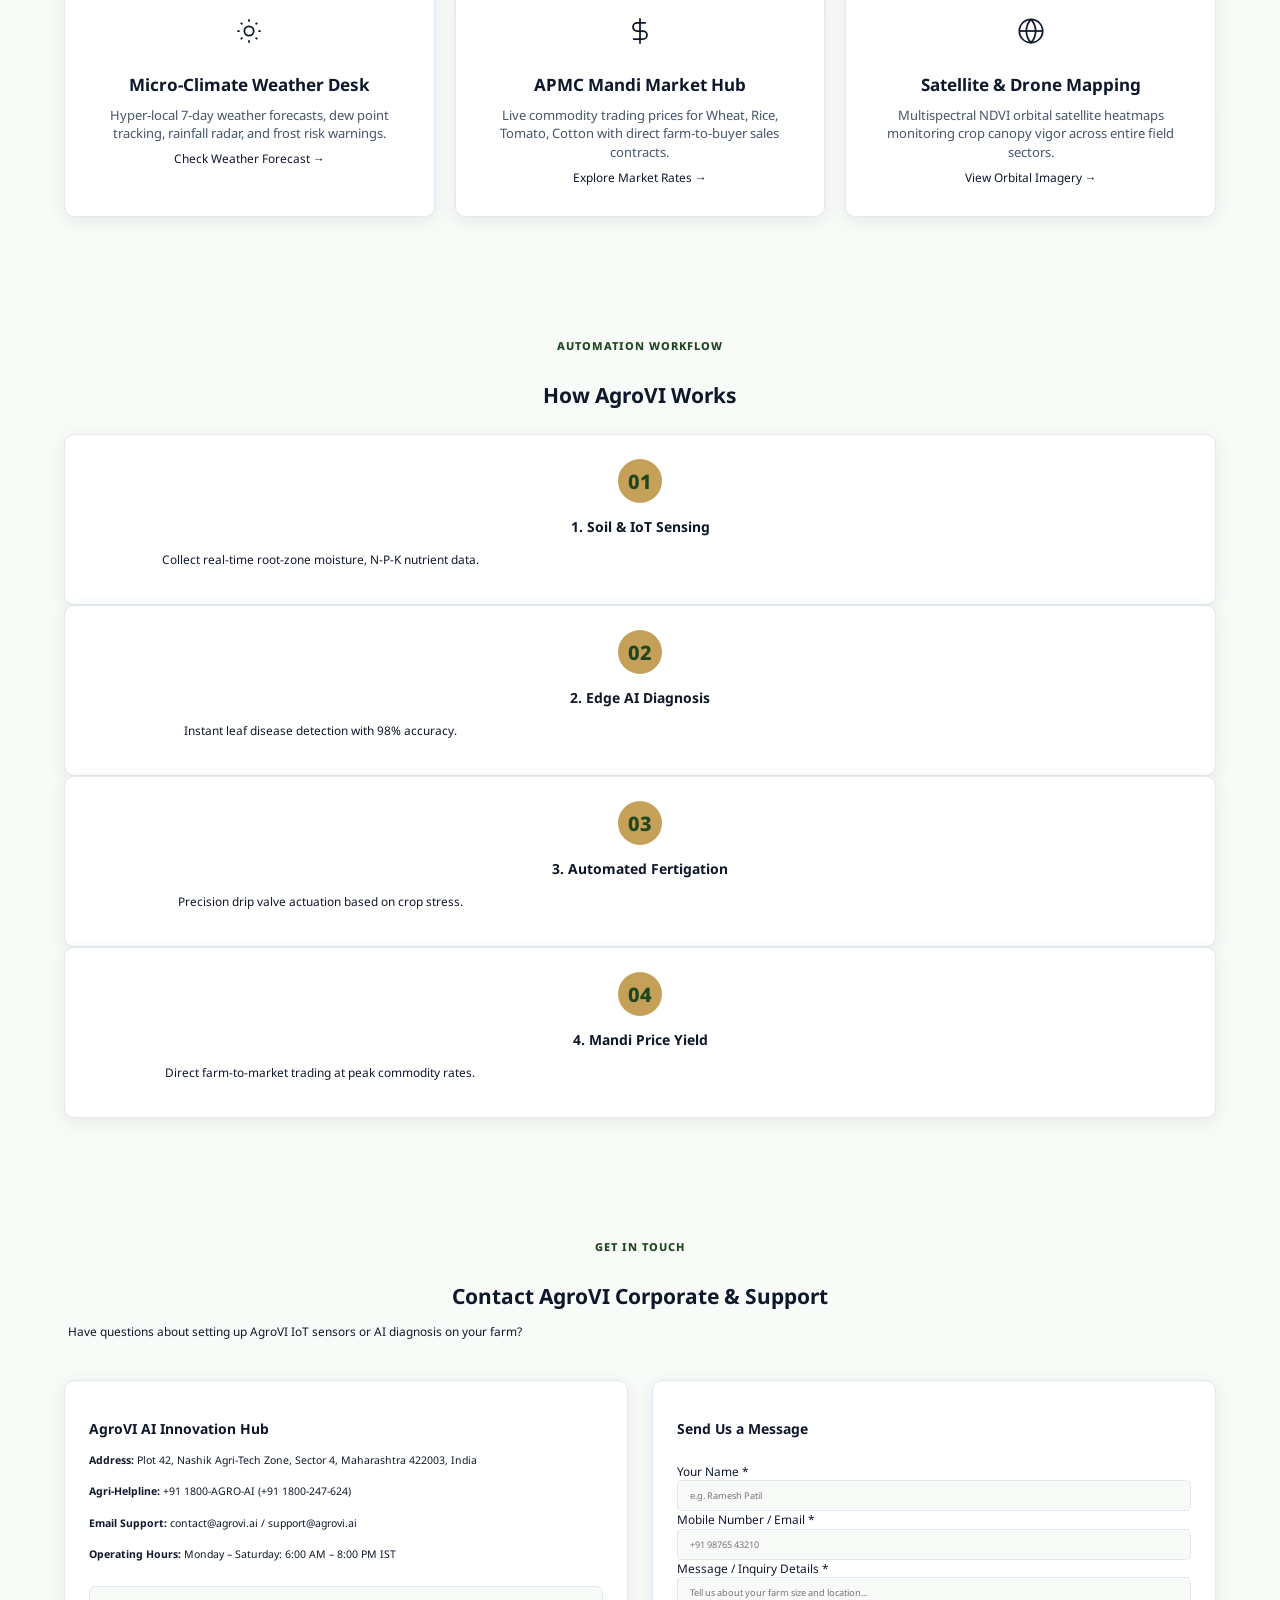
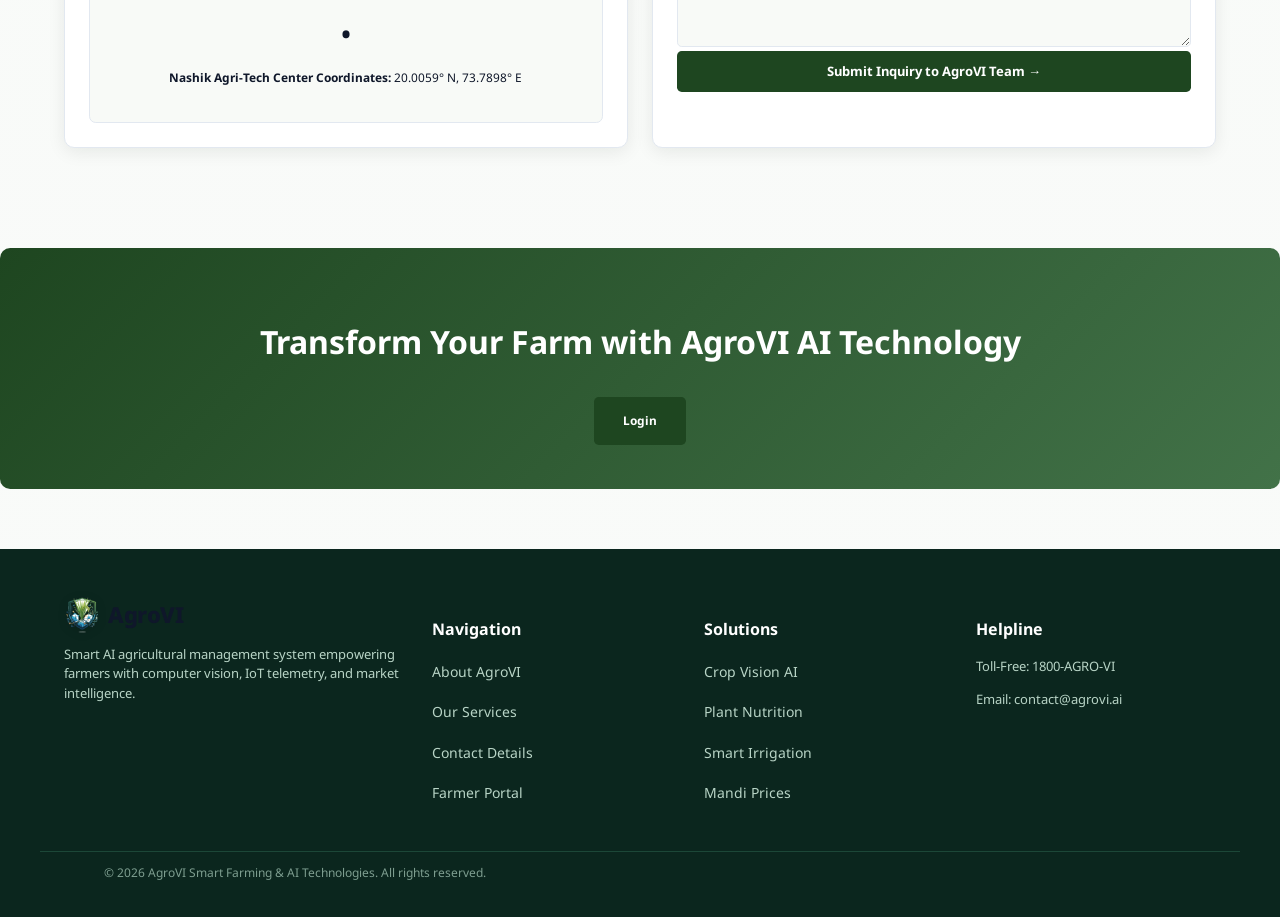
==== commit 30857d6c: "fix(video): Enable multi-threaded streaming, fast-start MP4 priority, and Brave/Chromium autoplay re" ====
--- a/index.html
+++ b/index.html
@@ -94,8 +94,8 @@
   <!-- Hero Section with Background Drone Video -->
   <section class="hero hero-public">
     <video class="hero-bg-video" id="hero-bg-video" autoplay muted loop playsinline poster="farm-bg.jpg">
+      <source src="videos/farm-drone-bg.mp4" type="video/mp4">
       <source src="videos/farm-drone-bg.webm" type="video/webm">
-      <source src="videos/farm-drone-bg.mp4" type="video/mp4">
     </video>
     <div class="hero-video-overlay"></div>
     <div class="container hero-content text-center">
@@ -110,7 +110,7 @@
     </div>
 
     <!-- Floating Video Control Button -->
-    <button id="hero-video-toggle" class="hero-video-ctrl-btn" aria-label="Pause background video"
+    <button id="hero-video-toggle" class="floating-video-ctrl-btn" aria-label="Pause background video"
       title="Pause or Play Drone Video">
       <span class="video-ctrl-icon" id="video-ctrl-icon">⏸</span>
       <span class="video-ctrl-label" id="video-ctrl-label">Live Video</span>
@@ -393,28 +393,70 @@
         });
       }
 
-      // Background Drone Video Play/Pause Controller
+      // Background Drone Video Play/Pause Controller with Brave/Chromium Autoplay Resilience
       const bgVideo = document.getElementById('hero-bg-video');
       const videoToggleBtn = document.getElementById('hero-video-toggle');
       const videoCtrlIcon = document.getElementById('video-ctrl-icon');
       const videoCtrlLabel = document.getElementById('video-ctrl-label');
 
-      if (bgVideo && videoToggleBtn) {
-        videoToggleBtn.addEventListener('click', () => {
-          if (bgVideo.paused) {
-            bgVideo.play();
-            if (videoCtrlIcon) videoCtrlIcon.textContent = '⏸';
-            if (videoCtrlLabel) videoCtrlLabel.textContent = 'Live Video';
-            videoToggleBtn.setAttribute('aria-label', 'Pause background video');
-            showToast('Field drone video playing');
-          } else {
-            bgVideo.pause();
-            if (videoCtrlIcon) videoCtrlIcon.textContent = '▶';
-            if (videoCtrlLabel) videoCtrlLabel.textContent = 'Paused';
-            videoToggleBtn.setAttribute('aria-label', 'Play background video');
-            showToast('Background video paused');
+      if (bgVideo) {
+        bgVideo.muted = true;
+        bgVideo.defaultMuted = true;
+        bgVideo.playsInline = true;
+
+        const updateBtn = (playing) => {
+          if (videoCtrlIcon) videoCtrlIcon.textContent = playing ? '⏸' : '▶';
+          if (videoCtrlLabel) videoCtrlLabel.textContent = playing ? 'Live Video' : 'Play Drone';
+          if (videoToggleBtn) {
+            videoToggleBtn.setAttribute('aria-label', playing ? 'Pause background video' : 'Play background video');
+            videoToggleBtn.title = playing ? 'Pause Drone Video' : 'Play Drone Video';
           }
+        };
+
+        bgVideo.addEventListener('play', () => updateBtn(true));
+        bgVideo.addEventListener('pause', () => updateBtn(false));
+
+        const attemptPlay = () => {
+          bgVideo.muted = true;
+          const p = bgVideo.play();
+          if (p !== undefined) {
+            p.then(() => {
+              updateBtn(true);
+            }).catch(() => {
+              // Browser policy (e.g. Brave Shields) blocked unprompted autoplay
+              updateBtn(false);
+              const unlockAutoplay = () => {
+                bgVideo.muted = true;
+                bgVideo.play().then(() => updateBtn(true)).catch(() => {});
+                ['pointerdown', 'touchstart', 'click', 'scroll', 'keydown'].forEach(evt => {
+                  window.removeEventListener(evt, unlockAutoplay);
+                });
+              };
+              ['pointerdown', 'touchstart', 'click', 'scroll', 'keydown'].forEach(evt => {
+                window.addEventListener(evt, unlockAutoplay, { once: true, passive: true });
+              });
+            });
+          }
+        };
+
+        attemptPlay();
+        window.addEventListener('load', () => {
+          if (bgVideo.paused) attemptPlay();
         });
+
+        if (videoToggleBtn) {
+          videoToggleBtn.addEventListener('click', (e) => {
+            e.stopPropagation();
+            if (bgVideo.paused) {
+              bgVideo.play().then(() => {
+                showToast('Field drone video playing');
+              }).catch(() => {});
+            } else {
+              bgVideo.pause();
+              showToast('Background video paused');
+            }
+          });
+        }
       }
     });
   </script>
--- a/styles.css
+++ b/styles.css
@@ -428,7 +428,7 @@
   transform: translate(-50%, -50%);
   z-index: 1;
   pointer-events: none;
-  opacity: 0.92;
+  opacity: 1;
   transition: opacity 0.4s ease;
 }
 
@@ -436,7 +436,7 @@
 .hero-video-overlay {
   position: absolute;
   inset: 0;
-  background: linear-gradient(180deg, rgba(8, 24, 12, 0.65) 0%, rgba(6, 18, 9, 0.84) 100%);
+  background: linear-gradient(180deg, rgba(8, 24, 12, 0.35) 0%, rgba(6, 18, 9, 0.52) 100%);
   z-index: 2;
   pointer-events: none;
 }
@@ -612,7 +612,8 @@
 }
 
 /* Floating Interactive Video Playback Control (Global Multi-Page) */
-.floating-video-ctrl-btn {
+.floating-video-ctrl-btn,
+.hero-video-ctrl-btn {
   position: fixed;
   bottom: 18px;
   right: 18px;
@@ -620,31 +621,33 @@
   display: inline-flex;
   align-items: center;
   gap: 7px;
-  background: rgba(10, 26, 14, 0.82);
+  background: rgba(10, 26, 14, 0.88);
   backdrop-filter: blur(10px);
   -webkit-backdrop-filter: blur(10px);
-  border: 1px solid rgba(255, 255, 255, 0.3);
+  border: 1px solid rgba(255, 255, 255, 0.35);
   color: #ffffff;
-  padding: 6px 14px;
+  padding: 8px 16px;
   border-radius: var(--radius-full);
-  font-size: 11px;
+  font-size: 12px;
   font-weight: 700;
   letter-spacing: 0.04em;
   cursor: pointer;
   transition: all 0.25s cubic-bezier(0.4, 0, 0.2, 1);
-  box-shadow: 0 4px 18px rgba(0, 0, 0, 0.38);
+  box-shadow: 0 4px 18px rgba(0, 0, 0, 0.45);
   min-height: auto !important;
 }
 
-.floating-video-ctrl-btn:hover {
-  background: rgba(22, 58, 28, 0.95);
+.floating-video-ctrl-btn:hover,
+.hero-video-ctrl-btn:hover {
+  background: rgba(22, 58, 28, 0.98);
   border-color: var(--color-accent);
   color: var(--color-accent);
-  transform: translateY(-2px) scale(1.03);
-  box-shadow: 0 6px 22px rgba(0, 0, 0, 0.45);
-}
-
-.floating-video-ctrl-btn:active {
+  transform: translateY(-2px) scale(1.04);
+  box-shadow: 0 6px 22px rgba(0, 0, 0, 0.55);
+}
+
+.floating-video-ctrl-btn:active,
+.hero-video-ctrl-btn:active {
   transform: translateY(0) scale(0.98);
 }
 
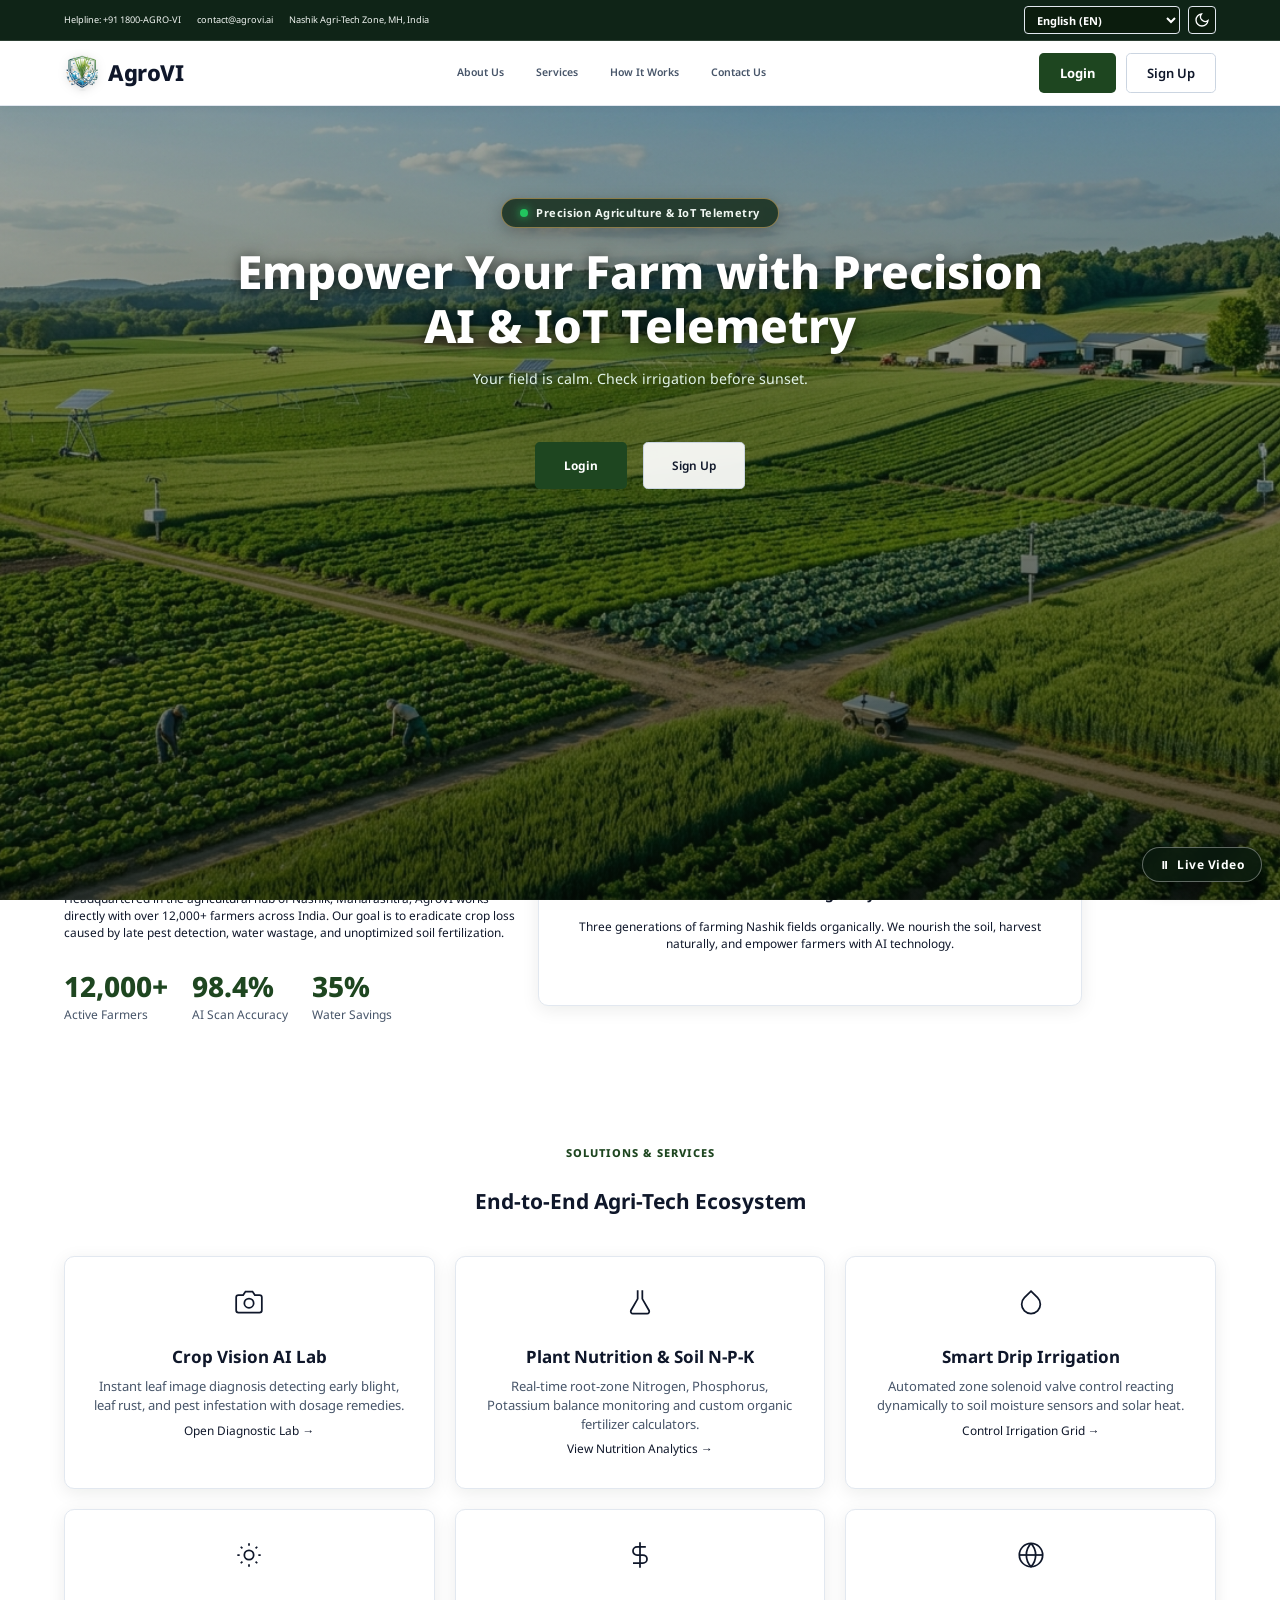
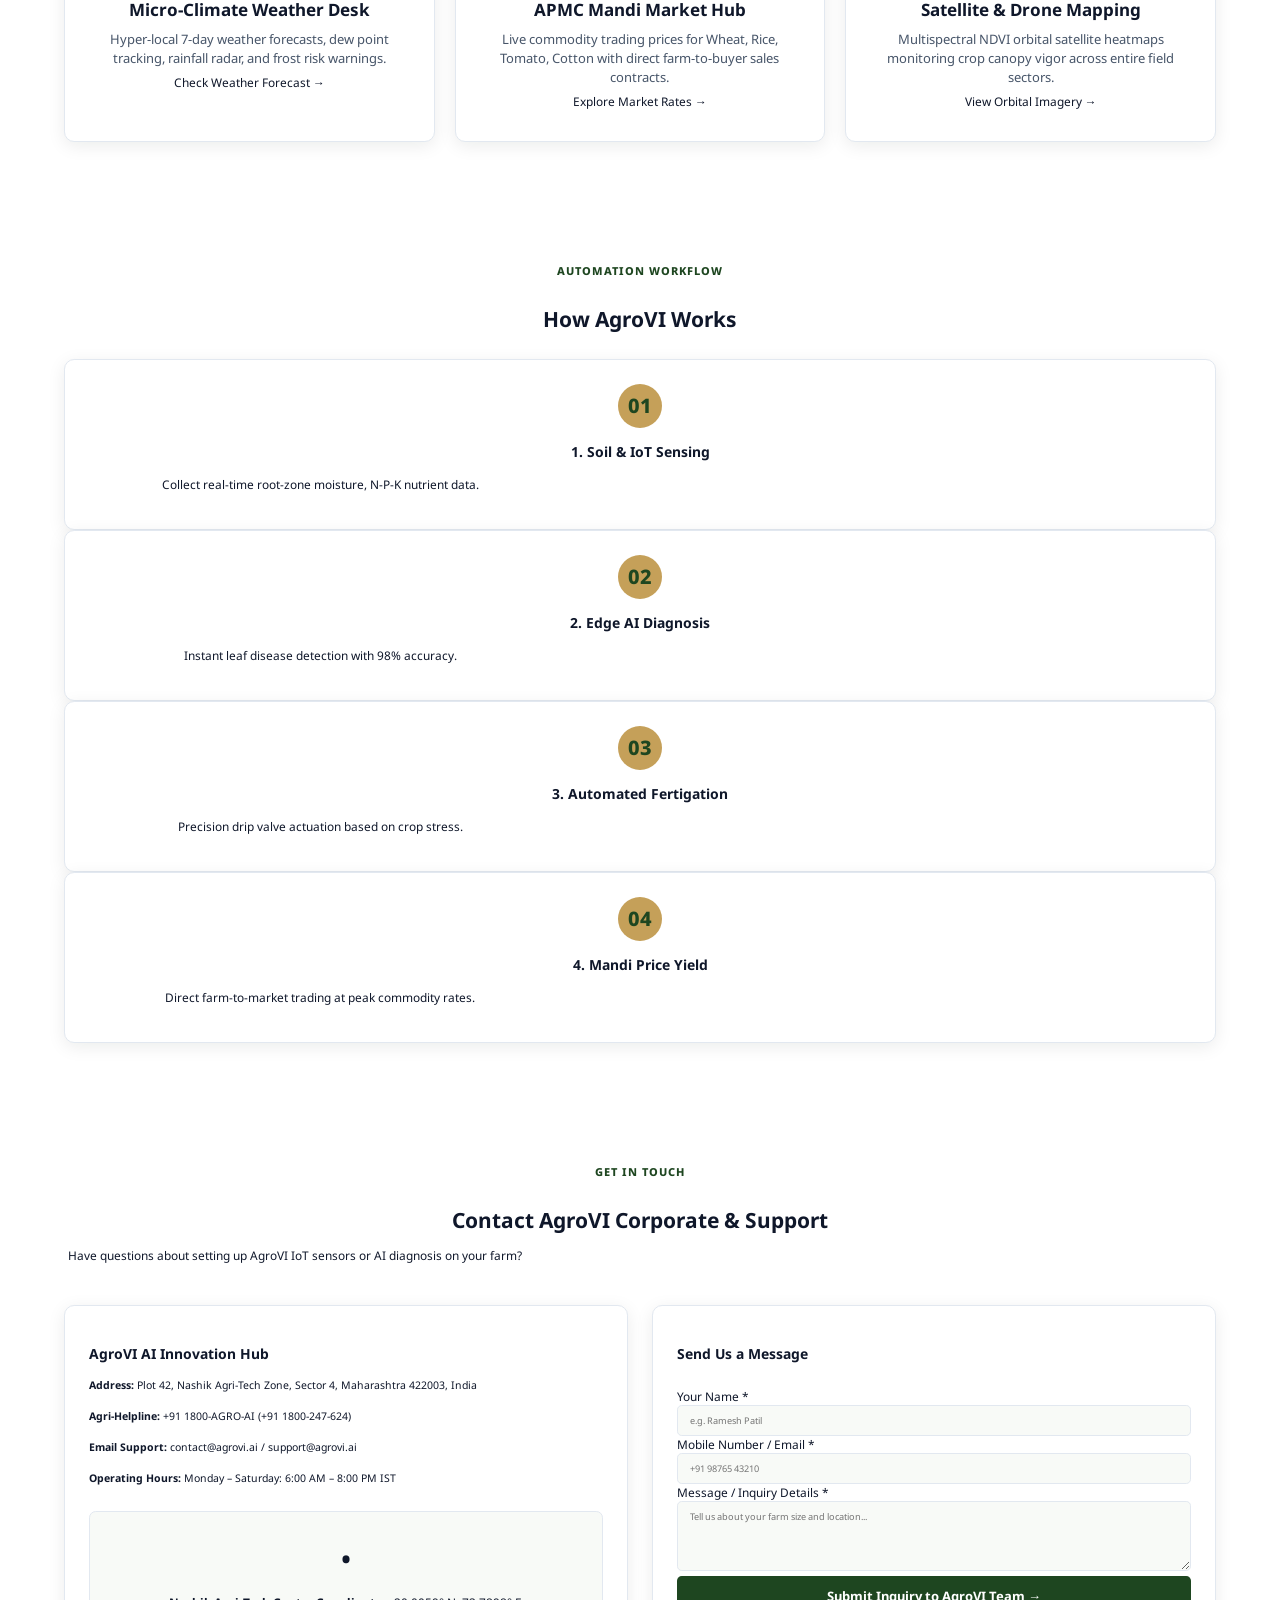
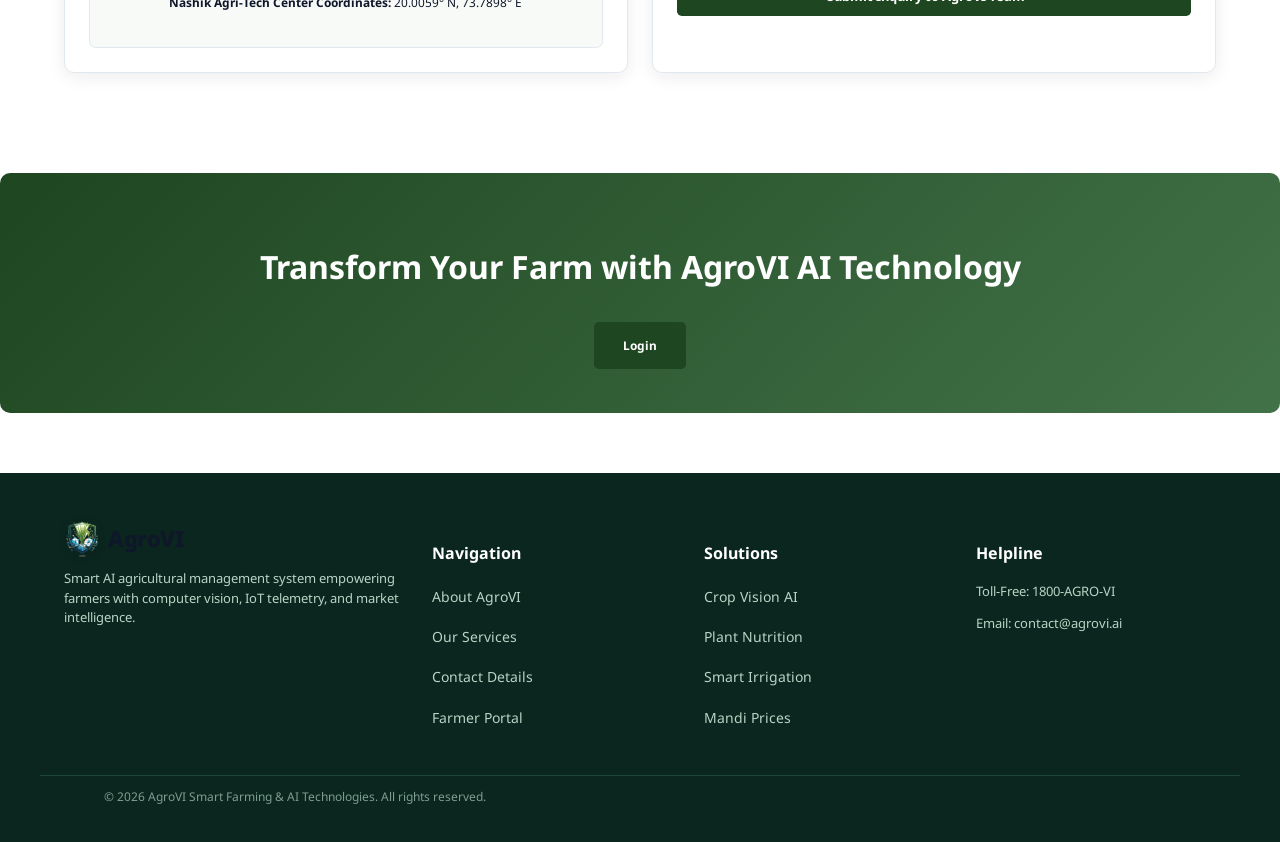
==== commit 71aca738: "feat(ux): Establish full-page background video container on index and responsive trust strip" ====
--- a/index.html
+++ b/index.html
@@ -11,7 +11,7 @@
   <link
     href="https://fonts.googleapis.com/css2?family=Mukta:wght@500;600;700;800&family=Noto+Sans+Tamil:wght@500;600;700&family=Noto+Sans:wght@400;500;600;700;800&display=swap"
     rel="stylesheet">
-  <link rel="stylesheet" href="styles.css?v=20260924_v6">
+  <link rel="stylesheet" href="styles.css?v=20260925_v2">
   <link rel="icon" type="image/png" href="favicon.png">
   <link rel="apple-touch-icon" href="favicon.png">
   <link rel="manifest" href="manifest.json">
@@ -29,6 +29,22 @@
 </head>
 
 <body class="public-page-body">
+
+  <!-- Cinematic Aerial Drone Crop Scan Video across Entire Landing Page -->
+  <div class="page-video-bg-container">
+    <video class="page-bg-video" id="hero-bg-video" autoplay muted loop playsinline poster="farm-bg.jpg">
+      <source src="videos/farm-drone-bg.mp4" type="video/mp4">
+      <source src="videos/farm-drone-bg.webm" type="video/webm">
+    </video>
+    <div class="page-video-overlay index-video-overlay"></div>
+  </div>
+
+  <!-- Floating Video Control Button (Fixed Bottom-Right) -->
+  <button id="hero-video-toggle" class="floating-video-ctrl-btn" aria-label="Pause background video"
+    title="Pause or Play Drone Video">
+    <span class="video-ctrl-icon" id="video-ctrl-icon">⏸</span>
+    <span class="video-ctrl-label" id="video-ctrl-label">Live Video</span>
+  </button>
 
   <!-- Top Utility Bar -->
   <div class="top-bar">
@@ -92,12 +108,7 @@
   </header>
 
   <!-- Hero Section with Background Drone Video -->
-  <section class="hero hero-public">
-    <video class="hero-bg-video" id="hero-bg-video" autoplay muted loop playsinline poster="farm-bg.jpg">
-      <source src="videos/farm-drone-bg.mp4" type="video/mp4">
-      <source src="videos/farm-drone-bg.webm" type="video/webm">
-    </video>
-    <div class="hero-video-overlay"></div>
+  <section class ="hero hero-public">
     <div class="container hero-content text-center">
       <span class="pill-badge">Precision Agriculture & IoT Telemetry</span>
       <h1 class="hero-title">Empower Your Farm with Precision AI & IoT Telemetry</h1>
@@ -108,13 +119,6 @@
         <a href="login.html?tab=register" class="btn btn-secondary btn-large" data-i18n="signUpBtn">Sign Up Now</a>
       </div>
     </div>
-
-    <!-- Floating Video Control Button -->
-    <button id="hero-video-toggle" class="floating-video-ctrl-btn" aria-label="Pause background video"
-      title="Pause or Play Drone Video">
-      <span class="video-ctrl-icon" id="video-ctrl-icon">⏸</span>
-      <span class="video-ctrl-label" id="video-ctrl-label">Live Video</span>
-    </button>
   </section>
 
   <!-- Trust Strip -->
@@ -415,6 +419,9 @@
 
         bgVideo.addEventListener('play', () => updateBtn(true));
         bgVideo.addEventListener('pause', () => updateBtn(false));
+        bgVideo.addEventListener('canplay', () => {
+          if (bgVideo.paused) attemptPlay();
+        });
 
         const attemptPlay = () => {
           bgVideo.muted = true;
@@ -423,21 +430,24 @@
             p.then(() => {
               updateBtn(true);
             }).catch(() => {
-              // Browser policy (e.g. Brave Shields) blocked unprompted autoplay
               updateBtn(false);
-              const unlockAutoplay = () => {
-                bgVideo.muted = true;
-                bgVideo.play().then(() => updateBtn(true)).catch(() => {});
-                ['pointerdown', 'touchstart', 'click', 'scroll', 'keydown'].forEach(evt => {
-                  window.removeEventListener(evt, unlockAutoplay);
-                });
-              };
-              ['pointerdown', 'touchstart', 'click', 'scroll', 'keydown'].forEach(evt => {
-                window.addEventListener(evt, unlockAutoplay, { once: true, passive: true });
-              });
             });
           }
         };
+
+        // Universal interaction unlocker for strict autoplay blockers (e.g. Brave Shields)
+        const unlockAutoplay = () => {
+          if (bgVideo.paused) {
+            bgVideo.muted = true;
+            bgVideo.play().then(() => updateBtn(true)).catch(() => { });
+          }
+          ['pointerdown', 'touchstart', 'click', 'scroll', 'keydown'].forEach(evt => {
+            window.removeEventListener(evt, unlockAutoplay);
+          });
+        };
+        ['pointerdown', 'touchstart', 'click', 'scroll', 'keydown'].forEach(evt => {
+          window.addEventListener(evt, unlockAutoplay, { once: true, passive: true });
+        });
 
         attemptPlay();
         window.addEventListener('load', () => {
@@ -450,7 +460,7 @@
             if (bgVideo.paused) {
               bgVideo.play().then(() => {
                 showToast('Field drone video playing');
-              }).catch(() => {});
+              }).catch(() => { });
             } else {
               bgVideo.pause();
               showToast('Background video paused');
--- a/styles.css
+++ b/styles.css
@@ -273,14 +273,28 @@
 
 /* === 4. TRUST STRIP === */
 .trust-strip {
-  display: grid;
-  grid-template-columns: repeat(4, 1fr);
-  gap: 16px;
   background: var(--bg-surface);
   border: 1px solid var(--color-border);
   border-radius: var(--radius-lg);
   padding: 18px 24px;
   margin: 24px 0;
+  box-shadow: 0 4px 18px rgba(0, 20, 10, 0.08);
+}
+.trust-strip-inner {
+  display: grid;
+  grid-template-columns: repeat(4, 1fr);
+  gap: 16px;
+  align-items: center;
+}
+@media (max-width: 900px) {
+  .trust-strip-inner {
+    grid-template-columns: repeat(2, 1fr);
+  }
+}
+@media (max-width: 520px) {
+  .trust-strip-inner {
+    grid-template-columns: 1fr;
+  }
 }
 .trust-item { display: flex; align-items: center; gap: 10px; font-weight: 600; font-size: 13px; color: var(--color-primary); }
 .trust-icon { font-size: 20px; }
@@ -363,8 +377,14 @@
 
 /* ============================================ MULTI-PAGE & DASHBOARD ENHANCEMENTS ============================================ */
 
-/* Clean Background with Visible Farm Imagery & Solid Crisp Cards */
-body.public-page-body, body.auth-page-body, body.dashboard-page-body {
+/* Multi-Page Canvas Background System */
+body.public-page-body,
+body.auth-page-body {
+  background: transparent !important;
+  min-height: 100vh;
+}
+
+body.dashboard-page-body {
   background: var(--bg-body-overlay), url('farm-bg.jpg') center center / cover fixed no-repeat;
   min-height: 100vh;
 }
@@ -401,18 +421,12 @@
 /* Public Hero Section with Background Video */
 .hero-public {
   position: relative;
-  background-color: #0b1f11;
-  background-image: linear-gradient(rgba(10, 30, 14, 0.70), rgba(10, 30, 14, 0.84)), url('farm-bg.jpg');
-  background-size: cover;
-  background-position: center center;
-  background-repeat: no-repeat;
+  background: transparent !important;
   color: #ffffff;
   padding: 72px 24px 80px;
   border-radius: var(--radius-lg);
   margin: 20px auto 32px;
-  box-shadow: var(--shadow-elevated);
   text-align: center;
-  overflow: hidden;
 }
 
 /* Background HTML5 Video */
@@ -519,18 +533,7 @@
   line-height: 1;
 }
 
-@media (prefers-reduced-motion: reduce) {
-  .hero-bg-video,
-  .page-bg-video {
-    display: none !important;
-  }
-  .hero-video-ctrl-btn,
-  .floating-video-ctrl-btn {
-    display: none !important;
-  }
-}
-
-/* Page-Level Background Video System (Index Hero & Auth Golden Wheat) */
+/* Page-Level Background Video System (Index Hero Drone & Auth Golden Wheat) */
 .page-video-bg-container {
   position: fixed;
   top: 0;
@@ -540,20 +543,7 @@
   overflow: hidden;
   z-index: 0;
   pointer-events: none;
-}
-
-body.auth-page-body {
-  background: transparent !important;
-  min-height: 100vh;
-}
-
-body.dashboard-page-body {
-  background: linear-gradient(180deg, rgba(240, 246, 242, 0.40) 0%, rgba(230, 238, 232, 0.58) 100%), url('farm-bg.jpg') center center / cover fixed no-repeat !important;
-  min-height: 100vh;
-}
-
-:root[data-theme="dark"] body.dashboard-page-body {
-  background: linear-gradient(180deg, rgba(15, 23, 42, 0.85) 0%, rgba(11, 17, 30, 0.94) 100%), url('farm-bg.jpg') center center / cover fixed no-repeat !important;
+  background: #0b1f11 url('farm-bg.jpg') center center / cover no-repeat;
 }
 
 /* Ensure all page content containers stack strictly ABOVE background videos & scrims */
@@ -600,6 +590,15 @@
 
 :root[data-theme="dark"] .auth-video-overlay {
   background: radial-gradient(circle at center, rgba(8, 14, 20, 0.78) 0%, rgba(4, 7, 12, 0.94) 100%);
+}
+
+/* Index Page Video Scrim: Vibrant Emerald Drone Field Filter */
+.index-video-overlay {
+  background: linear-gradient(180deg, rgba(8, 24, 12, 0.35) 0%, rgba(6, 18, 9, 0.48) 50%, rgba(4, 12, 7, 0.65) 100%);
+}
+
+:root[data-theme="dark"] .index-video-overlay {
+  background: linear-gradient(180deg, rgba(6, 16, 10, 0.58) 0%, rgba(4, 10, 6, 0.72) 50%, rgba(2, 6, 4, 0.85) 100%);
 }
 
 /* Dashboard Video Scrim: Ambient Farm Tint to make Crisp White Cards Pop */
